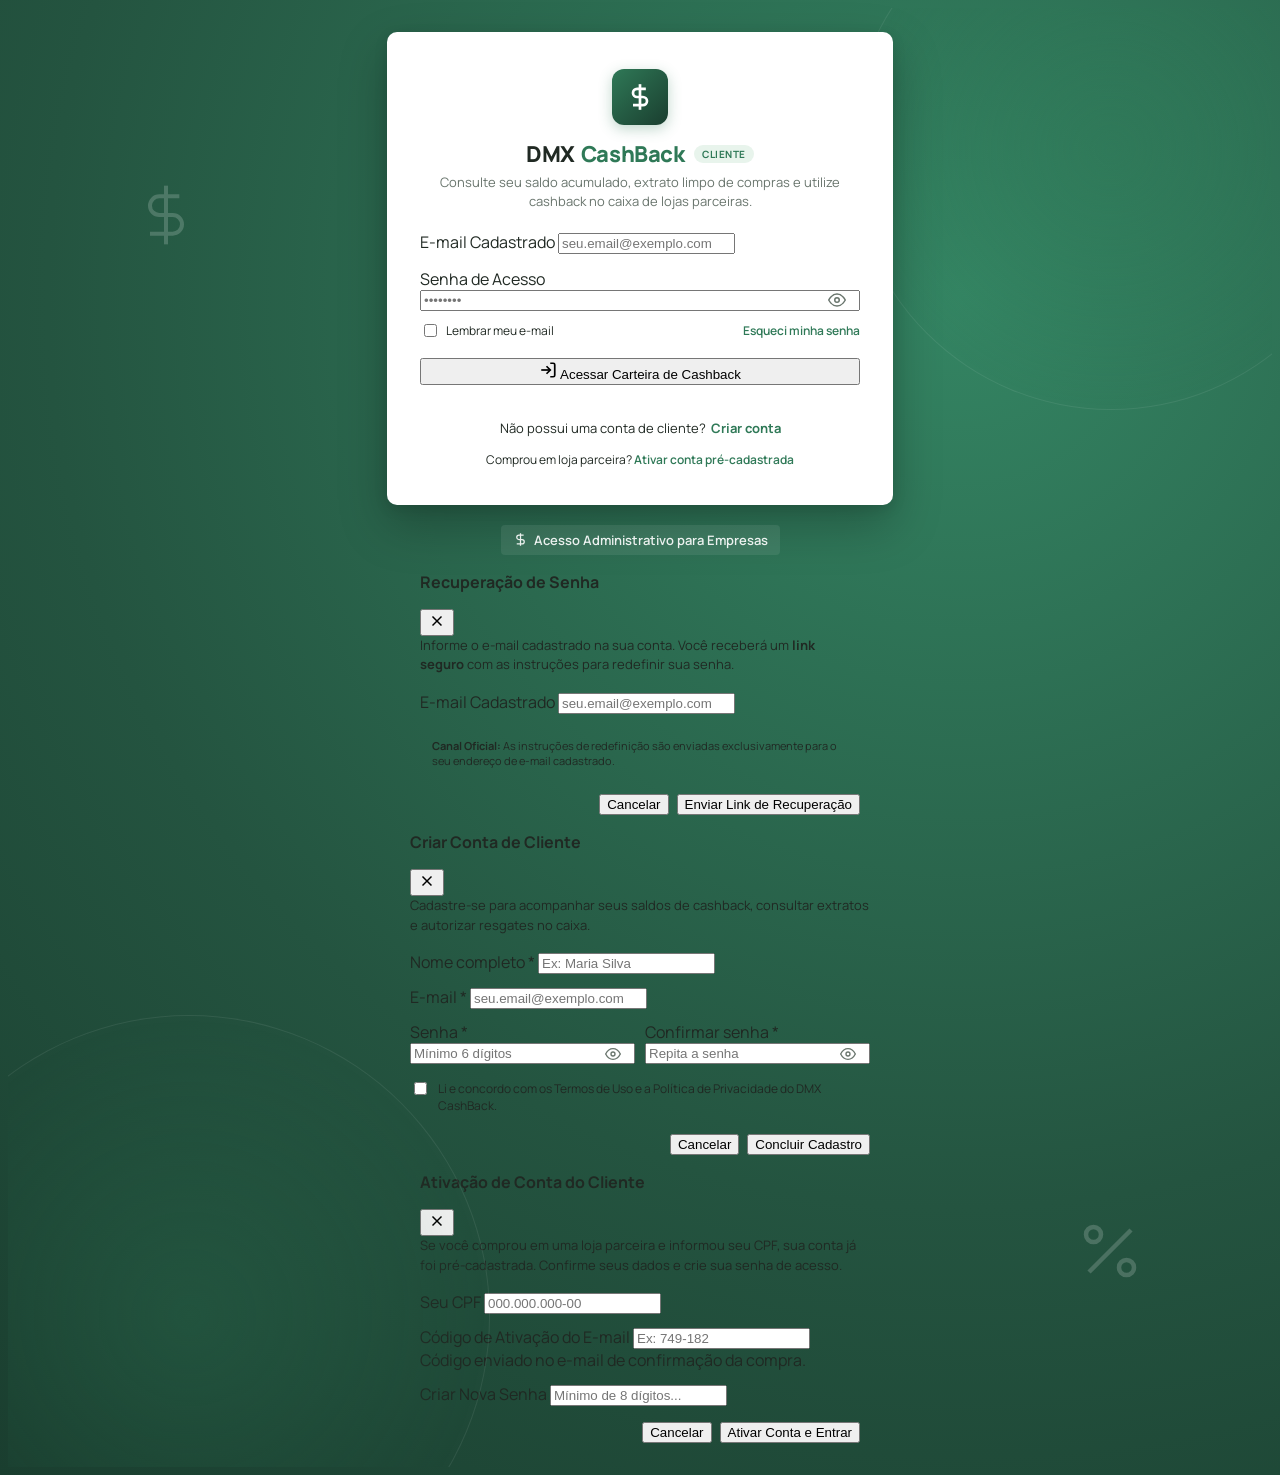
==== index.html @ c77e9d6a "Add files via upload" ====
<!DOCTYPE html>
<html lang="pt-BR">
<head>
  <meta charset="UTF-8" />
  <meta name="viewport" content="width=device-width, initial-scale=1.0" />
  <title>DMX CashBack — Área do Cliente</title>
  <meta name="description" content="Portal do consumidor DMX CashBack — consulte seu saldo de cashback, extrato limpo de movimentações, resgate no caixa com leitor de QR Code e lojas parceiras credenciadas." />

  <!-- Compatibilidade de URL: assegura barra no final caso necessário -->
  <script>
    (function() {
      var p = window.location.pathname;
      if (p && !p.endsWith('/') && !p.endsWith('.html')) {
        window.location.replace(p + '/' + window.location.search + window.location.hash);
      }
    })();
  </script>

  <!-- Proteção de Rota: Redireciona para o login do cliente caso não haja sessão -->
  <script>
    (function() {
      try {
        var sess = sessionStorage.getItem('dmx_client_session');
        if (!sess) {
          window.location.replace('login.html');
        }
      } catch (e) {
        window.location.replace('login.html');
      }
    })();

    window.addEventListener('pageshow', function(event) {
      if (event.persisted && !sessionStorage.getItem('dmx_client_session')) {
        window.location.replace('login.html');
      }
    });
  </script>

  <!-- Tipografia Manrope Oficial -->
  <link rel="preconnect" href="https://fonts.googleapis.com" />
  <link rel="preconnect" href="https://fonts.gstatic.com" crossorigin />
  <link href="https://fonts.googleapis.com/css2?family=Manrope:wght@400;500;600;700;800&display=swap" rel="stylesheet" />

  <!-- Folhas de Estilo Autônomas da Pasta do Cliente -->
  <link rel="stylesheet" href="./css/tokens.css" />
  <link rel="stylesheet" href="./css/base.css" />
  <link rel="stylesheet" href="./css/components.css" />
  <link rel="stylesheet" href="./css/responsive.css" />
  <link rel="stylesheet" href="./css/cliente.css" />
</head>
<body class="client-app">

  <!-- ════════════════════════════════════════════════════════
       1. TOPBAR DO CLIENTE
       ════════════════════════════════════════════════════════ -->
  <header class="client-topbar">
    <div class="client-topbar-inner">
      <!-- Marca DMX CashBack -->
      <a class="client-brand" href="javascript:void(0)" onclick="switchClientTab('home')" title="Página Inicial do Cliente">
        <div class="client-brand-icon">
          <svg width="22" height="22" viewBox="0 0 24 24" fill="none" stroke="currentColor" stroke-width="2.3">
            <line x1="12" y1="1" x2="12" y2="23"/>
            <path d="M17 5H9.5a3.5 3.5 0 000 7h5a3.5 3.5 0 010 7H6"/>
          </svg>
        </div>
        <div class="client-brand-text">
          DMX <span>CashBack</span>
          <span class="client-brand-badge">Cliente</span>
        </div>
      </a>

      <!-- Ações da Topbar -->
      <div class="client-topbar-actions">
        <!-- Notificações Internas -->
        <button type="button" class="btn btn--ghost btn--sm btn--icon" onclick="switchClientTab('notificacoes')" style="position: relative;" aria-label="Notificações Internas">
          <svg width="19" height="19" viewBox="0 0 24 24" fill="none" stroke="currentColor" stroke-width="2"><path d="M18 8A6 6 0 006 8c0 7-3 9-3 9h18s-3-2-3-9"/><path d="M13.73 21a2 2 0 01-3.46 0"/></svg>
          <span class="notification-badge" id="clientNotifBadge" style="display: none; width: 16px; height: 16px; font-size: 9px; top: -1px; right: -1px;">0</span>
        </button>

        <!-- Perfil do Usuário -->
        <button type="button" class="client-avatar-btn" onclick="switchClientTab('perfil')" title="Meus Dados Cadastrais">
          <div class="client-avatar-circle" id="clientUserAvatar">CL</div>
          <div class="client-user-info">
            <div class="client-user-name" id="clientUserName">Carregando...</div>
            <div class="client-user-sub">Meu Perfil</div>
          </div>
        </button>

        <!-- Botão Sair da Conta (Logout) -->
        <button type="button" class="btn btn--ghost btn--sm" onclick="handleClientLogout()" title="Sair da Conta" style="font-size: 12px; gap: 6px; color: var(--color-text-secondary);">
          <svg width="15" height="15" viewBox="0 0 24 24" fill="none" stroke="currentColor" stroke-width="2"><path d="M9 21H5a2 2 0 01-2-2V5a2 2 0 012-2h4"/><polyline points="16 17 21 12 16 7"/><line x1="21" y1="12" x2="9" y2="12"/></svg>
          <span>Sair</span>
        </button>
      </div>
    </div>

    <!-- Navegação Desktop Completa -->
    <nav class="client-nav-desktop">
      <div class="client-nav-desktop-inner">
        <button type="button" class="client-nav-tab active" data-client-tab="home">
          <svg width="16" height="16" viewBox="0 0 24 24" fill="none" stroke="currentColor" stroke-width="2"><path d="M3 9l9-7 9 7v11a2 2 0 01-2 2H5a2 2 0 01-2-2z"/><polyline points="9 22 9 12 15 12 15 22"/></svg>
          Início
        </button>
        <button type="button" class="client-nav-tab" data-client-tab="cashback">
          <svg width="16" height="16" viewBox="0 0 24 24" fill="none" stroke="currentColor" stroke-width="2"><rect x="2" y="4" width="20" height="16" rx="2"/><line x1="2" y1="10" x2="22" y2="10"/></svg>
          Meu Cashback
        </button>
        <button type="button" class="client-nav-tab" data-client-tab="extrato">
          <svg width="16" height="16" viewBox="0 0 24 24" fill="none" stroke="currentColor" stroke-width="2"><line x1="8" y1="6" x2="21" y2="6"/><line x1="8" y1="12" x2="21" y2="12"/><line x1="8" y1="18" x2="21" y2="18"/><line x1="3" y1="6" x2="3.01" y2="6"/><line x1="3" y1="12" x2="3.01" y2="12"/><line x1="3" y1="18" x2="3.01" y2="18"/></svg>
          Meu Extrato
        </button>
        <button type="button" class="client-nav-tab" data-client-tab="lojas">
          <svg width="16" height="16" viewBox="0 0 24 24" fill="none" stroke="currentColor" stroke-width="2"><path d="M3 9l9-7 9 7v11a2 2 0 01-2 2H5a2 2 0 01-2-2z"/><polyline points="9 22 9 12 15 12 15 22"/></svg>
          Lojas Parceiras
        </button>
        <button type="button" class="client-nav-tab" data-client-tab="notificacoes">
          <svg width="16" height="16" viewBox="0 0 24 24" fill="none" stroke="currentColor" stroke-width="2"><path d="M18 8A6 6 0 006 8c0 7-3 9-3 9h18s-3-2-3-9"/><path d="M13.73 21a2 2 0 01-3.46 0"/></svg>
          Notificações
        </button>
        <button type="button" class="client-nav-tab" data-client-tab="perfil">
          <svg width="16" height="16" viewBox="0 0 24 24" fill="none" stroke="currentColor" stroke-width="2"><path d="M20 21v-2a4 4 0 00-4-4H8a4 4 0 00-4 4v2"/><circle cx="12" cy="7" r="4"/></svg>
          Meus Dados
        </button>
        <button type="button" class="client-nav-tab" data-client-tab="ajuda">
          <svg width="16" height="16" viewBox="0 0 24 24" fill="none" stroke="currentColor" stroke-width="2"><circle cx="12" cy="12" r="10"/><path d="M9.09 9a3 3 0 015.83 1c0 2-3 3-3 3"/><line x1="12" y1="17" x2="12.01" y2="17"/></svg>
          Ajuda & Suporte
        </button>
      </div>
    </nav>
  </header>

  <!-- ════════════════════════════════════════════════════════
       2. CONTEÚDO PRINCIPAL (TELAS INDEPENDENTES)
       ════════════════════════════════════════════════════════ -->
  <div class="client-shell">
    <main class="client-main">

      <!-- ── 2.1. TELA: INÍCIO (DASHBOARD DO CLIENTE) ── -->
      <section class="client-screen active" id="clientScreen-home">
        <!-- Saudação do Cliente -->
        <div style="margin-bottom: 18px; display: flex; align-items: center; justify-content: space-between; flex-wrap: wrap; gap: 8px;">
          <div>
            <h1 style="font-size: 22px; font-weight: 800; color: var(--color-text-primary); margin: 0 0 2px;" id="clientGreeting">Olá!</h1>
            <p style="font-size: 13px; color: var(--color-text-secondary); margin: 0;">Aqui está o resumo dos seus créditos e movimentações de cashback</p>
          </div>
          <button type="button" class="btn btn--ghost btn--sm" onclick="toggleBalanceVisibility()" style="font-size: 12px;">
            <span id="homeEyeIcon">
              <svg width="18" height="18" viewBox="0 0 24 24" fill="none" stroke="currentColor" stroke-width="2"><path d="M1 12s4-8 11-8 11 8 11 8-4 8-11 8-11-8-11-8z"/><circle cx="12" cy="12" r="3"/></svg>
            </span>
            <span style="margin-left: 6px;">Ocultar saldo</span>
          </button>
        </div>

        <!-- Cartão da Carteira Digital (Wallet Card) -->
        <div class="client-wallet-card">
          <div class="client-wallet-bg-deco"></div>
          
          <div class="client-wallet-top">
            <span class="client-wallet-label">
              <svg width="16" height="16" viewBox="0 0 24 24" fill="none" stroke="currentColor" stroke-width="2.2"><rect x="2" y="4" width="20" height="16" rx="2"/><line x1="2" y1="10" x2="22" y2="10"/></svg>
              Saldo de Cashback Disponível
            </span>
            <button type="button" class="client-toggle-visibility-btn" onclick="toggleBalanceVisibility()" title="Ocultar ou exibir saldo">
              <svg width="16" height="16" viewBox="0 0 24 24" fill="none" stroke="currentColor" stroke-width="2"><path d="M1 12s4-8 11-8 11 8 11 8-4 8-11 8-11-8-11-8z"/><circle cx="12" cy="12" r="3"/></svg>
            </button>
          </div>

          <div class="client-wallet-amount-row">
            <span class="client-wallet-currency">R$</span>
            <span class="client-wallet-amount" id="homeBalanceAmount">0,00</span>
          </div>

          <!-- Barra de aviso de vencimento -->
          <div class="client-wallet-info-bar">
            <div class="client-wallet-expiring">
              <svg width="15" height="15" viewBox="0 0 24 24" fill="none" stroke="#F59E0B" stroke-width="2.5"><circle cx="12" cy="12" r="10"/><polyline points="12 6 12 12 16 14"/></svg>
              <span>Aviso: <strong id="homeExpiringAmount">R$ 0,00</strong> a expirar</span>
            </div>
            <button type="button" class="btn btn--sm btn--wallet-secondary" style="height: 26px; padding: 0 10px; font-size: 11px;" onclick="switchClientTab('extrato')">
              Ver Extrato
            </button>
          </div>

          <!-- Ações principais do cartão: Leitor de QR Code em destaque -->
          <div class="client-wallet-actions" style="display: grid; grid-template-columns: 1fr 1fr; gap: 10px;">
            <button type="button" class="btn btn--wallet-primary btn--lg" onclick="openQrScannerModal()" style="display: flex; align-items: center; justify-content: center; gap: 8px;">
              <svg width="18" height="18" viewBox="0 0 24 24" fill="none" stroke="currentColor" stroke-width="2.3">
                <rect x="3" y="3" width="7" height="7"></rect>
                <rect x="14" y="3" width="7" height="7"></rect>
                <rect x="14" y="14" width="7" height="7"></rect>
                <rect x="3" y="14" width="7" height="7"></rect>
              </svg>
              Ler QR Code no Caixa
            </button>
            <button type="button" class="btn btn--wallet-secondary btn--lg" onclick="switchClientTab('extrato')" style="display: flex; align-items: center; justify-content: center; gap: 8px;">
              <svg width="18" height="18" viewBox="0 0 24 24" fill="none" stroke="currentColor" stroke-width="2"><line x1="8" y1="6" x2="21" y2="6"/><line x1="8" y1="12" x2="21" y2="12"/><line x1="8" y1="18" x2="21" y2="18"/><line x1="3" y1="6" x2="3.01" y2="6"/><line x1="3" y1="12" x2="3.01" y2="12"/><line x1="3" y1="18" x2="3.01" y2="18"/></svg>
              Consultar Extrato
            </button>
          </div>
        </div>

        <!-- Banner de Aviso Importante: Comunicação Oficial por E-mail -->
        <div style="background: white; border: 1px solid var(--color-border); border-left: 4px solid var(--brand-main); border-radius: var(--radius-lg); padding: 14px 18px; margin-bottom: 24px; display: flex; align-items: center; gap: 14px;">
          <div style="width: 38px; height: 38px; border-radius: 50%; background: var(--brand-light); color: var(--brand-main); display: flex; align-items: center; justify-content: center; flex-shrink: 0;">
            <svg width="20" height="20" viewBox="0 0 24 24" fill="none" stroke="currentColor" stroke-width="2.2"><path d="M4 4h16c1.1 0 2 .9 2 2v12c0 1.1-.9 2-2 2H4c-1.1 0-2-.9-2-2V6c0-1.1.9-2 2-2z"/><polyline points="22,6 12,13 2,6"/></svg>
          </div>
          <div style="font-size: 13px; line-height: 1.4; color: var(--color-text-secondary);">
            <strong style="color: var(--color-text-primary);">Comunicação oficial por E-mail:</strong> Seus comprovantes de cashback, avisos de crédito e lembretes de vencimento são encaminhados diretamente para a sua caixa de entrada cadastrada.
          </div>
        </div>

        <!-- Seção: Últimas Movimentações -->
        <div class="client-section">
          <div class="client-section-header">
            <h2 class="client-section-title">
              <svg width="18" height="18" viewBox="0 0 24 24" fill="none" stroke="currentColor" stroke-width="2.2"><polyline points="22 12 18 12 15 21 9 3 6 12 2 12"/></svg>
              Últimas Movimentações
            </h2>
            <a class="client-section-link" href="javascript:void(0)" onclick="switchClientTab('extrato')">Ver extrato completo →</a>
          </div>

          <div class="client-transactions-list" id="homeRecentTxList">
            <!-- Populado via JS com estados vazios limpos -->
          </div>
        </div>
      </section>

      <!-- ── 2.2. TELA: MEU CASHBACK / UTILIZAR NO CAIXA ── -->
      <section class="client-screen" id="clientScreen-cashback">
        <div class="page-header" style="margin-bottom: 20px;">
          <div>
            <h1 class="page-title">Meu Cashback</h1>
            <p class="page-subtitle">Consulte o detalhamento do seu saldo, valores acumulados e regras gerais de utilização</p>
          </div>
        </div>

        <!-- Cards de Métricas de Cashback -->
        <div class="cashback-metric-cards">
          <div class="cashback-metric-item">
            <span class="cashback-metric-label">Saldo Disponível</span>
            <div class="cashback-metric-val" id="cashbackAvailableMetric">R$ 0,00</div>
            <span style="font-size: 11px; color: var(--brand-main); font-weight: 600; margin-top: 4px;">Liberado para resgate</span>
          </div>

          <div class="cashback-metric-item">
            <span class="cashback-metric-label">Total Acumulado</span>
            <div class="cashback-metric-val" id="cashbackEarnedMetric">R$ 0,00</div>
            <span style="font-size: 11px; color: var(--color-text-secondary); margin-top: 4px;">Histórico total de créditos</span>
          </div>

          <div class="cashback-metric-item">
            <span class="cashback-metric-label">Total Utilizado</span>
            <div class="cashback-metric-val" id="cashbackUsedMetric">R$ 0,00</div>
            <span style="font-size: 11px; color: var(--color-text-secondary); margin-top: 4px;">Descontos aplicados no caixa</span>
          </div>

          <div class="cashback-metric-item" style="border-left: 3px solid #F59E0B;">
            <span class="cashback-metric-label">Próximo do Vencimento</span>
            <div class="cashback-metric-val" style="color: #D97706;" id="cashbackExpiringMetric">R$ 0,00</div>
            <span style="font-size: 11px; color: #D97706; font-weight: 600; margin-top: 4px;">Nenhum crédito a vencer</span>
          </div>
        </div>

        <!-- Card: Utilizar Cashback no Caixa com Leitor de QR Code -->
        <div style="background: white; border: 1px solid var(--color-border); border-radius: var(--radius-xl); padding: 22px; box-shadow: var(--shadow-sm); margin-bottom: 24px;">
          <div style="display: flex; align-items: flex-start; justify-content: space-between; flex-wrap: wrap; gap: 16px;">
            <div style="max-width: 520px;">
              <span class="badge badge--success" style="margin-bottom: 8px;">Resgate no Caixa</span>
              <h3 style="font-size: 16px; font-weight: 800; color: var(--color-text-primary); margin: 0 0 6px;">Como utilizar seu saldo em compras</h3>
              <p style="font-size: 13px; color: var(--color-text-secondary); line-height: 1.5; margin: 0;">
                No momento de pagar suas compras em qualquer loja participante credenciada, aponte a câmera para o QR Code gerado pelo terminal do caixa ou digite o código do terminal para solicitar o abatimento.
              </p>
            </div>
            <button type="button" class="btn btn--primary btn--lg" onclick="openQrScannerModal()" style="display: flex; align-items: center; gap: 8px;">
              <svg width="20" height="20" viewBox="0 0 24 24" fill="none" stroke="currentColor" stroke-width="2.2">
                <rect x="3" y="3" width="7" height="7"></rect>
                <rect x="14" y="3" width="7" height="7"></rect>
                <rect x="14" y="14" width="7" height="7"></rect>
                <rect x="3" y="14" width="7" height="7"></rect>
              </svg>
              Ler QR Code do Caixa
            </button>
          </div>
        </div>

        <!-- Regras Gerais de Utilização -->
        <div style="background: white; border: 1px solid var(--color-border); border-radius: var(--radius-xl); padding: 20px; box-shadow: var(--shadow-xs);">
          <h3 style="font-size: 15px; font-weight: 800; color: var(--color-text-primary); margin: 0 0 12px; display: flex; align-items: center; gap: 8px;">
            <svg width="18" height="18" viewBox="0 0 24 24" fill="none" stroke="currentColor" stroke-width="2.2"><circle cx="12" cy="12" r="10"/><line x1="12" y1="16" x2="12" y2="12"/><line x1="12" y1="8" x2="12.01" y2="8"/></svg>
            Regras de Utilização e Segurança Financeira
          </h3>

          <div style="display: flex; flex-direction: column; gap: 10px; font-size: 13px; color: var(--color-text-secondary); line-height: 1.6;">
            <div>
              <strong style="color: var(--color-text-primary);">• Identificação Segura:</strong> A leitura do QR Code apenas identifica o terminal do caixa para solicitar o resgate. A confirmação e o débito real dependem de validação segura do servidor.
            </div>
            <div>
              <strong style="color: var(--color-text-primary);">• Percentuais e Vantagens:</strong> Cada estabelecimento parceiro credenciado possui sua própria política de cashback, definida em suas respectivas campanhas.
            </div>
            <div>
              <strong style="color: var(--color-text-primary);">• Validade dos Créditos:</strong> O prazo regulamentar de expiração varia por loja (geralmente entre 30 e 90 dias a partir da compra). Acompanhe pelo extrato.
            </div>
            <div>
              <strong style="color: var(--color-text-primary);">• Identificação no Caixa:</strong> Informe sempre seu CPF antes do fechamento da compra para apuração correta dos créditos e abatimentos.
            </div>
          </div>
        </div>
      </section>

      <!-- ── 2.3. TELA: MEU EXTRATO (LIMPO E OBJETIVO — SEM LOJAS MISTURADAS) ── -->
      <section class="client-screen" id="clientScreen-extrato">
        <div class="page-header" style="margin-bottom: 20px;">
          <div>
            <h1 class="page-title">Meu Extrato de Cashback</h1>
            <p class="page-subtitle">Acompanhe todos os créditos recebidos, utilizações no caixa, ajustes e vencimentos da sua conta</p>
          </div>
        </div>

        <!-- Painel de Filtros Exclusivo do Extrato (Totalmente Desvinculado de Lojas Parceiras) -->
        <div style="background: white; border: 1px solid var(--color-border); border-radius: var(--radius-xl); padding: 18px; margin-bottom: 20px; display: flex; flex-direction: column; gap: 14px;">
          
          <!-- Filtro de Tipo por Botões com Nomenclatura Padronizada -->
          <div style="display: flex; gap: 8px; flex-wrap: wrap;" id="extratoTypeFilterButtons">
            <button type="button" class="btn btn--primary btn--sm" data-extrato-type="all">Todas as Operações</button>
            <button type="button" class="btn btn--ghost btn--sm" data-extrato-type="credit">Créditos (+)</button>
            <button type="button" class="btn btn--ghost btn--sm" data-extrato-type="debit">Compras e Resgates (-)</button>
          </div>

          <!-- Filtros de Período e Busca Textual por Documento / Comprovante -->
          <div style="display: grid; grid-template-columns: repeat(auto-fit, minmax(220px, 1fr)); gap: 12px;">
            <div>
              <label class="input-label" style="font-size: 11px;">Período da Movimentação</label>
              <select id="extratoPeriodSelect" class="input input--sm">
                <option value="all">Todo o histórico</option>
                <option value="30d">Últimos 30 dias</option>
                <option value="90d">Últimos 90 dias</option>
              </select>
            </div>

            <div>
              <label class="input-label" style="font-size: 11px;">Buscar por Documento ou Comprovante</label>
              <input type="text" id="extratoSearchInput" class="input input--sm" placeholder="Ex: Cupom #77841, NF, Resgate..." />
            </div>
          </div>

          <div style="display: flex; justify-content: space-between; align-items: center; border-top: 1px solid var(--neutral-100); padding-top: 10px;">
            <span style="font-size: 12px; color: var(--color-text-secondary);" id="extratoItemsCount">Exibindo movimentações</span>
            <button type="button" class="btn btn--ghost btn--sm" style="font-size: 11px;" onclick="resetExtratoFilters()">
              Limpar Filtros
            </button>
          </div>
        </div>

        <!-- Lista de Movimentações -->
        <div class="client-transactions-list" id="extratoFullTxList">
          <!-- Populado via JS -->
        </div>
      </section>

      <!-- ── 2.4. TELA DEDICADA: LOJAS PARCEIRAS CREDENCIADAS ── -->
      <section class="client-screen" id="clientScreen-lojas">
        <div class="page-header" style="margin-bottom: 20px;">
          <div>
            <h1 class="page-title">Lojas Parceiras Credenciadas</h1>
            <p class="page-subtitle">Encontre os estabelecimentos credenciados onde você pode acumular créditos e resgatar cashback no caixa</p>
          </div>
        </div>

        <!-- Barra de Busca e Filtros de Categoria de Lojas -->
        <div style="background: white; border: 1px solid var(--color-border); border-radius: var(--radius-xl); padding: 18px; margin-bottom: 20px; display: flex; flex-direction: column; gap: 14px;">
          <div style="display: flex; gap: 8px; flex-wrap: wrap;">
            <button type="button" class="btn btn--primary btn--sm" data-store-category="all">Todas as Categorias</button>
            <button type="button" class="btn btn--ghost btn--sm" data-store-category="alimentacao">Alimentação & Mercados</button>
            <button type="button" class="btn btn--ghost btn--sm" data-store-category="moda">Moda & Vestuário</button>
            <button type="button" class="btn btn--ghost btn--sm" data-store-category="farmacia">Farmácias & Saúde</button>
            <button type="button" class="btn btn--ghost btn--sm" data-store-category="servicos">Serviços</button>
          </div>

          <div>
            <input type="text" id="lojasSearchInput" class="input input--sm" placeholder="Buscar por nome da loja parceira, categoria ou endereço..." />
          </div>

          <div style="font-size: 12px; color: var(--color-text-secondary);" id="lojasCountDisplay">
            0 lojas disponíveis
          </div>
        </div>

        <!-- Grade de Lojas Parceiras -->
        <div class="stores-grid" id="lojasCredenciadasList">
          <!-- Populado via JS -->
        </div>
      </section>

      <!-- ── 2.5. TELA: NOTIFICAÇÕES INTERNAS ── -->
      <section class="client-screen" id="clientScreen-notificacoes">
        <div class="page-header" style="margin-bottom: 20px;">
          <div>
            <h1 class="page-title">Central de Notificações</h1>
            <p class="page-subtitle">Avisos internos sobre novos créditos, comprovantes de resgates e lembretes de validade</p>
          </div>
        </div>

        <div style="display: flex; align-items: center; justify-content: space-between; margin-bottom: 16px; flex-wrap: wrap; gap: 8px;">
          <div style="display: flex; gap: 6px;">
            <button type="button" class="btn btn--primary btn--sm" data-notif-filter="all">Todas</button>
            <button type="button" class="btn btn--ghost btn--sm" data-notif-filter="unread">Não Lidas</button>
            <button type="button" class="btn btn--ghost btn--sm" data-notif-filter="read">Lidas</button>
          </div>
        </div>

        <!-- Lista de Notificações -->
        <div style="display: flex; flex-direction: column; gap: 10px;" id="notificacoesFullList">
          <!-- Populado via JS -->
        </div>

        <!-- Alerta de Comunicação Oficial por E-mail -->
        <div style="margin-top: 20px; background: #F0FDF4; border: 1px solid #BBF7D0; border-radius: var(--radius-lg); padding: 14px 18px; font-size: 12px; color: #166534; line-height: 1.5;">
          <strong>Canal de Envio Oficial:</strong> Esta central serve para consulta interna na plataforma. Os avisos automáticos externos de confirmação de cashback e alertas preventivos de vencimento são disparados exclusivamente por <strong>E-MAIL</strong>.
        </div>
      </section>

      <!-- ── 2.6. TELA: MEUS DADOS (PERFIL DO CLIENTE) ── -->
      <section class="client-screen" id="clientScreen-perfil">
        <div class="page-header" style="margin-bottom: 20px;">
          <div>
            <h1 class="page-title">Meus Dados Cadastrais</h1>
            <p class="page-subtitle">Informações pessoais, identificação fiscal e preferências de segurança</p>
          </div>
        </div>

        <div style="background: white; border: 1px solid var(--color-border); border-radius: var(--radius-xl); padding: 24px; box-shadow: var(--shadow-xs); margin-bottom: 20px;">
          <form id="clientProfileForm">
            <div style="display: grid; grid-template-columns: repeat(auto-fit, minmax(220px, 1fr)); gap: 16px; margin-bottom: 18px;">
              <div class="input-group">
                <label class="input-label">Nome Completo</label>
                <input type="text" id="profileInputName" class="input" placeholder="Seu nome completo" value="" required />
              </div>

              <div class="input-group">
                <label class="input-label">CPF (Identificador único)</label>
                <input type="text" id="profileInputCpf" class="input" placeholder="000.000.000-00" value="" disabled style="background-color: var(--neutral-100); cursor: not-allowed;" />
                <span class="input-hint">O CPF é vinculado aos cupons e notas fiscais das compras nas lojas.</span>
              </div>

              <div class="input-group">
                <label class="input-label">Telefone de Contato</label>
                <input type="tel" id="profileInputPhone" class="input" placeholder="(00) 00000-0000" value="" required />
                <span class="input-hint">Utilizado para identificação e validação de segurança.</span>
              </div>

              <div class="input-group">
                <label class="input-label">E-mail Cadastrado Oficial</label>
                <input type="email" id="profileInputEmail" class="input" placeholder="seu.email@exemplo.com" value="" disabled style="background-color: var(--neutral-100); cursor: not-allowed;" />
                <span class="input-hint">Canal oficial para recibos de cashback e alertas de vencimento.</span>
              </div>
            </div>

            <div style="display: flex; justify-content: flex-end; gap: 10px;">
              <button type="submit" class="btn btn--primary btn--md">Salvar Dados Cadastrais</button>
            </div>
          </form>
        </div>

        <!-- Seção: Senha e Acesso -->
        <div style="background: white; border: 1px solid var(--color-border); border-radius: var(--radius-xl); padding: 20px; margin-bottom: 20px; display: flex; justify-content: space-between; align-items: center; flex-wrap: wrap; gap: 12px;">
          <div>
            <h4 style="font-size: 15px; font-weight: 700; color: var(--color-text-primary); margin: 0 0 2px;">Segurança e Senha de Acesso</h4>
            <p style="font-size: 12px; color: var(--color-text-secondary); margin: 0;">Sua senha é protegida por criptografia segura no servidor.</p>
          </div>
          <button type="button" class="btn btn--secondary btn--sm" onclick="openClientModal('modalChangePassword')">
            Alterar Minha Senha
          </button>
        </div>

        <!-- Bloco de Privacidade LGPD -->
        <div style="background: white; border: 1px solid var(--color-border); border-radius: var(--radius-lg); padding: 18px; margin-bottom: 20px;">
          <h4 style="font-size: 14px; font-weight: 700; color: var(--color-text-primary); margin: 0 0 6px;">Privacidade e Proteção de Dados (LGPD)</h4>
          <p style="font-size: 12px; color: var(--color-text-secondary); line-height: 1.5; margin: 0 0 12px;">
            Seus dados são protegidos conforme as diretrizes da Lei Geral de Proteção de Dados (LGPD) e utilizados exclusivamente para apuração de cashback decorrente de compras realizadas nas lojas parceiras.
          </p>
        </div>

        <!-- Sair da Conta -->
        <div style="text-align: center;">
          <button type="button" class="btn btn--danger btn--sm" onclick="handleClientLogout()">
            <svg width="15" height="15" viewBox="0 0 24 24" fill="none" stroke="currentColor" stroke-width="2"><path d="M9 21H5a2 2 0 01-2-2V5a2 2 0 012-2h4"/><polyline points="16 17 21 12 16 7"/><line x1="21" y1="12" x2="9" y2="12"/></svg>
            Sair da Conta
          </button>
        </div>
      </section>

      <!-- ── 2.7. TELA: AJUDA E SUPORTE (FAQ ACORDEÃO) ── -->
      <section class="client-screen" id="clientScreen-ajuda">
        <div class="page-header" style="margin-bottom: 20px;">
          <div>
            <h1 class="page-title">Ajuda & Dúvidas Frequentes</h1>
            <p class="page-subtitle">Esclareça dúvidas sobre como acumular, consultar e utilizar seu cashback nas lojas parceiras</p>
          </div>
        </div>

        <!-- Lista de FAQs em Acordeão -->
        <div class="faq-list" id="ajudaFaqList" style="margin-bottom: 24px;">
          <div class="faq-item" onclick="toggleFaqItem(this)">
            <div class="faq-question">
              <span>Como acumulo cashback nas lojas credenciadas?</span>
              <svg width="18" height="18" viewBox="0 0 24 24" fill="none" stroke="currentColor" stroke-width="2"><polyline points="6 9 12 15 18 9"/></svg>
            </div>
            <div class="faq-answer">
              Basta informar o seu CPF ao operador de caixa antes do fechamento da compra em qualquer uma das empresas participantes. O valor do cashback correspondente à porcentagem da loja será creditado diretamente na sua carteira digital DMX CashBack.
            </div>
          </div>

          <div class="faq-item" onclick="toggleFaqItem(this)">
            <div class="faq-question">
              <span>Como utilizo meu saldo de cashback no caixa?</span>
              <svg width="18" height="18" viewBox="0 0 24 24" fill="none" stroke="currentColor" stroke-width="2"><polyline points="6 9 12 15 18 9"/></svg>
            </div>
            <div class="faq-answer">
              Na hora de pagar no caixa, clique em "Ler QR Code no Caixa" no aplicativo para escanear o código gerado no terminal do estabelecimento ou informe o código numérico ao operador. Após a validação automática pelo sistema, o desconto será aplicado na sua compra.
            </div>
          </div>

          <div class="faq-item" onclick="toggleFaqItem(this)">
            <div class="faq-question">
              <span>Meu saldo de cashback expira?</span>
              <svg width="18" height="18" viewBox="0 0 24 24" fill="none" stroke="currentColor" stroke-width="2"><polyline points="6 9 12 15 18 9"/></svg>
            </div>
            <div class="faq-answer">
              Sim, os créditos possuem um prazo de validade determinado por cada loja parceira (geralmente entre 30 e 90 dias a contar da data da compra). O aplicativo sinaliza previamente os valores com vencimento próximo no seu Extrato e na página inicial.
            </div>
          </div>

          <div class="faq-item" onclick="toggleFaqItem(this)">
            <div class="faq-question">
              <span>Por que meu extrato não exibe movimentações ainda?</span>
              <svg width="18" height="18" viewBox="0 0 24 24" fill="none" stroke="currentColor" stroke-width="2"><polyline points="6 9 12 15 18 9"/></svg>
            </div>
            <div class="faq-answer">
              A plataforma inicia limpa para operar exclusivamente com registros reais. Assim que sua primeira compra for processada em um estabelecimento credenciado ou um resgate for solicitado, a movimentação completa aparecerá no seu extrato.
            </div>
          </div>
        </div>

        <!-- Caixa de Suporte Institucional -->
        <div style="background: white; border: 1px solid var(--color-border); border-radius: var(--radius-xl); padding: 24px; text-align: center;">
          <div style="width: 48px; height: 48px; border-radius: 50%; background: var(--brand-light); color: var(--brand-main); display: flex; align-items: center; justify-content: center; margin: 0 auto 12px;">
            <svg width="24" height="24" viewBox="0 0 24 24" fill="none" stroke="currentColor" stroke-width="2"><path d="M21 15a2 2 0 01-2 2H7l-4 4V5a2 2 0 012-2h14a2 2 0 012 2z"/></svg>
          </div>
          <h3 style="font-size: 16px; font-weight: 800; color: var(--color-text-primary); margin: 0 0 6px;">Ainda tem dúvidas sobre suas compras?</h3>
          <p style="font-size: 13px; color: var(--color-text-secondary); max-width: 520px; margin: 0 auto 16px; line-height: 1.5;">
            Para esclarecer dúvidas sobre os créditos concedidos, consulte o estabelecimento onde a compra foi efetuada. Para suporte técnico sobre o acesso, entre em contato através do nosso canal oficial.
          </p>
          <button type="button" class="btn btn--primary btn--md" onclick="showClientToast('Canal oficial de suporte ao cliente: suporte@dmxcashback.com.br', 'info')">
            Falar com o Suporte por E-mail
          </button>
        </div>
      </section>

    </main>
  </div>

  <!-- ════════════════════════════════════════════════════════
       3. BOTTOM NAVIGATION BAR (SMARTPHONES)
       ════════════════════════════════════════════════════════ -->
  <nav class="client-nav-mobile">
    <button type="button" class="client-mobile-tab active" data-client-tab="home">
      <svg viewBox="0 0 24 24" fill="none" stroke="currentColor"><path d="M3 9l9-7 9 7v11a2 2 0 01-2 2H5a2 2 0 01-2-2z"/><polyline points="9 22 9 12 15 12 15 22"/></svg>
      <span>Início</span>
    </button>
    <button type="button" class="client-mobile-tab" data-client-tab="cashback">
      <svg viewBox="0 0 24 24" fill="none" stroke="currentColor"><rect x="2" y="4" width="20" height="16" rx="2"/><line x1="2" y1="10" x2="22" y2="10"/></svg>
      <span>Cashback</span>
    </button>
    <button type="button" class="client-mobile-tab" data-client-tab="extrato">
      <svg viewBox="0 0 24 24" fill="none" stroke="currentColor"><line x1="8" y1="6" x2="21" y2="6"/><line x1="8" y1="12" x2="21" y2="12"/><line x1="8" y1="18" x2="21" y2="18"/><line x1="3" y1="6" x2="3.01" y2="6"/><line x1="3" y1="12" x2="3.01" y2="12"/><line x1="3" y1="18" x2="3.01" y2="18"/></svg>
      <span>Extrato</span>
    </button>
    <button type="button" class="client-mobile-tab" data-client-tab="lojas">
      <svg viewBox="0 0 24 24" fill="none" stroke="currentColor"><path d="M3 9l9-7 9 7v11a2 2 0 01-2 2H5a2 2 0 01-2-2z"/><polyline points="9 22 9 12 15 12 15 22"/></svg>
      <span>Lojas</span>
    </button>
    <button type="button" class="client-mobile-tab" data-client-tab="perfil">
      <svg viewBox="0 0 24 24" fill="none" stroke="currentColor"><path d="M20 21v-2a4 4 0 00-4-4H8a4 4 0 00-4 4v2"/><circle cx="12" cy="7" r="4"/></svg>
      <span>Perfil</span>
    </button>
  </nav>

  <!-- ════════════════════════════════════════════════════════
       4. MODAIS DO CLIENTE
       ════════════════════════════════════════════════════════ -->

  <!-- Modal 1: LEITOR DE QR CODE PARA UTILIZAÇÃO NO CAIXA -->
  <div class="modal-backdrop" id="modalQrScanner">
    <div class="qr-scanner-card" role="dialog" aria-modal="true" aria-labelledby="qrScannerTitle">
      <div class="qr-scanner-header">
        <div class="qr-scanner-title" id="qrScannerTitle">
          <svg width="18" height="18" viewBox="0 0 24 24" fill="none" stroke="currentColor" stroke-width="2.3">
            <rect x="3" y="3" width="7" height="7"></rect>
            <rect x="14" y="3" width="7" height="7"></rect>
            <rect x="14" y="14" width="7" height="7"></rect>
            <rect x="3" y="14" width="7" height="7"></rect>
          </svg>
          <span>Leitor de QR Code do Caixa</span>
        </div>
        <div class="camera-badge camera-badge--standby" id="cameraStatusBadge">
          <span>Iniciando...</span>
        </div>
      </div>

      <!-- Visor com mira central e laser de leitura animado -->
      <div class="qr-viewfinder-wrap">
        <video id="qrVideoFeed" class="qr-video-feed" autoplay playsinline muted></video>
        <div class="qr-reticle">
          <div class="qr-corner qr-corner--tl"></div>
          <div class="qr-corner qr-corner--tr"></div>
          <div class="qr-corner qr-corner--bl"></div>
          <div class="qr-corner qr-corner--br"></div>
          <div class="qr-laser-line"></div>
        </div>
        <div class="qr-instruction">Posicione o QR Code exibido no terminal do caixa</div>
      </div>

      <div class="qr-body-content">
        <!-- Alerta de Permissão ou Câmera Indisponível -->
        <div class="qr-permission-alert" id="qrPermissionAlert" style="display: none;"></div>

        <!-- Alternativa Manual: Digitar Código do Caixa -->
        <form id="qrManualForm" style="display: flex; flex-direction: column; gap: 8px;">
          <label class="input-label" for="qrManualCodeInput" style="font-size: 12px; margin: 0;">
            Ou digite o código do caixa exibido no terminal:
          </label>
          <div style="display: flex; gap: 8px;">
            <input type="text" id="qrManualCodeInput" class="input input--sm" placeholder="Ex: DMX-CAIXA-9842" style="font-family: monospace; font-size: 13px; text-transform: uppercase;" />
            <button type="submit" class="btn btn--secondary btn--sm" style="flex-shrink: 0;">
              Identificar
            </button>
          </div>
        </form>

        <div style="display: flex; justify-content: flex-end; border-top: 1px solid var(--color-border); padding-top: 10px; margin-top: 4px;">
          <button type="button" class="btn btn--ghost btn--sm" onclick="closeQrScannerModal()" id="btnCancelScanner">
            Cancelar Leitura
          </button>
        </div>
      </div>
    </div>
  </div>

  <!-- Modal 2: CONFIRMAÇÃO DE SOLICITAÇÃO DE RESGATE (COM AVISO DE SEGURANÇA BACKEND) -->
  <div class="modal-backdrop" id="modalQrConfirmation">
    <div class="modal-dialog" style="max-width: 440px;" role="dialog" aria-modal="true" aria-labelledby="modalQrConfirmTitle">
      <div class="modal-header">
        <h3 class="modal-title" id="modalQrConfirmTitle" style="font-size: 16px; font-weight: 700;">Conferência de Resgate no Caixa</h3>
        <button type="button" class="btn btn--ghost btn--sm btn--icon" onclick="closeClientModal('modalQrConfirmation')" aria-label="Fechar">
          <svg width="18" height="18" viewBox="0 0 24 24" fill="none" stroke="currentColor" stroke-width="2"><line x1="18" y1="6" x2="6" y2="18"/><line x1="6" y1="6" x2="18" y2="18"/></svg>
        </button>
      </div>
      <div class="modal-body">
        <div style="background: var(--neutral-50); border: 1px solid var(--color-border); border-radius: var(--radius-md); padding: 14px; margin-bottom: 14px; display: flex; flex-direction: column; gap: 8px; font-size: 13px;">
          <div style="display: flex; justify-content: space-between; border-bottom: 1px solid var(--neutral-200); padding-bottom: 6px;">
            <span style="color: var(--color-text-secondary);">Terminal / Loja:</span>
            <strong style="color: var(--color-text-primary);" id="qrScannedStoreDisplay">Terminal do Caixa</strong>
          </div>
          <div style="display: flex; justify-content: space-between; border-bottom: 1px solid var(--neutral-200); padding-bottom: 6px;">
            <span style="color: var(--color-text-secondary);">Código Identificado:</span>
            <strong style="font-family: monospace; color: var(--brand-main);" id="qrScannedCodeDisplay">--</strong>
          </div>
          <div style="display: flex; justify-content: space-between;">
            <span style="color: var(--color-text-secondary);">Saldo Disponível Atual:</span>
            <strong style="color: var(--brand-dark);" id="qrScannedBalanceDisplay">R$ 0,00</strong>
          </div>
        </div>

        <!-- Aviso Rigoroso de Regra de Negócio e Segurança -->
        <div style="background: #EFF6FF; border: 1px solid #BFDBFE; border-left: 4px solid #2563EB; border-radius: var(--radius-md); padding: 12px 14px; font-size: 12px; color: #1E40AF; line-height: 1.5; margin-bottom: 16px;">
          <strong>Segurança da Operação:</strong> A leitura do QR Code apenas identifica o terminal do caixa para solicitar o resgate. A efetivação e o débito real do saldo dependem da validação e confirmação segura no backend Java da administração.
        </div>

        <div style="display: flex; justify-content: flex-end; gap: 8px;">
          <button type="button" class="btn btn--ghost btn--sm" onclick="closeClientModal('modalQrConfirmation')">Cancelar</button>
          <button type="button" class="btn btn--primary btn--sm" onclick="confirmQrRedemptionRequest()">Confirmar Solicitação no Caixa</button>
        </div>
      </div>
    </div>
  </div>

  <!-- Modal 3: Comprovante de Movimentação / Cupom Fiscal -->
  <div class="modal-backdrop" id="modalTxReceipt">
    <div class="modal-dialog" style="max-width: 440px;" role="dialog" aria-modal="true" aria-labelledby="modalReceiptTitle">
      <div class="modal-header">
        <h3 class="modal-title" id="modalReceiptTitle" style="font-size: 16px; font-weight: 700;">Comprovante de Cashback</h3>
        <button type="button" class="btn btn--ghost btn--sm btn--icon" onclick="closeClientModal('modalTxReceipt')" aria-label="Fechar">
          <svg width="18" height="18" viewBox="0 0 24 24" fill="none" stroke="currentColor" stroke-width="2"><line x1="18" y1="6" x2="6" y2="18"/><line x1="6" y1="6" x2="18" y2="18"/></svg>
        </button>
      </div>
      <div class="modal-body" id="txDetailsModalBody">
        <!-- Preenchido dinamicamente via JS -->
      </div>
      <div class="modal-footer">
        <button type="button" class="btn btn--ghost btn--md" onclick="closeClientModal('modalTxReceipt')">Fechar</button>
      </div>
    </div>
  </div>

  <!-- Modal 4: Alteração de Senha -->
  <div class="modal-backdrop" id="modalChangePassword">
    <div class="modal-dialog" style="max-width: 440px;" role="dialog" aria-modal="true" aria-labelledby="modalChangePwTitle">
      <div class="modal-header">
        <h3 class="modal-title" id="modalChangePwTitle" style="font-size: 16px; font-weight: 700;">Alterar Senha de Acesso</h3>
        <button type="button" class="btn btn--ghost btn--sm btn--icon" onclick="closeClientModal('modalChangePassword')" aria-label="Fechar">
          <svg width="18" height="18" viewBox="0 0 24 24" fill="none" stroke="currentColor" stroke-width="2"><line x1="18" y1="6" x2="6" y2="18"/><line x1="6" y1="6" x2="18" y2="18"/></svg>
        </button>
      </div>
      <div class="modal-body">
        <form id="clientPasswordChangeForm" onsubmit="event.preventDefault(); showClientToast('Senha alterada com sucesso no ambiente do cliente.', 'success'); closeClientModal('modalChangePassword');">
          <div class="input-group" style="margin-bottom: 12px;">
            <label class="input-label" for="clientCurrentPw">Senha Atual</label>
            <input type="password" id="clientCurrentPw" class="input" placeholder="Digite sua senha atual..." required />
          </div>
          <div class="input-group" style="margin-bottom: 12px;">
            <label class="input-label" for="clientNewPw">Nova Senha</label>
            <input type="password" id="clientNewPw" class="input" placeholder="Mínimo de 8 caracteres..." required minlength="8" />
          </div>
          <div class="input-group" style="margin-bottom: 16px;">
            <label class="input-label" for="clientNewPwConfirm">Confirmar Nova Senha</label>
            <input type="password" id="clientNewPwConfirm" class="input" placeholder="Repita a nova senha..." required minlength="8" />
          </div>

          <div style="display: flex; justify-content: flex-end; gap: 8px;">
            <button type="button" class="btn btn--ghost btn--sm" onclick="closeClientModal('modalChangePassword')">Cancelar</button>
            <button type="submit" class="btn btn--primary btn--sm">Salvar Nova Senha</button>
          </div>
        </form>
      </div>
    </div>
  </div>

  <!-- Container de Toasts de Notificação -->
  <div class="toast-container" id="clientToastContainer"></div>

  <!-- Scripts Organizados da Aplicação do Cliente -->
  <script src="./js/cliente-data.js"></script>
  <script src="./js/cliente-api.js"></script>
  <script src="./js/cliente.js"></script>
</body>
</html>
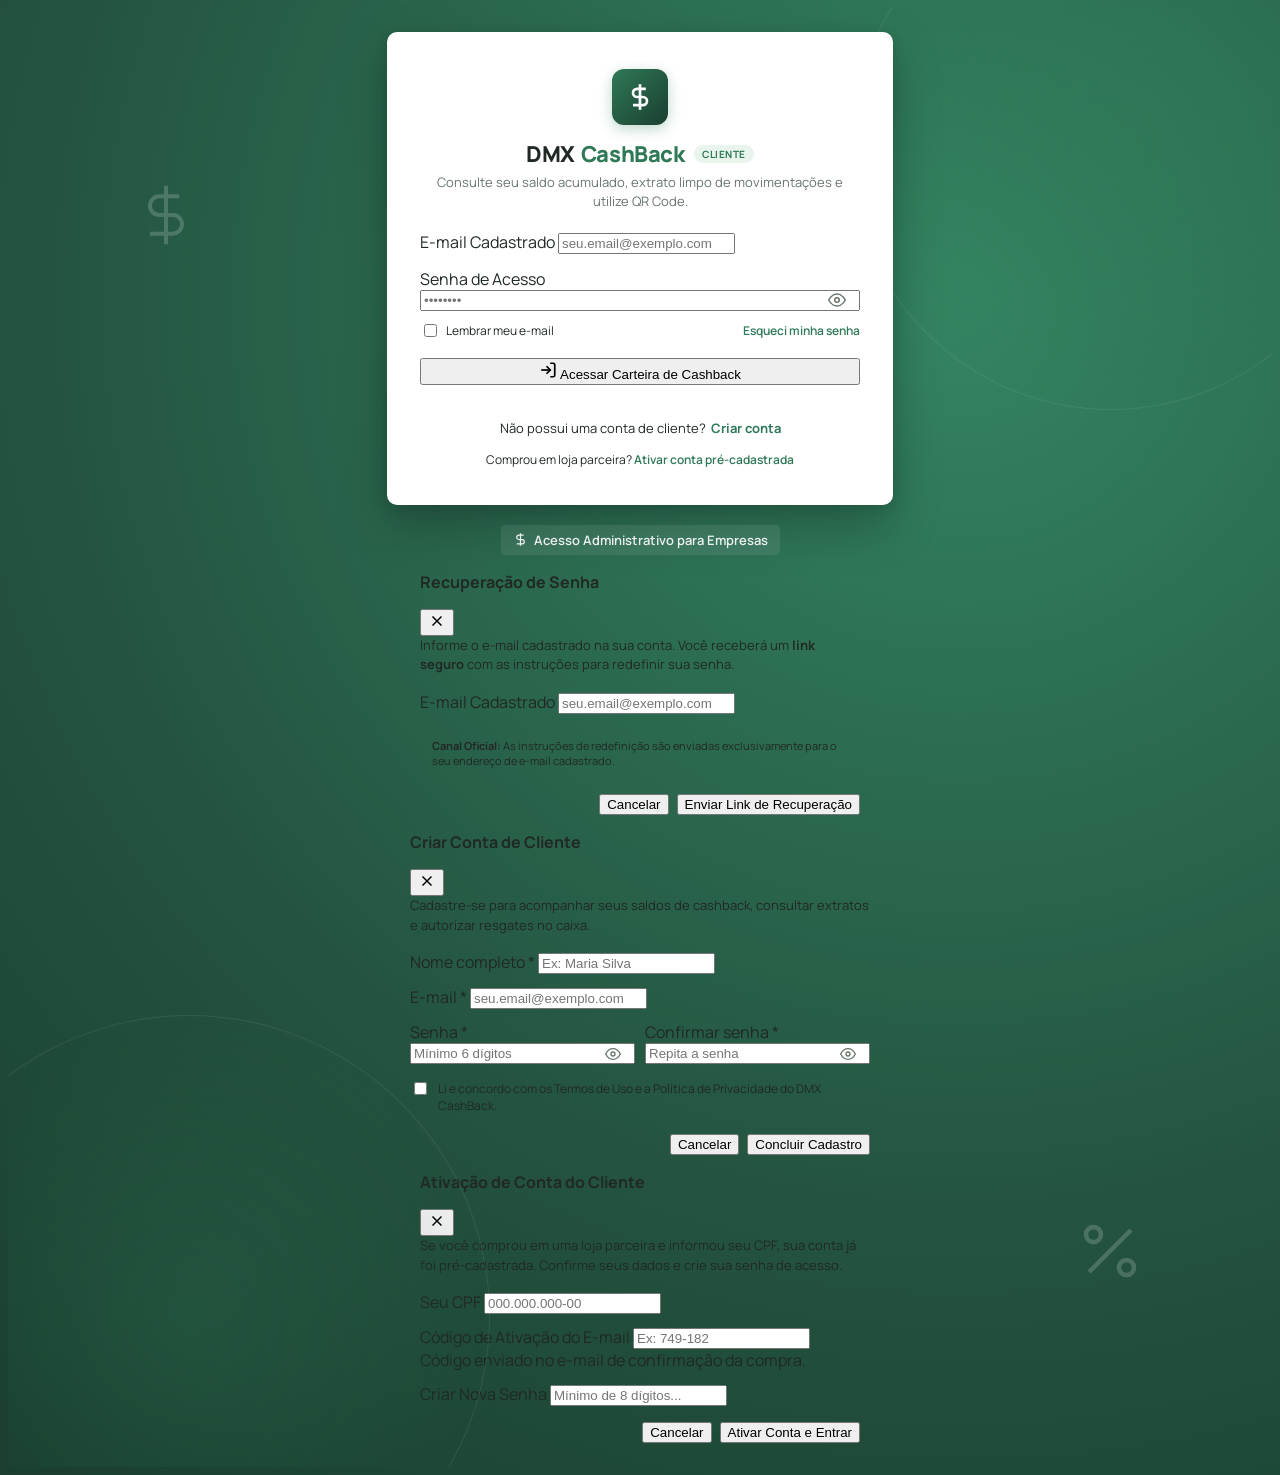
==== commit 0dd72ddc: "Add files via upload" ====
--- a/index.html
+++ b/index.html
@@ -4,7 +4,7 @@
   <meta charset="UTF-8" />
   <meta name="viewport" content="width=device-width, initial-scale=1.0" />
   <title>DMX CashBack — Área do Cliente</title>
-  <meta name="description" content="Portal do consumidor DMX CashBack — consulte seu saldo de cashback, extrato limpo de movimentações, resgate no caixa com leitor de QR Code e lojas parceiras credenciadas." />
+  <meta name="description" content="Portal do consumidor DMX CashBack — consulte seu saldo de cashback, extrato limpo de movimentações e utilize QR Code." />
 
   <!-- Compatibilidade de URL: assegura barra no final caso necessário -->
   <script>
@@ -94,7 +94,7 @@
       </div>
     </div>
 
-    <!-- Navegação Desktop Completa -->
+    <!-- Navegação Desktop Completa (Aba Lojas removida, Aba QR Code dedicada) -->
     <nav class="client-nav-desktop">
       <div class="client-nav-desktop-inner">
         <button type="button" class="client-nav-tab active" data-client-tab="home">
@@ -109,9 +109,9 @@
           <svg width="16" height="16" viewBox="0 0 24 24" fill="none" stroke="currentColor" stroke-width="2"><line x1="8" y1="6" x2="21" y2="6"/><line x1="8" y1="12" x2="21" y2="12"/><line x1="8" y1="18" x2="21" y2="18"/><line x1="3" y1="6" x2="3.01" y2="6"/><line x1="3" y1="12" x2="3.01" y2="12"/><line x1="3" y1="18" x2="3.01" y2="18"/></svg>
           Meu Extrato
         </button>
-        <button type="button" class="client-nav-tab" data-client-tab="lojas">
-          <svg width="16" height="16" viewBox="0 0 24 24" fill="none" stroke="currentColor" stroke-width="2"><path d="M3 9l9-7 9 7v11a2 2 0 01-2 2H5a2 2 0 01-2-2z"/><polyline points="9 22 9 12 15 12 15 22"/></svg>
-          Lojas Parceiras
+        <button type="button" class="client-nav-tab" data-client-tab="qrcode">
+          <svg width="16" height="16" viewBox="0 0 24 24" fill="none" stroke="currentColor" stroke-width="2"><rect x="3" y="3" width="7" height="7"></rect><rect x="14" y="3" width="7" height="7"></rect><rect x="14" y="14" width="7" height="7"></rect><rect x="3" y="14" width="7" height="7"></rect></svg>
+          QR Code
         </button>
         <button type="button" class="client-nav-tab" data-client-tab="notificacoes">
           <svg width="16" height="16" viewBox="0 0 24 24" fill="none" stroke="currentColor" stroke-width="2"><path d="M18 8A6 6 0 006 8c0 7-3 9-3 9h18s-3-2-3-9"/><path d="M13.73 21a2 2 0 01-3.46 0"/></svg>
@@ -181,16 +181,16 @@
             </button>
           </div>
 
-          <!-- Ações principais do cartão: Leitor de QR Code em destaque -->
+          <!-- Ações principais do cartão -->
           <div class="client-wallet-actions" style="display: grid; grid-template-columns: 1fr 1fr; gap: 10px;">
-            <button type="button" class="btn btn--wallet-primary btn--lg" onclick="openQrScannerModal()" style="display: flex; align-items: center; justify-content: center; gap: 8px;">
+            <button type="button" class="btn btn--wallet-primary btn--lg" onclick="switchClientTab('qrcode')" style="display: flex; align-items: center; justify-content: center; gap: 8px;">
               <svg width="18" height="18" viewBox="0 0 24 24" fill="none" stroke="currentColor" stroke-width="2.3">
                 <rect x="3" y="3" width="7" height="7"></rect>
                 <rect x="14" y="3" width="7" height="7"></rect>
                 <rect x="14" y="14" width="7" height="7"></rect>
                 <rect x="3" y="14" width="7" height="7"></rect>
               </svg>
-              Ler QR Code no Caixa
+              QR Code
             </button>
             <button type="button" class="btn btn--wallet-secondary btn--lg" onclick="switchClientTab('extrato')" style="display: flex; align-items: center; justify-content: center; gap: 8px;">
               <svg width="18" height="18" viewBox="0 0 24 24" fill="none" stroke="currentColor" stroke-width="2"><line x1="8" y1="6" x2="21" y2="6"/><line x1="8" y1="12" x2="21" y2="12"/><line x1="8" y1="18" x2="21" y2="18"/><line x1="3" y1="6" x2="3.01" y2="6"/><line x1="3" y1="12" x2="3.01" y2="12"/><line x1="3" y1="18" x2="3.01" y2="18"/></svg>
@@ -225,7 +225,7 @@
         </div>
       </section>
 
-      <!-- ── 2.2. TELA: MEU CASHBACK / UTILIZAR NO CAIXA ── -->
+      <!-- ── 2.2. TELA: MEU CASHBACK (SEM BLOCO DE RESGATE NO CAIXA) ── -->
       <section class="client-screen" id="clientScreen-cashback">
         <div class="page-header" style="margin-bottom: 20px;">
           <div>
@@ -235,7 +235,7 @@
         </div>
 
         <!-- Cards de Métricas de Cashback -->
-        <div class="cashback-metric-cards">
+        <div class="cashback-metric-cards" style="margin-bottom: 24px;">
           <div class="cashback-metric-item">
             <span class="cashback-metric-label">Saldo Disponível</span>
             <div class="cashback-metric-val" id="cashbackAvailableMetric">R$ 0,00</div>
@@ -251,7 +251,7 @@
           <div class="cashback-metric-item">
             <span class="cashback-metric-label">Total Utilizado</span>
             <div class="cashback-metric-val" id="cashbackUsedMetric">R$ 0,00</div>
-            <span style="font-size: 11px; color: var(--color-text-secondary); margin-top: 4px;">Descontos aplicados no caixa</span>
+            <span style="font-size: 11px; color: var(--color-text-secondary); margin-top: 4px;">Descontos aplicados</span>
           </div>
 
           <div class="cashback-metric-item" style="border-left: 3px solid #F59E0B;">
@@ -261,65 +261,40 @@
           </div>
         </div>
 
-        <!-- Card: Utilizar Cashback no Caixa com Leitor de QR Code -->
-        <div style="background: white; border: 1px solid var(--color-border); border-radius: var(--radius-xl); padding: 22px; box-shadow: var(--shadow-sm); margin-bottom: 24px;">
-          <div style="display: flex; align-items: flex-start; justify-content: space-between; flex-wrap: wrap; gap: 16px;">
-            <div style="max-width: 520px;">
-              <span class="badge badge--success" style="margin-bottom: 8px;">Resgate no Caixa</span>
-              <h3 style="font-size: 16px; font-weight: 800; color: var(--color-text-primary); margin: 0 0 6px;">Como utilizar seu saldo em compras</h3>
-              <p style="font-size: 13px; color: var(--color-text-secondary); line-height: 1.5; margin: 0;">
-                No momento de pagar suas compras em qualquer loja participante credenciada, aponte a câmera para o QR Code gerado pelo terminal do caixa ou digite o código do terminal para solicitar o abatimento.
-              </p>
-            </div>
-            <button type="button" class="btn btn--primary btn--lg" onclick="openQrScannerModal()" style="display: flex; align-items: center; gap: 8px;">
-              <svg width="20" height="20" viewBox="0 0 24 24" fill="none" stroke="currentColor" stroke-width="2.2">
-                <rect x="3" y="3" width="7" height="7"></rect>
-                <rect x="14" y="3" width="7" height="7"></rect>
-                <rect x="14" y="14" width="7" height="7"></rect>
-                <rect x="3" y="14" width="7" height="7"></rect>
-              </svg>
-              Ler QR Code do Caixa
-            </button>
-          </div>
-        </div>
-
-        <!-- Regras Gerais de Utilização -->
-        <div style="background: white; border: 1px solid var(--color-border); border-radius: var(--radius-xl); padding: 20px; box-shadow: var(--shadow-xs);">
-          <h3 style="font-size: 15px; font-weight: 800; color: var(--color-text-primary); margin: 0 0 12px; display: flex; align-items: center; gap: 8px;">
+        <!-- Regras Gerais de Utilização e Segurança -->
+        <div style="background: white; border: 1px solid var(--color-border); border-radius: var(--radius-xl); padding: 22px; box-shadow: var(--shadow-xs);">
+          <h3 style="font-size: 15px; font-weight: 800; color: var(--color-text-primary); margin: 0 0 14px; display: flex; align-items: center; gap: 8px;">
             <svg width="18" height="18" viewBox="0 0 24 24" fill="none" stroke="currentColor" stroke-width="2.2"><circle cx="12" cy="12" r="10"/><line x1="12" y1="16" x2="12" y2="12"/><line x1="12" y1="8" x2="12.01" y2="8"/></svg>
-            Regras de Utilização e Segurança Financeira
+            Regras de Utilização e Segurança
           </h3>
 
-          <div style="display: flex; flex-direction: column; gap: 10px; font-size: 13px; color: var(--color-text-secondary); line-height: 1.6;">
+          <div style="display: flex; flex-direction: column; gap: 12px; font-size: 13px; color: var(--color-text-secondary); line-height: 1.6;">
             <div>
-              <strong style="color: var(--color-text-primary);">• Identificação Segura:</strong> A leitura do QR Code apenas identifica o terminal do caixa para solicitar o resgate. A confirmação e o débito real dependem de validação segura do servidor.
+              <strong style="color: var(--color-text-primary);">• Validação via QR Code:</strong> Acesse a aba <strong>QR Code</strong> para escanear a câmera ou digitar o código e validar com rapidez suas transações de cashback.
             </div>
             <div>
-              <strong style="color: var(--color-text-primary);">• Percentuais e Vantagens:</strong> Cada estabelecimento parceiro credenciado possui sua própria política de cashback, definida em suas respectivas campanhas.
+              <strong style="color: var(--color-text-primary);">• Validade dos Créditos:</strong> Acompanhe as datas limites de expiração diretamente no extrato para garantir a utilização do seu saldo.
             </div>
             <div>
-              <strong style="color: var(--color-text-primary);">• Validade dos Créditos:</strong> O prazo regulamentar de expiração varia por loja (geralmente entre 30 e 90 dias a partir da compra). Acompanhe pelo extrato.
-            </div>
-            <div>
-              <strong style="color: var(--color-text-primary);">• Identificação no Caixa:</strong> Informe sempre seu CPF antes do fechamento da compra para apuração correta dos créditos e abatimentos.
+              <strong style="color: var(--color-text-primary);">• Identificação Cadastral:</strong> Os valores acumulados são vinculados exclusivamente ao seu CPF cadastrado, conferindo total segurança a cada movimentação.
             </div>
           </div>
         </div>
       </section>
 
-      <!-- ── 2.3. TELA: MEU EXTRATO (LIMPO E OBJETIVO — SEM LOJAS MISTURADAS) ── -->
+      <!-- ── 2.3. TELA: MEU EXTRATO (LIMPO E OBJETIVO) ── -->
       <section class="client-screen" id="clientScreen-extrato">
         <div class="page-header" style="margin-bottom: 20px;">
           <div>
             <h1 class="page-title">Meu Extrato de Cashback</h1>
-            <p class="page-subtitle">Acompanhe todos os créditos recebidos, utilizações no caixa, ajustes e vencimentos da sua conta</p>
-          </div>
-        </div>
-
-        <!-- Painel de Filtros Exclusivo do Extrato (Totalmente Desvinculado de Lojas Parceiras) -->
+            <p class="page-subtitle">Acompanhe todos os créditos recebidos, utilizações, ajustes e vencimentos da sua conta</p>
+          </div>
+        </div>
+
+        <!-- Painel de Filtros Exclusivo do Extrato -->
         <div style="background: white; border: 1px solid var(--color-border); border-radius: var(--radius-xl); padding: 18px; margin-bottom: 20px; display: flex; flex-direction: column; gap: 14px;">
           
-          <!-- Filtro de Tipo por Botões com Nomenclatura Padronizada -->
+          <!-- Filtro de Tipo por Botões -->
           <div style="display: flex; gap: 8px; flex-wrap: wrap;" id="extratoTypeFilterButtons">
             <button type="button" class="btn btn--primary btn--sm" data-extrato-type="all">Todas as Operações</button>
             <button type="button" class="btn btn--ghost btn--sm" data-extrato-type="credit">Créditos (+)</button>
@@ -357,37 +332,78 @@
         </div>
       </section>
 
-      <!-- ── 2.4. TELA DEDICADA: LOJAS PARCEIRAS CREDENCIADAS ── -->
-      <section class="client-screen" id="clientScreen-lojas">
+      <!-- ── 2.4. TELA DEDICADA: QR CODE ── -->
+      <section class="client-screen" id="clientScreen-qrcode">
         <div class="page-header" style="margin-bottom: 20px;">
           <div>
-            <h1 class="page-title">Lojas Parceiras Credenciadas</h1>
-            <p class="page-subtitle">Encontre os estabelecimentos credenciados onde você pode acumular créditos e resgatar cashback no caixa</p>
-          </div>
-        </div>
-
-        <!-- Barra de Busca e Filtros de Categoria de Lojas -->
-        <div style="background: white; border: 1px solid var(--color-border); border-radius: var(--radius-xl); padding: 18px; margin-bottom: 20px; display: flex; flex-direction: column; gap: 14px;">
-          <div style="display: flex; gap: 8px; flex-wrap: wrap;">
-            <button type="button" class="btn btn--primary btn--sm" data-store-category="all">Todas as Categorias</button>
-            <button type="button" class="btn btn--ghost btn--sm" data-store-category="alimentacao">Alimentação & Mercados</button>
-            <button type="button" class="btn btn--ghost btn--sm" data-store-category="moda">Moda & Vestuário</button>
-            <button type="button" class="btn btn--ghost btn--sm" data-store-category="farmacia">Farmácias & Saúde</button>
-            <button type="button" class="btn btn--ghost btn--sm" data-store-category="servicos">Serviços</button>
-          </div>
-
-          <div>
-            <input type="text" id="lojasSearchInput" class="input input--sm" placeholder="Buscar por nome da loja parceira, categoria ou endereço..." />
-          </div>
-
-          <div style="font-size: 12px; color: var(--color-text-secondary);" id="lojasCountDisplay">
-            0 lojas disponíveis
-          </div>
-        </div>
-
-        <!-- Grade de Lojas Parceiras -->
-        <div class="stores-grid" id="lojasCredenciadasList">
-          <!-- Populado via JS -->
+            <h1 class="page-title">QR Code</h1>
+            <p class="page-subtitle">Aponte a câmera para ler o QR Code ou informe o código manualmente</p>
+          </div>
+        </div>
+
+        <div style="max-width: 480px; margin: 0 auto; width: 100%;">
+          <div class="qr-scanner-card" style="margin: 0 auto; box-shadow: var(--shadow-sm); border: 1px solid var(--color-border);">
+            <div class="qr-scanner-header">
+              <div class="qr-scanner-title">
+                <svg width="18" height="18" viewBox="0 0 24 24" fill="none" stroke="currentColor" stroke-width="2.3">
+                  <rect x="3" y="3" width="7" height="7"></rect>
+                  <rect x="14" y="3" width="7" height="7"></rect>
+                  <rect x="14" y="14" width="7" height="7"></rect>
+                  <rect x="3" y="14" width="7" height="7"></rect>
+                </svg>
+                <span>Leitor de QR Code</span>
+              </div>
+              <div class="camera-badge camera-badge--standby" id="tabCameraStatusBadge">
+                <span>Câmera em Espera</span>
+              </div>
+            </div>
+
+            <!-- Visor de Leitura com mira e laser animado -->
+            <div class="qr-viewfinder-wrap">
+              <video id="tabQrVideoFeed" class="qr-video-feed" autoplay playsinline muted></video>
+              <div class="qr-reticle">
+                <div class="qr-corner qr-corner--tl"></div>
+                <div class="qr-corner qr-corner--tr"></div>
+                <div class="qr-corner qr-corner--bl"></div>
+                <div class="qr-corner qr-corner--br"></div>
+                <div class="qr-laser-line"></div>
+              </div>
+              <div class="qr-instruction">Posicione o QR Code no centro da mira</div>
+            </div>
+
+            <div class="qr-body-content">
+              <!-- Alerta de Permissão ou Câmera Indisponível -->
+              <div class="qr-permission-alert" id="tabQrPermissionAlert" style="display: none;"></div>
+
+              <!-- Controles de Câmera -->
+              <div style="display: flex; gap: 8px;">
+                <button type="button" class="btn btn--primary btn--sm" id="btnStartTabCamera" onclick="startTabCamera()" style="flex: 1; display: flex; align-items: center; justify-content: center; gap: 6px;">
+                  <svg width="15" height="15" viewBox="0 0 24 24" fill="none" stroke="currentColor" stroke-width="2"><path d="M23 19a2 2 0 0 1-2 2H3a2 2 0 0 1-2-2V8a2 2 0 0 1 2-2h4l2-3h6l2 3h4a2 2 0 0 1 2 2z"/><circle cx="12" cy="13" r="4"/></svg>
+                  Ativar Câmera
+                </button>
+                <button type="button" class="btn btn--ghost btn--sm" id="btnStopTabCamera" onclick="stopQrCamera()" style="flex: 1;">
+                  Parar Câmera
+                </button>
+              </div>
+
+              <!-- Alternativa Manual: Digitar Código -->
+              <form id="tabQrManualForm" onsubmit="event.preventDefault(); handleTabManualCodeSubmit();" style="display: flex; flex-direction: column; gap: 8px; margin-top: 6px; border-top: 1px solid var(--color-border); padding-top: 12px;">
+                <label class="input-label" for="tabQrManualCodeInput" style="font-size: 12px; margin: 0;">
+                  Ou digite o código do QR Code:
+                </label>
+                <div style="display: flex; gap: 8px;">
+                  <input type="text" id="tabQrManualCodeInput" class="input input--sm" placeholder="Ex: DMX-9842" style="font-family: monospace; font-size: 13px; text-transform: uppercase;" />
+                  <button type="submit" class="btn btn--secondary btn--sm" style="flex-shrink: 0;">
+                    Validar
+                  </button>
+                </div>
+              </form>
+
+              <div style="background: var(--neutral-50); border: 1px dashed var(--neutral-300); border-radius: var(--radius-sm); padding: 10px 12px; font-size: 11px; color: var(--color-text-secondary); line-height: 1.4; margin-top: 4px;">
+                <strong>Segurança:</strong> A leitura do QR Code apenas identifica o código para validação segura pelo sistema.
+              </div>
+            </div>
+          </div>
         </div>
       </section>
 
@@ -439,7 +455,7 @@
               <div class="input-group">
                 <label class="input-label">CPF (Identificador único)</label>
                 <input type="text" id="profileInputCpf" class="input" placeholder="000.000.000-00" value="" disabled style="background-color: var(--neutral-100); cursor: not-allowed;" />
-                <span class="input-hint">O CPF é vinculado aos cupons e notas fiscais das compras nas lojas.</span>
+                <span class="input-hint">O CPF é vinculado aos cupons e notas fiscais de cashback.</span>
               </div>
 
               <div class="input-group">
@@ -476,7 +492,7 @@
         <div style="background: white; border: 1px solid var(--color-border); border-radius: var(--radius-lg); padding: 18px; margin-bottom: 20px;">
           <h4 style="font-size: 14px; font-weight: 700; color: var(--color-text-primary); margin: 0 0 6px;">Privacidade e Proteção de Dados (LGPD)</h4>
           <p style="font-size: 12px; color: var(--color-text-secondary); line-height: 1.5; margin: 0 0 12px;">
-            Seus dados são protegidos conforme as diretrizes da Lei Geral de Proteção de Dados (LGPD) e utilizados exclusivamente para apuração de cashback decorrente de compras realizadas nas lojas parceiras.
+            Seus dados são protegidos conforme as diretrizes da Lei Geral de Proteção de Dados (LGPD) e utilizados exclusivamente para apuração e conciliação de cashback.
           </p>
         </div>
 
@@ -494,7 +510,7 @@
         <div class="page-header" style="margin-bottom: 20px;">
           <div>
             <h1 class="page-title">Ajuda & Dúvidas Frequentes</h1>
-            <p class="page-subtitle">Esclareça dúvidas sobre como acumular, consultar e utilizar seu cashback nas lojas parceiras</p>
+            <p class="page-subtitle">Esclareça dúvidas sobre como acumular, consultar e utilizar seu cashback</p>
           </div>
         </div>
 
@@ -502,21 +518,21 @@
         <div class="faq-list" id="ajudaFaqList" style="margin-bottom: 24px;">
           <div class="faq-item" onclick="toggleFaqItem(this)">
             <div class="faq-question">
-              <span>Como acumulo cashback nas lojas credenciadas?</span>
+              <span>Como acumulo cashback?</span>
               <svg width="18" height="18" viewBox="0 0 24 24" fill="none" stroke="currentColor" stroke-width="2"><polyline points="6 9 12 15 18 9"/></svg>
             </div>
             <div class="faq-answer">
-              Basta informar o seu CPF ao operador de caixa antes do fechamento da compra em qualquer uma das empresas participantes. O valor do cashback correspondente à porcentagem da loja será creditado diretamente na sua carteira digital DMX CashBack.
+              Basta informar o seu CPF ao operador antes do fechamento da compra. O valor do cashback correspondente à campanha será creditado diretamente na sua carteira digital DMX CashBack.
             </div>
           </div>
 
           <div class="faq-item" onclick="toggleFaqItem(this)">
             <div class="faq-question">
-              <span>Como utilizo meu saldo de cashback no caixa?</span>
+              <span>Como utilizo o QR Code?</span>
               <svg width="18" height="18" viewBox="0 0 24 24" fill="none" stroke="currentColor" stroke-width="2"><polyline points="6 9 12 15 18 9"/></svg>
             </div>
             <div class="faq-answer">
-              Na hora de pagar no caixa, clique em "Ler QR Code no Caixa" no aplicativo para escanear o código gerado no terminal do estabelecimento ou informe o código numérico ao operador. Após a validação automática pelo sistema, o desconto será aplicado na sua compra.
+              Acesse a aba <strong>QR Code</strong> no aplicativo para escanear com a câmera o código gerado no terminal ou digite o código alfanumérico diretamente na tela. O sistema validará a operação com segurança.
             </div>
           </div>
 
@@ -526,7 +542,7 @@
               <svg width="18" height="18" viewBox="0 0 24 24" fill="none" stroke="currentColor" stroke-width="2"><polyline points="6 9 12 15 18 9"/></svg>
             </div>
             <div class="faq-answer">
-              Sim, os créditos possuem um prazo de validade determinado por cada loja parceira (geralmente entre 30 e 90 dias a contar da data da compra). O aplicativo sinaliza previamente os valores com vencimento próximo no seu Extrato e na página inicial.
+              Sim, os créditos possuem um prazo regulamentar de validade. O aplicativo sinaliza previamente os valores com vencimento próximo no seu Extrato e na página inicial.
             </div>
           </div>
 
@@ -536,7 +552,7 @@
               <svg width="18" height="18" viewBox="0 0 24 24" fill="none" stroke="currentColor" stroke-width="2"><polyline points="6 9 12 15 18 9"/></svg>
             </div>
             <div class="faq-answer">
-              A plataforma inicia limpa para operar exclusivamente com registros reais. Assim que sua primeira compra for processada em um estabelecimento credenciado ou um resgate for solicitado, a movimentação completa aparecerá no seu extrato.
+              A plataforma inicia limpa para operar exclusivamente com registros reais. Assim que sua primeira compra for processada ou um resgate for solicitado, a movimentação completa aparecerá no seu extrato.
             </div>
           </div>
         </div>
@@ -546,9 +562,9 @@
           <div style="width: 48px; height: 48px; border-radius: 50%; background: var(--brand-light); color: var(--brand-main); display: flex; align-items: center; justify-content: center; margin: 0 auto 12px;">
             <svg width="24" height="24" viewBox="0 0 24 24" fill="none" stroke="currentColor" stroke-width="2"><path d="M21 15a2 2 0 01-2 2H7l-4 4V5a2 2 0 012-2h14a2 2 0 012 2z"/></svg>
           </div>
-          <h3 style="font-size: 16px; font-weight: 800; color: var(--color-text-primary); margin: 0 0 6px;">Ainda tem dúvidas sobre suas compras?</h3>
+          <h3 style="font-size: 16px; font-weight: 800; color: var(--color-text-primary); margin: 0 0 6px;">Ainda tem dúvidas?</h3>
           <p style="font-size: 13px; color: var(--color-text-secondary); max-width: 520px; margin: 0 auto 16px; line-height: 1.5;">
-            Para esclarecer dúvidas sobre os créditos concedidos, consulte o estabelecimento onde a compra foi efetuada. Para suporte técnico sobre o acesso, entre em contato através do nosso canal oficial.
+            Para suporte técnico ou dúvidas sobre sua conta, entre em contato através do canal oficial de atendimento.
           </p>
           <button type="button" class="btn btn--primary btn--md" onclick="showClientToast('Canal oficial de suporte ao cliente: suporte@dmxcashback.com.br', 'info')">
             Falar com o Suporte por E-mail
@@ -560,7 +576,7 @@
   </div>
 
   <!-- ════════════════════════════════════════════════════════
-       3. BOTTOM NAVIGATION BAR (SMARTPHONES)
+       3. BOTTOM NAVIGATION BAR (SMARTPHONES — COM ABA QR CODE)
        ════════════════════════════════════════════════════════ -->
   <nav class="client-nav-mobile">
     <button type="button" class="client-mobile-tab active" data-client-tab="home">
@@ -571,13 +587,13 @@
       <svg viewBox="0 0 24 24" fill="none" stroke="currentColor"><rect x="2" y="4" width="20" height="16" rx="2"/><line x1="2" y1="10" x2="22" y2="10"/></svg>
       <span>Cashback</span>
     </button>
+    <button type="button" class="client-mobile-tab" data-client-tab="qrcode">
+      <svg viewBox="0 0 24 24" fill="none" stroke="currentColor"><rect x="3" y="3" width="7" height="7"></rect><rect x="14" y="3" width="7" height="7"></rect><rect x="14" y="14" width="7" height="7"></rect><rect x="3" y="14" width="7" height="7"></rect></svg>
+      <span>QR Code</span>
+    </button>
     <button type="button" class="client-mobile-tab" data-client-tab="extrato">
       <svg viewBox="0 0 24 24" fill="none" stroke="currentColor"><line x1="8" y1="6" x2="21" y2="6"/><line x1="8" y1="12" x2="21" y2="12"/><line x1="8" y1="18" x2="21" y2="18"/><line x1="3" y1="6" x2="3.01" y2="6"/><line x1="3" y1="12" x2="3.01" y2="12"/><line x1="3" y1="18" x2="3.01" y2="18"/></svg>
       <span>Extrato</span>
-    </button>
-    <button type="button" class="client-mobile-tab" data-client-tab="lojas">
-      <svg viewBox="0 0 24 24" fill="none" stroke="currentColor"><path d="M3 9l9-7 9 7v11a2 2 0 01-2 2H5a2 2 0 01-2-2z"/><polyline points="9 22 9 12 15 12 15 22"/></svg>
-      <span>Lojas</span>
     </button>
     <button type="button" class="client-mobile-tab" data-client-tab="perfil">
       <svg viewBox="0 0 24 24" fill="none" stroke="currentColor"><path d="M20 21v-2a4 4 0 00-4-4H8a4 4 0 00-4 4v2"/><circle cx="12" cy="7" r="4"/></svg>
@@ -589,68 +605,11 @@
        4. MODAIS DO CLIENTE
        ════════════════════════════════════════════════════════ -->
 
-  <!-- Modal 1: LEITOR DE QR CODE PARA UTILIZAÇÃO NO CAIXA -->
-  <div class="modal-backdrop" id="modalQrScanner">
-    <div class="qr-scanner-card" role="dialog" aria-modal="true" aria-labelledby="qrScannerTitle">
-      <div class="qr-scanner-header">
-        <div class="qr-scanner-title" id="qrScannerTitle">
-          <svg width="18" height="18" viewBox="0 0 24 24" fill="none" stroke="currentColor" stroke-width="2.3">
-            <rect x="3" y="3" width="7" height="7"></rect>
-            <rect x="14" y="3" width="7" height="7"></rect>
-            <rect x="14" y="14" width="7" height="7"></rect>
-            <rect x="3" y="14" width="7" height="7"></rect>
-          </svg>
-          <span>Leitor de QR Code do Caixa</span>
-        </div>
-        <div class="camera-badge camera-badge--standby" id="cameraStatusBadge">
-          <span>Iniciando...</span>
-        </div>
-      </div>
-
-      <!-- Visor com mira central e laser de leitura animado -->
-      <div class="qr-viewfinder-wrap">
-        <video id="qrVideoFeed" class="qr-video-feed" autoplay playsinline muted></video>
-        <div class="qr-reticle">
-          <div class="qr-corner qr-corner--tl"></div>
-          <div class="qr-corner qr-corner--tr"></div>
-          <div class="qr-corner qr-corner--bl"></div>
-          <div class="qr-corner qr-corner--br"></div>
-          <div class="qr-laser-line"></div>
-        </div>
-        <div class="qr-instruction">Posicione o QR Code exibido no terminal do caixa</div>
-      </div>
-
-      <div class="qr-body-content">
-        <!-- Alerta de Permissão ou Câmera Indisponível -->
-        <div class="qr-permission-alert" id="qrPermissionAlert" style="display: none;"></div>
-
-        <!-- Alternativa Manual: Digitar Código do Caixa -->
-        <form id="qrManualForm" style="display: flex; flex-direction: column; gap: 8px;">
-          <label class="input-label" for="qrManualCodeInput" style="font-size: 12px; margin: 0;">
-            Ou digite o código do caixa exibido no terminal:
-          </label>
-          <div style="display: flex; gap: 8px;">
-            <input type="text" id="qrManualCodeInput" class="input input--sm" placeholder="Ex: DMX-CAIXA-9842" style="font-family: monospace; font-size: 13px; text-transform: uppercase;" />
-            <button type="submit" class="btn btn--secondary btn--sm" style="flex-shrink: 0;">
-              Identificar
-            </button>
-          </div>
-        </form>
-
-        <div style="display: flex; justify-content: flex-end; border-top: 1px solid var(--color-border); padding-top: 10px; margin-top: 4px;">
-          <button type="button" class="btn btn--ghost btn--sm" onclick="closeQrScannerModal()" id="btnCancelScanner">
-            Cancelar Leitura
-          </button>
-        </div>
-      </div>
-    </div>
-  </div>
-
-  <!-- Modal 2: CONFIRMAÇÃO DE SOLICITAÇÃO DE RESGATE (COM AVISO DE SEGURANÇA BACKEND) -->
+  <!-- Modal 1: CONFIRMAÇÃO VIA QR CODE -->
   <div class="modal-backdrop" id="modalQrConfirmation">
     <div class="modal-dialog" style="max-width: 440px;" role="dialog" aria-modal="true" aria-labelledby="modalQrConfirmTitle">
       <div class="modal-header">
-        <h3 class="modal-title" id="modalQrConfirmTitle" style="font-size: 16px; font-weight: 700;">Conferência de Resgate no Caixa</h3>
+        <h3 class="modal-title" id="modalQrConfirmTitle" style="font-size: 16px; font-weight: 700;">Confirmação via QR Code</h3>
         <button type="button" class="btn btn--ghost btn--sm btn--icon" onclick="closeClientModal('modalQrConfirmation')" aria-label="Fechar">
           <svg width="18" height="18" viewBox="0 0 24 24" fill="none" stroke="currentColor" stroke-width="2"><line x1="18" y1="6" x2="6" y2="18"/><line x1="6" y1="6" x2="18" y2="18"/></svg>
         </button>
@@ -658,12 +617,8 @@
       <div class="modal-body">
         <div style="background: var(--neutral-50); border: 1px solid var(--color-border); border-radius: var(--radius-md); padding: 14px; margin-bottom: 14px; display: flex; flex-direction: column; gap: 8px; font-size: 13px;">
           <div style="display: flex; justify-content: space-between; border-bottom: 1px solid var(--neutral-200); padding-bottom: 6px;">
-            <span style="color: var(--color-text-secondary);">Terminal / Loja:</span>
-            <strong style="color: var(--color-text-primary);" id="qrScannedStoreDisplay">Terminal do Caixa</strong>
-          </div>
-          <div style="display: flex; justify-content: space-between; border-bottom: 1px solid var(--neutral-200); padding-bottom: 6px;">
             <span style="color: var(--color-text-secondary);">Código Identificado:</span>
-            <strong style="font-family: monospace; color: var(--brand-main);" id="qrScannedCodeDisplay">--</strong>
+            <strong style="font-family: monospace; color: var(--brand-main); font-size: 15px;" id="qrScannedCodeDisplay">--</strong>
           </div>
           <div style="display: flex; justify-content: space-between;">
             <span style="color: var(--color-text-secondary);">Saldo Disponível Atual:</span>
@@ -673,18 +628,18 @@
 
         <!-- Aviso Rigoroso de Regra de Negócio e Segurança -->
         <div style="background: #EFF6FF; border: 1px solid #BFDBFE; border-left: 4px solid #2563EB; border-radius: var(--radius-md); padding: 12px 14px; font-size: 12px; color: #1E40AF; line-height: 1.5; margin-bottom: 16px;">
-          <strong>Segurança da Operação:</strong> A leitura do QR Code apenas identifica o terminal do caixa para solicitar o resgate. A efetivação e o débito real do saldo dependem da validação e confirmação segura no backend Java da administração.
+          <strong>Segurança da Operação:</strong> A leitura do QR Code apenas identifica o código para validação. A efetivação e o débito real do saldo dependem da validação e confirmação segura no servidor.
         </div>
 
         <div style="display: flex; justify-content: flex-end; gap: 8px;">
           <button type="button" class="btn btn--ghost btn--sm" onclick="closeClientModal('modalQrConfirmation')">Cancelar</button>
-          <button type="button" class="btn btn--primary btn--sm" onclick="confirmQrRedemptionRequest()">Confirmar Solicitação no Caixa</button>
+          <button type="button" class="btn btn--primary btn--sm" onclick="confirmQrRedemptionRequest()">Confirmar via QR Code</button>
         </div>
       </div>
     </div>
   </div>
 
-  <!-- Modal 3: Comprovante de Movimentação / Cupom Fiscal -->
+  <!-- Modal 2: Comprovante de Movimentação / Cupom Fiscal -->
   <div class="modal-backdrop" id="modalTxReceipt">
     <div class="modal-dialog" style="max-width: 440px;" role="dialog" aria-modal="true" aria-labelledby="modalReceiptTitle">
       <div class="modal-header">
@@ -702,7 +657,7 @@
     </div>
   </div>
 
-  <!-- Modal 4: Alteração de Senha -->
+  <!-- Modal 3: Alteração de Senha -->
   <div class="modal-backdrop" id="modalChangePassword">
     <div class="modal-dialog" style="max-width: 440px;" role="dialog" aria-modal="true" aria-labelledby="modalChangePwTitle">
       <div class="modal-header">
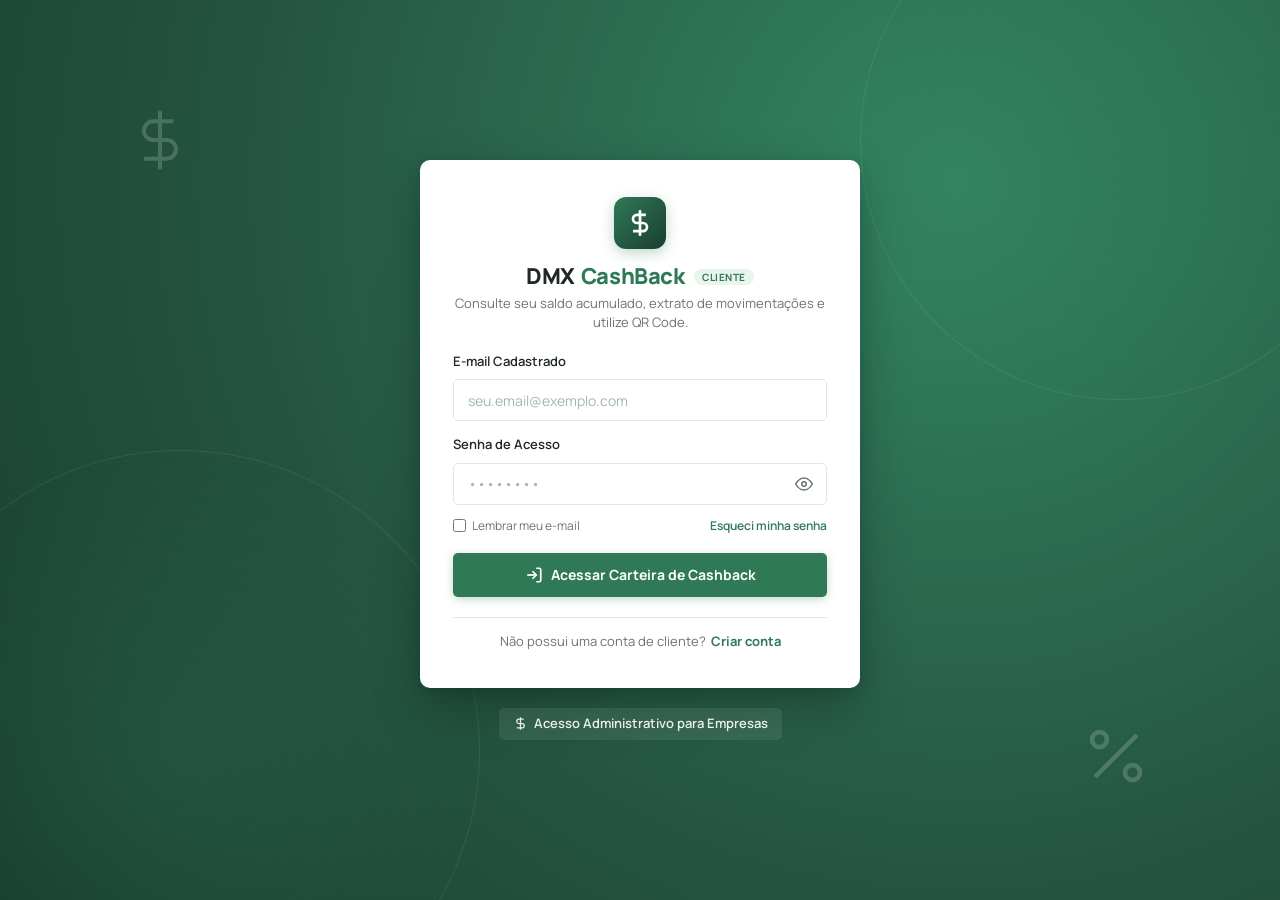
==== commit a6508113: "Add files via upload" ====
--- a/index.html
+++ b/index.html
@@ -41,12 +41,901 @@
   <link rel="preconnect" href="https://fonts.gstatic.com" crossorigin />
   <link href="https://fonts.googleapis.com/css2?family=Manrope:wght@400;500;600;700;800&display=swap" rel="stylesheet" />
 
-  <!-- Folhas de Estilo Autônomas da Pasta do Cliente -->
-  <link rel="stylesheet" href="./css/tokens.css" />
-  <link rel="stylesheet" href="./css/base.css" />
-  <link rel="stylesheet" href="./css/components.css" />
-  <link rel="stylesheet" href="./css/responsive.css" />
-  <link rel="stylesheet" href="./css/cliente.css" />
+  <!-- Folhas de Estilo Autônomas da Pasta do Cliente com Fallback -->
+  <link rel="stylesheet" href="./css/tokens.css" onerror="this.onerror=null;this.href='./tokens.css';" />
+  <link rel="stylesheet" href="./css/base.css" onerror="this.onerror=null;this.href='./base.css';" />
+  <link rel="stylesheet" href="./css/components.css" onerror="this.onerror=null;this.href='./components.css';" />
+  <link rel="stylesheet" href="./css/responsive.css" onerror="this.onerror=null;this.href='./responsive.css';" />
+  <link rel="stylesheet" href="./css/cliente.css" onerror="this.onerror=null;this.href='./cliente.css';" />
+
+  <style>
+    /* ═════════════════════════════════════════════════════════════
+       DMX CashBack — Estilos Críticos Resilientes da Área do Cliente
+       ═════════════════════════════════════════════════════════════ */
+    :root {
+      --brand-dark: #1A3E2F;
+      --brand-main: #2F7957;
+      --brand-light: #E8F4EC;
+      --brand-soft: #D1E7D9;
+      --brand-lightest: #F2FAF5;
+      --color-bg: #F6F8F6;
+      --color-surface: #FFFFFF;
+      --color-text-primary: #202923;
+      --color-text-secondary: #69756D;
+      --color-border: #E1E8E2;
+      --neutral-50: #F9FBF9;
+      --neutral-100: #F1F4F2;
+      --neutral-200: #E2E8E4;
+      --neutral-300: #CBD5CD;
+      --radius-xs: 4px;
+      --radius-sm: 6px;
+      --radius-md: 8px;
+      --radius-lg: 12px;
+      --radius-xl: 16px;
+      --radius-card: 10px;
+      --radius-full: 9999px;
+      --shadow-xs: 0 1px 2px rgba(0, 0, 0, 0.04);
+      --shadow-sm: 0 1px 3px rgba(0, 0, 0, 0.06), 0 1px 2px rgba(0, 0, 0, 0.04);
+      --shadow-md: 0 4px 6px -1px rgba(0, 0, 0, 0.08), 0 2px 4px -1px rgba(0, 0, 0, 0.04);
+      --shadow-lg: 0 10px 15px -3px rgba(0, 0, 0, 0.1), 0 4px 6px -2px rgba(0, 0, 0, 0.04);
+      --shadow-xl: 0 20px 25px -5px rgba(0, 0, 0, 0.1), 0 10px 10px -5px rgba(0, 0, 0, 0.04);
+      --transition-fast: 150ms cubic-bezier(0.4, 0, 0.2, 1);
+      --font-sans: 'Manrope', -apple-system, BlinkMacSystemFont, 'Segoe UI', Roboto, sans-serif;
+    }
+
+    * {
+      box-sizing: border-box;
+      margin: 0;
+      padding: 0;
+    }
+
+    body.client-app {
+      min-height: 100vh;
+      background-color: var(--color-bg);
+      color: var(--color-text-primary);
+      font-family: var(--font-sans);
+      -webkit-font-smoothing: antialiased;
+      display: flex;
+      flex-direction: column;
+      position: relative;
+    }
+
+    /* ── ISOLAMENTO DE TELAS: GARANTE QUE APENAS A TELA ATIVA SEJA VISÍVEL ── */
+    .client-screen {
+      display: none !important;
+    }
+    .client-screen.active {
+      display: block !important;
+      animation: fadeInScreen 0.2s ease-out;
+    }
+    @keyframes fadeInScreen {
+      from { opacity: 0; transform: translateY(4px); }
+      to { opacity: 1; transform: translateY(0); }
+    }
+
+    /* ── MODAIS SOBREPOSTOS: NUNCA VAZAM PARA O FLUXO DA PÁGINA ── */
+    .modal-backdrop {
+      display: none !important;
+      position: fixed !important;
+      inset: 0 !important;
+      background: rgba(0, 0, 0, 0.5) !important;
+      z-index: 1000 !important;
+      align-items: center !important;
+      justify-content: center !important;
+      padding: 16px !important;
+      backdrop-filter: blur(2px) !important;
+    }
+    .modal-backdrop.modal-backdrop--open {
+      display: flex !important;
+    }
+    .modal-dialog {
+      background: #FFFFFF !important;
+      border-radius: var(--radius-xl) !important;
+      width: 100% !important;
+      max-width: 440px !important;
+      box-shadow: 0 20px 48px rgba(0, 0, 0, 0.25) !important;
+      border: 1px solid var(--color-border) !important;
+      overflow: hidden !important;
+      animation: modalPop 0.2s ease-out !important;
+    }
+    @keyframes modalPop {
+      from { opacity: 0; transform: scale(0.96); }
+      to { opacity: 1; transform: scale(1); }
+    }
+    .modal-header {
+      padding: 16px 20px !important;
+      display: flex !important;
+      align-items: center !important;
+      justify-content: space-between !important;
+      border-bottom: 1px solid var(--color-border) !important;
+    }
+    .modal-title {
+      font-size: 16px !important;
+      font-weight: 700 !important;
+      color: var(--color-text-primary) !important;
+      margin: 0 !important;
+    }
+    .modal-body {
+      padding: 20px !important;
+    }
+    .modal-footer {
+      padding: 14px 20px !important;
+      border-top: 1px solid var(--color-border) !important;
+      display: flex !important;
+      justify-content: flex-end !important;
+      gap: 8px !important;
+    }
+
+    /* ── 1. TOPBAR DO CLIENTE ── */
+    .client-topbar {
+      background: #FFFFFF;
+      border-bottom: 1px solid var(--color-border);
+      position: sticky;
+      top: 0;
+      z-index: 100;
+      box-shadow: 0 1px 3px rgba(0, 0, 0, 0.03);
+    }
+    .client-topbar-inner {
+      max-width: 900px;
+      margin: 0 auto;
+      height: 64px;
+      padding: 0 16px;
+      display: flex;
+      align-items: center;
+      justify-content: space-between;
+    }
+    .client-brand {
+      display: flex;
+      align-items: center;
+      gap: 10px;
+      text-decoration: none;
+      cursor: pointer;
+      color: inherit;
+    }
+    .client-brand-icon {
+      width: 38px;
+      height: 38px;
+      border-radius: var(--radius-md);
+      background: linear-gradient(135deg, var(--brand-main) 0%, var(--brand-dark) 100%);
+      display: flex;
+      align-items: center;
+      justify-content: center;
+      color: #FFFFFF;
+      flex-shrink: 0;
+      box-shadow: 0 2px 8px rgba(47, 121, 87, 0.25);
+    }
+    .client-brand-text {
+      font-size: 16px;
+      font-weight: 800;
+      color: var(--color-text-primary);
+      letter-spacing: -0.01em;
+      display: flex;
+      align-items: center;
+      gap: 4px;
+    }
+    .client-brand-text span {
+      color: var(--brand-main);
+    }
+    .client-brand-badge {
+      font-size: 10px;
+      font-weight: 700;
+      text-transform: uppercase;
+      letter-spacing: 0.05em;
+      padding: 2px 8px;
+      background-color: var(--brand-light);
+      color: var(--brand-dark);
+      border-radius: var(--radius-full);
+      margin-left: 4px;
+    }
+    .client-topbar-actions {
+      display: flex;
+      align-items: center;
+      gap: 10px;
+    }
+    .client-avatar-btn {
+      display: flex;
+      align-items: center;
+      gap: 10px;
+      background: none;
+      border: none;
+      cursor: pointer;
+      padding: 4px 8px;
+      border-radius: var(--radius-full);
+      transition: background-color var(--transition-fast);
+      font-family: inherit;
+    }
+    .client-avatar-btn:hover {
+      background-color: var(--neutral-100);
+    }
+    .client-avatar-circle {
+      width: 38px;
+      height: 38px;
+      border-radius: 50%;
+      background: var(--brand-light);
+      color: var(--brand-dark);
+      font-weight: 800;
+      font-size: 14px;
+      display: flex;
+      align-items: center;
+      justify-content: center;
+      border: 1.5px solid var(--brand-main);
+      flex-shrink: 0;
+    }
+    .client-user-info {
+      text-align: left;
+      display: none;
+    }
+    @media (min-width: 640px) {
+      .client-user-info {
+        display: block;
+      }
+    }
+    .client-user-name {
+      font-size: 13px;
+      font-weight: 700;
+      color: var(--color-text-primary);
+      line-height: 1.2;
+    }
+    .client-user-sub {
+      font-size: 11px;
+      color: var(--color-text-secondary);
+    }
+
+    /* ── 2. NAVEGAÇÃO DESKTOP E MOBILE ── */
+    .client-nav-desktop {
+      display: none;
+      background: #FFFFFF;
+      border-bottom: 1px solid var(--color-border);
+      overflow-x: auto;
+    }
+    @media (min-width: 768px) {
+      .client-nav-desktop {
+        display: block;
+      }
+    }
+    .client-nav-desktop-inner {
+      max-width: 900px;
+      margin: 0 auto;
+      display: flex;
+      gap: 4px;
+      padding: 0 16px;
+      white-space: nowrap;
+    }
+    .client-nav-tab {
+      display: inline-flex;
+      align-items: center;
+      gap: 6px;
+      padding: 12px 14px;
+      font-size: 13px;
+      font-weight: 600;
+      color: var(--color-text-secondary);
+      border-bottom: 2px solid transparent;
+      cursor: pointer;
+      background: none;
+      border-top: none;
+      border-left: none;
+      border-right: none;
+      transition: all var(--transition-fast);
+      font-family: inherit;
+    }
+    .client-nav-tab:hover {
+      color: var(--brand-main);
+    }
+    .client-nav-tab.active {
+      color: var(--brand-main);
+      border-bottom-color: var(--brand-main);
+      font-weight: 700;
+    }
+
+    .client-nav-mobile {
+      position: fixed;
+      bottom: 0;
+      left: 0;
+      right: 0;
+      height: 62px;
+      background: #FFFFFF;
+      border-top: 1px solid var(--color-border);
+      display: flex;
+      align-items: center;
+      justify-content: space-around;
+      z-index: 100;
+      box-shadow: 0 -2px 10px rgba(0, 0, 0, 0.05);
+    }
+    @media (min-width: 768px) {
+      .client-nav-mobile {
+        display: none;
+      }
+    }
+    .client-mobile-tab {
+      display: flex;
+      flex-direction: column;
+      align-items: center;
+      justify-content: center;
+      gap: 3px;
+      background: none;
+      border: none;
+      padding: 6px 8px;
+      color: var(--color-text-secondary);
+      cursor: pointer;
+      font-size: 10px;
+      font-weight: 600;
+      transition: color var(--transition-fast);
+      flex: 1;
+      font-family: inherit;
+    }
+    .client-mobile-tab svg {
+      width: 20px;
+      height: 20px;
+      stroke-width: 2;
+      transition: transform var(--transition-fast);
+    }
+    .client-mobile-tab.active {
+      color: var(--brand-main);
+    }
+    .client-mobile-tab.active svg {
+      transform: translateY(-2px);
+    }
+
+    /* ── 3. ESTRUTURA PRINCIPAL ── */
+    .client-shell {
+      width: 100%;
+      max-width: 900px;
+      margin: 0 auto;
+      padding: 0 16px;
+      flex: 1;
+      display: flex;
+      flex-direction: column;
+    }
+    .client-main {
+      flex: 1;
+      padding: 24px 0 84px;
+    }
+    @media (min-width: 768px) {
+      .client-main {
+        padding-bottom: 40px;
+      }
+    }
+
+    /* ── 4. CARTEIRA DIGITAL (WALLET CARD) ── */
+    .client-wallet-card {
+      background: linear-gradient(135deg, #1C4635 0%, #29684C 50%, #348563 100%);
+      border-radius: var(--radius-xl);
+      padding: 24px;
+      color: #FFFFFF;
+      box-shadow: 0 10px 25px -5px rgba(36, 84, 64, 0.35);
+      position: relative;
+      overflow: hidden;
+      margin-bottom: 24px;
+    }
+    .client-wallet-bg-deco {
+      position: absolute;
+      right: -20px;
+      bottom: -30px;
+      width: 180px;
+      height: 180px;
+      border-radius: 50%;
+      background: radial-gradient(circle, rgba(255, 255, 255, 0.12) 0%, transparent 70%);
+      pointer-events: none;
+    }
+    .client-wallet-top {
+      display: flex;
+      align-items: center;
+      justify-content: space-between;
+      margin-bottom: 14px;
+      position: relative;
+      z-index: 1;
+    }
+    .client-wallet-label {
+      font-size: 13px;
+      font-weight: 600;
+      color: rgba(255, 255, 255, 0.85);
+      display: flex;
+      align-items: center;
+      gap: 8px;
+    }
+    .client-toggle-visibility-btn {
+      background: rgba(255, 255, 255, 0.15);
+      border: none;
+      width: 32px;
+      height: 32px;
+      border-radius: 50%;
+      color: #FFFFFF;
+      display: flex;
+      align-items: center;
+      justify-content: center;
+      cursor: pointer;
+      transition: background-color var(--transition-fast);
+    }
+    .client-toggle-visibility-btn:hover {
+      background: rgba(255, 255, 255, 0.25);
+    }
+    .client-wallet-amount-row {
+      display: flex;
+      align-items: baseline;
+      gap: 6px;
+      margin-bottom: 18px;
+      position: relative;
+      z-index: 1;
+    }
+    .client-wallet-currency {
+      font-size: 20px;
+      font-weight: 700;
+      color: rgba(255, 255, 255, 0.9);
+    }
+    .client-wallet-amount {
+      font-size: 38px;
+      font-weight: 800;
+      letter-spacing: -0.02em;
+      color: #FFFFFF;
+      line-height: 1;
+    }
+    .client-wallet-info-bar {
+      background: rgba(0, 0, 0, 0.15);
+      border-radius: var(--radius-md);
+      padding: 10px 14px;
+      display: flex;
+      align-items: center;
+      justify-content: space-between;
+      font-size: 12px;
+      color: rgba(255, 255, 255, 0.9);
+      margin-bottom: 20px;
+      backdrop-filter: blur(4px);
+      gap: 8px;
+      flex-wrap: wrap;
+      position: relative;
+      z-index: 1;
+    }
+    .client-wallet-expiring {
+      display: flex;
+      align-items: center;
+      gap: 6px;
+      font-weight: 600;
+    }
+    .client-wallet-actions {
+      display: grid;
+      grid-template-columns: 1fr 1fr;
+      gap: 10px;
+      position: relative;
+      z-index: 1;
+    }
+    @media (max-width: 480px) {
+      .client-wallet-actions {
+        grid-template-columns: 1fr;
+      }
+    }
+    .btn--wallet-primary {
+      background-color: #FFFFFF !important;
+      color: var(--brand-dark) !important;
+      font-weight: 800 !important;
+      box-shadow: 0 4px 12px rgba(0, 0, 0, 0.15) !important;
+      border: none !important;
+    }
+    .btn--wallet-primary:hover {
+      background-color: var(--brand-light) !important;
+      color: var(--brand-dark) !important;
+    }
+    .btn--wallet-secondary {
+      background: rgba(255, 255, 255, 0.15) !important;
+      color: #FFFFFF !important;
+      border: 1px solid rgba(255, 255, 255, 0.3) !important;
+      backdrop-filter: blur(4px) !important;
+      font-weight: 600 !important;
+    }
+    .btn--wallet-secondary:hover {
+      background: rgba(255, 255, 255, 0.25) !important;
+      color: #FFFFFF !important;
+    }
+
+    /* ── 5. MÉTRICAS DE CASHBACK ── */
+    .cashback-metric-cards {
+      display: grid;
+      grid-template-columns: repeat(auto-fit, minmax(190px, 1fr));
+      gap: 12px;
+      margin-bottom: 24px;
+    }
+    .cashback-metric-item {
+      background: #FFFFFF;
+      border: 1px solid var(--color-border);
+      border-radius: var(--radius-lg);
+      padding: 16px;
+      display: flex;
+      flex-direction: column;
+    }
+    .cashback-metric-label {
+      font-size: 11px;
+      font-weight: 700;
+      color: var(--color-text-secondary);
+      text-transform: uppercase;
+      letter-spacing: 0.04em;
+      margin-bottom: 6px;
+    }
+    .cashback-metric-val {
+      font-size: 24px;
+      font-weight: 800;
+      color: var(--brand-dark);
+      line-height: 1.2;
+    }
+
+    /* ── 6. BOTÕES, CAMPOS E ELEMENTOS ── */
+    .btn {
+      display: inline-flex;
+      align-items: center;
+      justify-content: center;
+      gap: 8px;
+      font-family: inherit;
+      font-size: 14px;
+      font-weight: 600;
+      line-height: 1;
+      border: 1.5px solid transparent;
+      border-radius: var(--radius-md);
+      cursor: pointer;
+      transition: all var(--transition-fast);
+      text-decoration: none;
+      white-space: nowrap;
+      user-select: none;
+    }
+    .btn--sm {
+      height: 32px;
+      padding: 0 12px;
+      font-size: 12.5px;
+      border-radius: var(--radius-sm);
+    }
+    .btn--md {
+      height: 38px;
+      padding: 0 16px;
+      font-size: 13.5px;
+    }
+    .btn--lg {
+      height: 44px;
+      padding: 0 20px;
+      font-size: 14.5px;
+    }
+    .btn--icon {
+      width: 34px;
+      height: 34px;
+      padding: 0;
+    }
+    .btn--primary {
+      background-color: var(--brand-main);
+      color: #FFFFFF;
+    }
+    .btn--primary:hover {
+      background-color: #266548;
+    }
+    .btn--secondary {
+      background-color: transparent;
+      border-color: var(--brand-main);
+      color: var(--brand-main);
+    }
+    .btn--secondary:hover {
+      background-color: var(--brand-light);
+    }
+    .btn--ghost {
+      background: transparent;
+      color: var(--color-text-secondary);
+    }
+    .btn--ghost:hover {
+      background-color: var(--neutral-100);
+      color: var(--color-text-primary);
+    }
+    .btn--danger {
+      background-color: #C0392B;
+      color: #FFFFFF;
+    }
+    .btn--danger:hover {
+      background-color: #A93226;
+    }
+
+    .input-group {
+      display: flex;
+      flex-direction: column;
+    }
+    .input-label {
+      font-size: 12.5px;
+      font-weight: 600;
+      color: var(--color-text-primary);
+      margin-bottom: 6px;
+    }
+    .input {
+      height: 38px;
+      border: 1px solid var(--color-border);
+      border-radius: var(--radius-md);
+      padding: 0 12px;
+      font-size: 13.5px;
+      font-family: inherit;
+      color: var(--color-text-primary);
+      background-color: #FFFFFF;
+      transition: border-color var(--transition-fast), box-shadow var(--transition-fast);
+      width: 100%;
+    }
+    .input:focus {
+      outline: none;
+      border-color: var(--brand-main);
+      box-shadow: 0 0 0 3px rgba(47, 121, 87, 0.12);
+    }
+    .input--sm {
+      height: 34px;
+      font-size: 13px;
+    }
+    .input-hint {
+      font-size: 11px;
+      color: var(--color-text-secondary);
+      margin-top: 4px;
+    }
+
+    .page-header {
+      display: flex;
+      justify-content: space-between;
+      align-items: flex-start;
+      margin-bottom: 20px;
+    }
+    .page-title {
+      font-size: 22px;
+      font-weight: 800;
+      color: var(--color-text-primary);
+      letter-spacing: -0.02em;
+      margin: 0 0 2px;
+    }
+    .page-subtitle {
+      font-size: 13px;
+      color: var(--color-text-secondary);
+      margin: 0;
+    }
+
+    .client-section {
+      margin-bottom: 24px;
+    }
+    .client-section-header {
+      display: flex;
+      align-items: center;
+      justify-content: space-between;
+      margin-bottom: 12px;
+    }
+    .client-section-title {
+      font-size: 16px;
+      font-weight: 800;
+      color: var(--color-text-primary);
+      display: flex;
+      align-items: center;
+      gap: 8px;
+      margin: 0;
+    }
+    .client-section-link {
+      font-size: 13px;
+      font-weight: 700;
+      color: var(--brand-main);
+      text-decoration: none;
+      cursor: pointer;
+    }
+    .client-section-link:hover {
+      text-decoration: underline;
+    }
+
+    /* ── 7. LEITOR DE QR CODE EXCLUSIVO ── */
+    .qr-scanner-card {
+      width: 100%;
+      max-width: 480px;
+      background: #FFFFFF;
+      border-radius: var(--radius-card);
+      border: 1px solid var(--color-border);
+      overflow: hidden;
+      display: flex;
+      flex-direction: column;
+    }
+    .qr-scanner-header {
+      padding: 14px 20px;
+      border-bottom: 1px solid var(--color-border);
+      display: flex;
+      align-items: center;
+      justify-content: space-between;
+      background: #FAFBF9;
+    }
+    .qr-scanner-title {
+      font-size: 15px;
+      font-weight: 800;
+      color: var(--color-text-primary);
+      display: flex;
+      align-items: center;
+      gap: 8px;
+    }
+    .camera-badge {
+      display: inline-flex;
+      align-items: center;
+      gap: 6px;
+      padding: 3px 10px;
+      border-radius: var(--radius-full);
+      font-size: 11px;
+      font-weight: 700;
+    }
+    .camera-badge--active {
+      background: #E8F4EC;
+      color: #1A3D2E;
+      border: 1px solid #C2E2CB;
+    }
+    .camera-badge--standby {
+      background: var(--neutral-100);
+      color: var(--color-text-secondary);
+      border: 1px solid var(--color-border);
+    }
+    .pulse-dot {
+      width: 7px;
+      height: 7px;
+      border-radius: 50%;
+      background: #22C55E;
+      box-shadow: 0 0 0 0 rgba(34, 197, 94, 0.7);
+      animation: pulseGreen 1.5s infinite;
+    }
+    @keyframes pulseGreen {
+      0% { transform: scale(0.95); box-shadow: 0 0 0 0 rgba(34, 197, 94, 0.7); }
+      70% { transform: scale(1); box-shadow: 0 0 0 6px rgba(34, 197, 94, 0); }
+      100% { transform: scale(0.95); box-shadow: 0 0 0 0 rgba(34, 197, 94, 0); }
+    }
+    .qr-viewfinder-wrap {
+      position: relative;
+      width: 100%;
+      height: 280px;
+      background: #0B1320;
+      overflow: hidden;
+      display: flex;
+      align-items: center;
+      justify-content: center;
+    }
+    .qr-video-feed {
+      width: 100%;
+      height: 100%;
+      object-fit: cover;
+      display: block;
+    }
+    .qr-reticle {
+      position: absolute;
+      width: 190px;
+      height: 190px;
+      pointer-events: none;
+      border: 2px dashed rgba(255, 255, 255, 0.35);
+      border-radius: 12px;
+      box-shadow: 0 0 0 9999px rgba(0, 0, 0, 0.52);
+      display: flex;
+      align-items: center;
+      justify-content: center;
+    }
+    .qr-corner {
+      position: absolute;
+      width: 24px;
+      height: 24px;
+      border-color: #22C55E;
+      border-style: solid;
+    }
+    .qr-corner--tl { top: -2px; left: -2px; border-width: 3px 0 0 3px; border-top-left-radius: 10px; }
+    .qr-corner--tr { top: -2px; right: -2px; border-width: 3px 3px 0 0; border-top-right-radius: 10px; }
+    .qr-corner--bl { bottom: -2px; left: -2px; border-width: 0 0 3px 3px; border-bottom-left-radius: 10px; }
+    .qr-corner--br { bottom: -2px; right: -2px; border-width: 0 3px 3px 0; border-bottom-right-radius: 10px; }
+    .qr-laser-line {
+      position: absolute;
+      width: 100%;
+      height: 2px;
+      background: linear-gradient(90deg, transparent 0%, #22C55E 50%, transparent 100%);
+      box-shadow: 0 0 8px #22C55E;
+      top: 0;
+      animation: qrScanBeam 2s ease-in-out infinite alternate;
+    }
+    @keyframes qrScanBeam {
+      0% { top: 4px; opacity: 0.8; }
+      100% { top: calc(100% - 6px); opacity: 0.8; }
+    }
+    .qr-instruction {
+      font-size: 11px;
+      color: #FFFFFF;
+      background: rgba(15, 23, 42, 0.8);
+      padding: 5px 12px;
+      border-radius: 20px;
+      position: absolute;
+      bottom: 12px;
+      pointer-events: none;
+      letter-spacing: 0.02em;
+    }
+    .qr-body-content {
+      padding: 16px 20px;
+      display: flex;
+      flex-direction: column;
+      gap: 12px;
+    }
+    .qr-permission-alert {
+      padding: 12px 14px;
+      border-radius: var(--radius-sm);
+      background: #FFFBEB;
+      border: 1px solid #FDE68A;
+      color: #92400E;
+      font-size: 12px;
+      line-height: 1.5;
+    }
+
+    /* ── 8. FAQS E ACORDEÃO ── */
+    .faq-list {
+      display: flex;
+      flex-direction: column;
+      gap: 10px;
+    }
+    .faq-item {
+      background: #FFFFFF;
+      border: 1px solid var(--color-border);
+      border-radius: var(--radius-lg);
+      overflow: hidden;
+      transition: border-color var(--transition-fast);
+    }
+    .faq-item.active {
+      border-color: var(--brand-main);
+    }
+    .faq-question {
+      width: 100%;
+      padding: 16px 20px;
+      background: none;
+      border: none;
+      display: flex;
+      align-items: center;
+      justify-content: space-between;
+      text-align: left;
+      font-size: 14px;
+      font-weight: 700;
+      color: var(--color-text-primary);
+      cursor: pointer;
+      gap: 12px;
+      font-family: inherit;
+    }
+    .faq-answer {
+      max-height: 0;
+      overflow: hidden;
+      transition: max-height 0.3s ease;
+      padding: 0 20px;
+      font-size: 13px;
+      color: var(--color-text-secondary);
+      line-height: 1.6;
+    }
+    .faq-item.active .faq-answer {
+      max-height: 300px;
+      padding-bottom: 18px;
+    }
+
+    /* ── 9. TOASTS ── */
+    .toast-container {
+      position: fixed;
+      bottom: 80px;
+      right: 20px;
+      z-index: 2000;
+      display: flex;
+      flex-direction: column;
+      gap: 8px;
+      max-width: 360px;
+      pointer-events: none;
+    }
+    @media (min-width: 768px) {
+      .toast-container {
+        bottom: 24px;
+        right: 24px;
+      }
+    }
+    .toast {
+      pointer-events: auto;
+      background: #FFFFFF;
+      border: 1px solid var(--color-border);
+      border-radius: var(--radius-md);
+      padding: 12px 16px;
+      box-shadow: var(--shadow-lg);
+      font-size: 13px;
+      display: flex;
+      align-items: center;
+      justify-content: space-between;
+      gap: 10px;
+      animation: toastSlide 0.25s ease-out;
+    }
+    .toast--success { border-left: 4px solid var(--brand-main); }
+    .toast--info { border-left: 4px solid #2563EB; }
+    .toast--warning { border-left: 4px solid #D97706; }
+    .toast--error { border-left: 4px solid #DC2626; }
+    @keyframes toastSlide {
+      from { transform: translateY(12px); opacity: 0; }
+      to { transform: translateY(0); opacity: 1; }
+    }
+  </style>
 </head>
 <body class="client-app">
 
@@ -693,9 +1582,342 @@
   <!-- Container de Toasts de Notificação -->
   <div class="toast-container" id="clientToastContainer"></div>
 
-  <!-- Scripts Organizados da Aplicação do Cliente -->
-  <script src="./js/cliente-data.js"></script>
-  <script src="./js/cliente-api.js"></script>
-  <script src="./js/cliente.js"></script>
+  <!-- ════════════════════════════════════════════════════════
+       5. CONTROLADOR RESILIENTE AUTÔNOMO DA ÁREA DO CLIENTE
+       ════════════════════════════════════════════════════════ -->
+  <script>
+    'use strict';
+
+    var clientState = {
+      currentScreen: 'home',
+      balanceVisible: true,
+      profile: null,
+      balances: {
+        available: 0.00,
+        expiring: 0.00,
+        lifetimeEarned: 0.00,
+        lifetimeUsed: 0.00
+      },
+      extratoFilters: { type: 'all', period: 'all', query: '' },
+      notifFilter: 'all',
+      qrScanner: { activeStream: null }
+    };
+
+    // 1. Validação imediata de sessão
+    (function initClientSessionSync() {
+      try {
+        var raw = sessionStorage.getItem('dmx_client_session');
+        if (!raw) {
+          window.location.replace('login.html');
+          return;
+        }
+        var sess = JSON.parse(raw);
+        if (!sess || !sess.authenticated) {
+          window.location.replace('login.html');
+          return;
+        }
+        clientState.profile = sess;
+      } catch (e) {
+        window.location.replace('login.html');
+      }
+    })();
+
+    // 2. Preenchimento síncrono e eventos da interface
+    document.addEventListener('DOMContentLoaded', function() {
+      var savedVis = localStorage.getItem('dmx_client_balance_visible');
+      if (savedVis !== null) {
+        clientState.balanceVisible = savedVis === 'true';
+      }
+
+      applyUserDataToUI();
+      setupNavigationListeners();
+      renderHomeScreenUI();
+      renderCashbackScreenUI();
+      renderExtratoScreenUI();
+      renderNotificacoesUI();
+    });
+
+    function applyUserDataToUI() {
+      var p = clientState.profile;
+      if (!p) return;
+
+      var name = p.name || 'Cliente';
+      var firstName = name.trim().split(' ')[0] || 'Cliente';
+      var initials = name.trim().split(' ').map(function(n) { return n[0]; }).slice(0, 2).join('').toUpperCase() || 'CL';
+
+      var nameEl = document.getElementById('clientUserName');
+      var greetEl = document.getElementById('clientGreeting');
+      var avatarEl = document.getElementById('clientUserAvatar');
+
+      if (nameEl) nameEl.textContent = name;
+      if (greetEl) greetEl.textContent = 'Olá, ' + firstName + '!';
+      if (avatarEl) avatarEl.textContent = initials;
+
+      var profName = document.getElementById('profileInputName');
+      var profEmail = document.getElementById('profileInputEmail');
+      var profCpf = document.getElementById('profileInputCpf');
+      var profPhone = document.getElementById('profileInputPhone');
+
+      if (profName) profName.value = name;
+      if (profEmail) profEmail.value = p.email || '';
+      if (profCpf) profCpf.value = p.cpf || '123.456.789-00';
+      if (profPhone) profPhone.value = p.phone || '(11) 98765-4321';
+    }
+
+    function switchClientTab(screenName) {
+      if (clientState.currentScreen === 'qrcode' && screenName !== 'qrcode') {
+        stopQrCamera();
+      }
+
+      clientState.currentScreen = screenName;
+
+      var screens = document.querySelectorAll('.client-screen');
+      for (var i = 0; i < screens.length; i++) {
+        screens[i].classList.remove('active');
+      }
+      var target = document.getElementById('clientScreen-' + screenName);
+      if (target) {
+        target.classList.add('active');
+      }
+
+      var tabs = document.querySelectorAll('[data-client-tab]');
+      for (var j = 0; j < tabs.length; j++) {
+        var t = tabs[j];
+        if (t.getAttribute('data-client-tab') === screenName) {
+          t.classList.add('active');
+        } else {
+          t.classList.remove('active');
+        }
+      }
+
+      if (screenName === 'extrato') {
+        renderExtratoScreenUI();
+      } else if (screenName === 'qrcode') {
+        var badge = document.getElementById('tabCameraStatusBadge');
+        if (badge) {
+          badge.className = 'camera-badge camera-badge--standby';
+          badge.innerHTML = '<span>Câmera em Espera</span>';
+        }
+      }
+
+      window.scrollTo({ top: 0, behavior: 'smooth' });
+    }
+
+    function setupNavigationListeners() {
+      var tabs = document.querySelectorAll('[data-client-tab]');
+      for (var i = 0; i < tabs.length; i++) {
+        (function(tab) {
+          tab.addEventListener('click', function() {
+            var tabName = tab.getAttribute('data-client-tab');
+            if (tabName) switchClientTab(tabName);
+          });
+        })(tabs[i]);
+      }
+    }
+
+    function toggleBalanceVisibility() {
+      clientState.balanceVisible = !clientState.balanceVisible;
+      localStorage.setItem('dmx_client_balance_visible', clientState.balanceVisible);
+      renderHomeScreenUI();
+      renderCashbackScreenUI();
+    }
+
+    function renderHomeScreenUI() {
+      var b = clientState.balances;
+      var balanceAmountEl = document.getElementById('homeBalanceAmount');
+      var expiringAmountEl = document.getElementById('homeExpiringAmount');
+      var eyeIconEl = document.getElementById('homeEyeIcon');
+
+      if (balanceAmountEl) {
+        balanceAmountEl.textContent = clientState.balanceVisible ? b.available.toFixed(2).replace('.', ',') : '••••••';
+      }
+      if (expiringAmountEl) {
+        expiringAmountEl.textContent = clientState.balanceVisible ? 'R$ ' + b.expiring.toFixed(2).replace('.', ',') : '••••••';
+      }
+      if (eyeIconEl) {
+        eyeIconEl.innerHTML = clientState.balanceVisible
+          ? '<svg width="18" height="18" viewBox="0 0 24 24" fill="none" stroke="currentColor" stroke-width="2"><path d="M1 12s4-8 11-8 11 8 11 8-4 8-11 8-11-8-11-8z"/><circle cx="12" cy="12" r="3"/></svg>'
+          : '<svg width="18" height="18" viewBox="0 0 24 24" fill="none" stroke="currentColor" stroke-width="2"><path d="M17.94 17.94A10.07 10.07 0 0 1 12 20c-7 0-11-8-11-8a18.45 18.45 0 0 1 5.06-5.94M9.9 4.24A9.12 9.12 0 0 1 12 4c7 0 11 8 11 8a18.5 18.5 0 0 1-2.16 3.19m-6.72-1.07a3 3 0 1 1-4.24-4.24"/><line x1="1" y1="1" x2="23" y2="23"/></svg>';
+      }
+
+      var recentList = document.getElementById('homeRecentTxList');
+      if (recentList) {
+        recentList.innerHTML = '\
+          <div style="text-align: center; padding: 32px 16px; background: white; border-radius: var(--radius-lg); border: 1px solid var(--color-border);">\
+            <div style="width: 44px; height: 44px; border-radius: 50%; background: var(--neutral-100); display: flex; align-items: center; justify-content: center; margin: 0 auto 10px; color: var(--color-text-secondary);">\
+              <svg width="22" height="22" viewBox="0 0 24 24" fill="none" stroke="currentColor" stroke-width="2"><line x1="12" y1="8" x2="12" y2="12"/><line x1="12" y1="16" x2="12.01" y2="16"/><circle cx="12" cy="10" r="10"/></svg>\
+            </div>\
+            <p style="font-size: 14px; font-weight: 700; color: var(--color-text-primary); margin: 0 0 4px;">Nenhuma movimentação recente</p>\
+            <p style="font-size: 12px; color: var(--color-text-secondary); margin: 0;">Suas compras e movimentações de cashback aparecerão aqui.</p>\
+          </div>';
+      }
+    }
+
+    function renderCashbackScreenUI() {
+      var b = clientState.balances;
+      var availEl = document.getElementById('cashbackAvailableMetric');
+      var earnedEl = document.getElementById('cashbackEarnedMetric');
+      var usedEl = document.getElementById('cashbackUsedMetric');
+      var expEl = document.getElementById('cashbackExpiringMetric');
+
+      if (availEl) availEl.textContent = clientState.balanceVisible ? 'R$ ' + b.available.toFixed(2).replace('.', ',') : '••••••';
+      if (earnedEl) earnedEl.textContent = clientState.balanceVisible ? 'R$ ' + b.lifetimeEarned.toFixed(2).replace('.', ',') : '••••••';
+      if (usedEl) usedEl.textContent = clientState.balanceVisible ? 'R$ ' + b.lifetimeUsed.toFixed(2).replace('.', ',') : '••••••';
+      if (expEl) expEl.textContent = clientState.balanceVisible ? 'R$ ' + b.expiring.toFixed(2).replace('.', ',') : '••••••';
+    }
+
+    function renderExtratoScreenUI() {
+      var listEl = document.getElementById('extratoFullTxList');
+      var countEl = document.getElementById('extratoItemsCount');
+      if (listEl) {
+        listEl.innerHTML = '\
+          <div style="text-align: center; padding: 48px 20px; background: white; border-radius: var(--radius-lg); border: 1px solid var(--color-border);">\
+            <div style="width: 48px; height: 48px; border-radius: 50%; background: var(--neutral-100); display: flex; align-items: center; justify-content: center; margin: 0 auto 12px; color: var(--color-text-secondary);">\
+              <svg width="24" height="24" viewBox="0 0 24 24" fill="none" stroke="currentColor" stroke-width="2"><circle cx="11" cy="11" r="8"/><line x1="21" y1="21" x2="16.65" y2="16.65"/></svg>\
+            </div>\
+            <h4 style="font-size: 15px; font-weight: 700; color: var(--color-text-primary); margin-bottom: 4px;">Você ainda não possui movimentações de cashback</h4>\
+            <p style="font-size: 13px; color: var(--color-text-secondary); margin: 0 0 16px;">Quando realizar uma compra ou resgatar cashback, suas movimentações serão exibidas aqui.</p>\
+            <button type="button" class="btn btn--secondary btn--sm" onclick="resetExtratoFilters()">Atualizar Extrato</button>\
+          </div>';
+      }
+      if (countEl) countEl.textContent = '0 movimentações';
+    }
+
+    function resetExtratoFilters() {
+      var input = document.getElementById('extratoSearchInput');
+      if (input) input.value = '';
+      var select = document.getElementById('extratoPeriodSelect');
+      if (select) select.value = 'all';
+      renderExtratoScreenUI();
+      showClientToast('Filtros do extrato limpos.', 'info');
+    }
+
+    function renderNotificacoesUI() {
+      var notifList = document.getElementById('notificacoesFullList');
+      if (notifList) {
+        notifList.innerHTML = '\
+          <div style="text-align: center; padding: 40px 16px; background: white; border-radius: var(--radius-lg); border: 1px solid var(--color-border);">\
+            <div style="width: 44px; height: 44px; border-radius: 50%; background: var(--neutral-100); display: flex; align-items: center; justify-content: center; margin: 0 auto 10px; color: var(--color-text-secondary);">\
+              <svg width="22" height="22" viewBox="0 0 24 24" fill="none" stroke="currentColor" stroke-width="2"><path d="M18 8A6 6 0 006 8c0 7-3 9-3 9h18s-3-2-3-9"/><path d="M13.73 21a2 2 0 01-3.46 0"/></svg>\
+            </div>\
+            <p style="font-size: 14px; font-weight: 700; color: var(--color-text-primary); margin: 0 0 4px;">Nenhuma notificação no momento</p>\
+            <p style="font-size: 12px; color: var(--color-text-secondary); margin: 0;">Você receberá avisos sobre novos créditos e recibos por e-mail e aqui.</p>\
+          </div>';
+      }
+    }
+
+    function toggleFaqItem(el) {
+      if (!el) return;
+      el.classList.toggle('active');
+    }
+
+    function openClientModal(id) {
+      var modal = document.getElementById(id);
+      if (modal) modal.classList.add('modal-backdrop--open');
+    }
+
+    function closeClientModal(id) {
+      var modal = document.getElementById(id);
+      if (modal) modal.classList.remove('modal-backdrop--open');
+    }
+
+    function showClientToast(msg, type) {
+      type = type || 'info';
+      var container = document.getElementById('clientToastContainer');
+      if (!container) return;
+      var toast = document.createElement('div');
+      toast.className = 'toast toast--' + type;
+      toast.innerHTML = '<span>' + msg + '</span><button onclick="this.parentElement.remove()" style="background:none; border:none; cursor:pointer; font-size:14px; color:var(--color-text-secondary); padding:0 4px;">✕</button>';
+      container.appendChild(toast);
+      setTimeout(function() { if (toast.parentNode) toast.remove(); }, 4000);
+    }
+
+    function handleClientLogout() {
+      sessionStorage.removeItem('dmx_client_session');
+      window.location.replace('login.html');
+    }
+
+    // QR Code Controller
+    function startTabCamera() {
+      var video = document.getElementById('tabQrVideoFeed');
+      var alertBox = document.getElementById('tabQrPermissionAlert');
+      var badge = document.getElementById('tabCameraStatusBadge');
+
+      if (!navigator.mediaDevices || !navigator.mediaDevices.getUserMedia) {
+        if (alertBox) {
+          alertBox.style.display = 'block';
+          alertBox.textContent = 'Seu dispositivo não suporta captura de vídeo pela câmera neste navegador. Utilize a validação por código manual.';
+        }
+        return;
+      }
+
+      navigator.mediaDevices.getUserMedia({ video: { facingMode: 'environment' } })
+        .then(function(stream) {
+          clientState.qrScanner.activeStream = stream;
+          if (video) {
+            video.srcObject = stream;
+            video.play();
+          }
+          if (alertBox) alertBox.style.display = 'none';
+          if (badge) {
+            badge.className = 'camera-badge camera-badge--active';
+            badge.innerHTML = '<span class="pulse-dot"></span><span>Câmera Ativa</span>';
+          }
+        })
+        .catch(function(err) {
+          if (alertBox) {
+            alertBox.style.display = 'block';
+            alertBox.textContent = 'Permissão de câmera não concedida ou dispositivo ocupado. Você pode digitar o código manualmente abaixo.';
+          }
+          if (badge) {
+            badge.className = 'camera-badge camera-badge--standby';
+            badge.innerHTML = '<span>Câmera Bloqueada</span>';
+          }
+        });
+    }
+
+    function stopQrCamera() {
+      var video = document.getElementById('tabQrVideoFeed');
+      var badge = document.getElementById('tabCameraStatusBadge');
+      if (clientState.qrScanner.activeStream) {
+        clientState.qrScanner.activeStream.getTracks().forEach(function(track) {
+          track.stop();
+        });
+        clientState.qrScanner.activeStream = null;
+      }
+      if (video) video.srcObject = null;
+      if (badge) {
+        badge.className = 'camera-badge camera-badge--standby';
+        badge.innerHTML = '<span>Câmera em Espera</span>';
+      }
+    }
+
+    function handleTabManualCodeSubmit() {
+      var codeInput = document.getElementById('tabQrManualCodeInput');
+      var code = (codeInput ? codeInput.value : '').trim().toUpperCase();
+      if (!code) {
+        showClientToast('Por favor, informe o código do QR Code.', 'warning');
+        return;
+      }
+
+      var codeDisplay = document.getElementById('qrScannedCodeDisplay');
+      var balDisplay = document.getElementById('qrScannedBalanceDisplay');
+      if (codeDisplay) codeDisplay.textContent = code;
+      if (balDisplay) balDisplay.textContent = 'R$ ' + clientState.balances.available.toFixed(2).replace('.', ',');
+
+      openClientModal('modalQrConfirmation');
+      if (codeInput) codeInput.value = '';
+    }
+
+    function confirmQrRedemptionRequest() {
+      closeClientModal('modalQrConfirmation');
+      showClientToast('Código validado com sucesso! A confirmação foi registrada no sistema.', 'success');
+    }
+  </script>
+
+  <!-- Scripts Organizados da Aplicação do Cliente com Fallback -->
+  <script src="./js/cliente-data.js" onerror="this.onerror=null;this.src='./cliente-data.js';"></script>
+  <script src="./js/cliente-api.js" onerror="this.onerror=null;this.src='./cliente-api.js';"></script>
+  <script src="./js/cliente.js" onerror="this.onerror=null;this.src='./cliente.js';"></script>
 </body>
 </html>
--- a/tokens.css
+++ b/tokens.css
@@ -0,0 +1,361 @@
+/* ============================================================
+   DMX CashBack — Design Tokens
+   tokens.css
+   All CSS custom properties for the entire design system.
+   ============================================================ */
+
+:root {
+
+  /* ----------------------------------------------------------
+     BRAND PALETTE (Refinamento Etapa 2)
+  ---------------------------------------------------------- */
+  --brand-dark:        #245440;   /* verde escuro (sidebar)  */
+  --brand-darker:      #1A3E2F;   /* verde bem escuro        */
+  --brand-main:        #348563;   /* verde principal ações   */
+  --brand-hover:       #2B7354;   /* hover primário          */
+  --brand-active:      #235F45;   /* active primário         */
+  --brand-light:       #E8F4EC;   /* verde claro destaque    */
+  --brand-lighter:     #F2F8F4;   /* verde muito suave       */
+  --brand-lightest:    #F5F9F6;   /* tint de fundo de cards  */
+  --brand-soft:        #D3E9DC;   /* chip/badge border       */
+
+  /* Tokens específicos para os Cards de Lote */
+  --lot-card-bg:       #EBF5EE;   /* fundo destacado do card */
+  --lot-card-border:   #D1E5D7;   /* borda refinada          */
+  --lot-card-header-bg:#E2EFE6;   /* cabeçalho do card       */
+
+  /* ----------------------------------------------------------
+     NEUTRAL SCALE (50 → 900)
+  ---------------------------------------------------------- */
+  --neutral-50:        #F8FAF8;
+  --neutral-100:       #F0F4F1;
+  --neutral-200:       #DFE8E0;
+  --neutral-300:       #C5D5C8;
+  --neutral-400:       #A2B8A6;
+  --neutral-500:       #7E9683;
+  --neutral-600:       #6B786F;
+  --neutral-700:       #46554B;
+  --neutral-800:       #323E36;
+  --neutral-900:       #26352C;
+
+  /* ----------------------------------------------------------
+     SEMANTIC COLORS
+  ---------------------------------------------------------- */
+  /* Success */
+  --color-success:         #348563;
+  --color-success-hover:   #2B7354;
+  --color-success-bg:      #E8F4EC;
+  --color-success-border:  #B5D9C4;
+  --color-success-text:    #1E503B;
+
+  /* Warning */
+  --color-warning:         #D4831A;
+  --color-warning-hover:   #BB7016;
+  --color-warning-bg:      #FEF3E2;
+  --color-warning-border:  #F5C07A;
+  --color-warning-text:    #92560A;
+
+  /* Error */
+  --color-error:           #C0392B;
+  --color-error-hover:     #A93226;
+  --color-error-bg:        #FDECEA;
+  --color-error-border:    #F0A89F;
+  --color-error-text:      #922B21;
+
+  /* Info */
+  --color-info:            #2563EB;
+  --color-info-hover:      #1D4ED8;
+  --color-info-bg:         #EFF6FF;
+  --color-info-border:     #BFDBFE;
+  --color-info-text:       #1E40AF;
+
+  /* Purple (for tags / FAB) */
+  --color-purple:          #7C3AED;
+  --color-purple-bg:       #F5F3FF;
+  --color-purple-border:   #DDD6FE;
+
+  /* Yellow */
+  --color-yellow:          #F59E0B;
+  --color-yellow-bg:       #FFFBEB;
+  --color-yellow-border:   #FDE68A;
+
+  /* Orange */
+  --color-orange:          #EA7C26;
+  --color-orange-bg:       #FEF3E2;
+
+  /* ----------------------------------------------------------
+     ALIAS — GLOBAL UI TOKENS
+  ---------------------------------------------------------- */
+  --color-bg:              #F5F8F5;   /* fundo geral             */
+  --color-surface:         #FFFFFF;   /* superfícies e cards     */
+  --color-surface-raised:  #FFFFFF;
+  --color-surface-overlay: #FFFFFF;
+
+  --color-border:          #DFE8E0;   /* bordas refinadas        */
+  --color-border-strong:   #C5D5C8;
+  --color-border-focus:    #348563;
+
+  --color-text-primary:    #26352C;   /* texto principal         */
+  --color-text-secondary:  #6B786F;   /* texto secundário        */
+  --color-text-disabled:   #A2B8A6;
+  --color-text-placeholder:#A2B8A6;
+  --color-text-inverse:    #FFFFFF;
+  --color-text-monetary:   #348563;   /* valores monetários      */
+  --color-text-link:       #2563EB;
+  --color-text-link-hover: #1D4ED8;
+
+  /* ----------------------------------------------------------
+     SIDEBAR-SPECIFIC TOKENS
+  ---------------------------------------------------------- */
+  --sidebar-bg:             #245440;   /* verde escuro refinado   */
+  --sidebar-border:         rgba(255,255,255,0.08);
+  --sidebar-text:           rgba(255,255,255,0.70);
+  --sidebar-text-active:    #FFFFFF;
+  --sidebar-text-muted:     rgba(255,255,255,0.40);
+  --sidebar-item-hover-bg:  rgba(255,255,255,0.08);
+  --sidebar-item-active-bg: rgba(255,255,255,0.15);
+  --sidebar-item-active-border: #348563;
+  --sidebar-icon-muted:     rgba(255,255,255,0.55);
+  --sidebar-section-label:  rgba(255,255,255,0.40);
+  --sidebar-scrollbar-thumb:rgba(255,255,255,0.20);
+  --sidebar-width:          248px;
+  --sidebar-width-collapsed: 64px;
+
+  /* ----------------------------------------------------------
+     TYPOGRAPHY
+  ---------------------------------------------------------- */
+  --font-sans:   'Manrope', 'Inter', system-ui, -apple-system, sans-serif;
+  --font-mono:   'JetBrains Mono', 'Fira Code', 'Cascadia Code', monospace;
+
+  /* Font sizes */
+  --text-2xs:   10px;
+  --text-xs:    11px;
+  --text-sm:    12px;
+  --text-base:  13px;
+  --text-md:    14px;
+  --text-lg:    15px;
+  --text-xl:    16px;
+  --text-2xl:   18px;
+  --text-3xl:   20px;
+  --text-4xl:   22px;
+  --text-5xl:   24px;
+  --text-6xl:   28px;
+  --text-7xl:   32px;
+
+  /* Font weights */
+  --weight-regular:   400;
+  --weight-medium:    500;
+  --weight-semibold:  600;
+  --weight-bold:      700;
+  --weight-extrabold: 800;
+
+  /* Line heights */
+  --leading-none:    1;
+  --leading-tight:   1.2;
+  --leading-snug:    1.35;
+  --leading-normal:  1.5;
+  --leading-relaxed: 1.625;
+  --leading-loose:   1.75;
+
+  /* Letter spacing */
+  --tracking-tight:   -0.02em;
+  --tracking-normal:   0em;
+  --tracking-wide:     0.02em;
+  --tracking-wider:    0.04em;
+  --tracking-widest:   0.06em;
+  --tracking-ultra:    0.1em;
+
+  /* Specific semantic type tokens */
+  --type-page-title-size:    var(--text-4xl);
+  --type-page-title-weight:  var(--weight-bold);
+  --type-section-title-size: var(--text-xl);
+  --type-section-title-weight: var(--weight-semibold);
+  --type-table-header-size:  var(--text-sm);
+  --type-table-header-weight:var(--weight-semibold);
+  --type-body-size:          var(--text-md);
+  --type-body-weight:        var(--weight-regular);
+  --type-small-size:         var(--text-sm);
+  --type-button-size:        var(--text-md);
+  --type-button-weight:      var(--weight-semibold);
+  --type-monetary-lg-size:   var(--text-5xl);
+  --type-monetary-sm-size:   var(--text-xl);
+  --type-nav-item-size:      var(--text-base);
+  --type-nav-item-weight:    var(--weight-medium);
+
+  /* ----------------------------------------------------------
+     SPACING  (4px base grid)
+  ---------------------------------------------------------- */
+  --space-0:    0px;
+  --space-px:   1px;
+  --space-0-5:  2px;
+  --space-1:    4px;
+  --space-1-5:  6px;
+  --space-2:    8px;
+  --space-2-5:  10px;
+  --space-3:    12px;
+  --space-3-5:  14px;
+  --space-4:    16px;
+  --space-5:    20px;
+  --space-6:    24px;
+  --space-7:    28px;
+  --space-8:    32px;
+  --space-9:    36px;
+  --space-10:   40px;
+  --space-11:   44px;
+  --space-12:   48px;
+  --space-14:   56px;
+  --space-16:   64px;
+  --space-18:   72px;
+  --space-20:   80px;
+  --space-24:   96px;
+
+  /* ----------------------------------------------------------
+     BORDER RADIUS (Refinamento Profissional — Cantos Mais Discretos)
+  ---------------------------------------------------------- */
+  --radius-none:  0px;
+  --radius-xs:    3px;
+  --radius-sm:    5px;
+  --radius-md:    8px;
+  --radius-lg:    10px;
+  --radius-xl:    12px;
+  --radius-2xl:   16px;
+  --radius-3xl:   24px;
+  --radius-full:  9999px;
+
+  /* Semantic component radius tokens */
+  --radius-card:   var(--radius-lg);   /* 10px - cantos elegantes para cards e painéis */
+  --radius-btn:    var(--radius-sm);   /* 5px - botões padronizados e corporativos */
+  --radius-input:  var(--radius-sm);   /* 5px - formulários consistentes */
+  --radius-modal:  var(--radius-xl);   /* 12px - modais suaves */
+  --radius-badge:  var(--radius-full);
+
+  /* ----------------------------------------------------------
+     SHADOWS (Suaves, Discretas e Elegantes)
+  ---------------------------------------------------------- */
+  --shadow-xs:    0 1px 2px rgba(0,0,0,0.03);
+  --shadow-sm:    0 1px 3px rgba(0,0,0,0.05), 0 1px 2px rgba(0,0,0,0.03);
+  --shadow-md:    0 3px 8px rgba(0,0,0,0.06), 0 1px 3px rgba(0,0,0,0.03);
+  --shadow-lg:    0 6px 18px rgba(0,0,0,0.08), 0 2px 5px rgba(0,0,0,0.04);
+  --shadow-xl:    0 12px 30px rgba(0,0,0,0.10), 0 4px 10px rgba(0,0,0,0.04);
+  --shadow-2xl:   0 20px 48px rgba(0,0,0,0.14), 0 6px 18px rgba(0,0,0,0.06);
+  --shadow-brand: 0 3px 12px rgba(47,121,87,0.22);
+  --shadow-brand-lg: 0 6px 24px rgba(47,121,87,0.30);
+  --shadow-sidebar: 3px 0 12px rgba(0,0,0,0.08);
+  --shadow-topbar:  0 1px 3px rgba(0,0,0,0.04), 0 1px 2px rgba(0,0,0,0.02);
+  --shadow-card:    0 1px 3px rgba(0,0,0,0.04), 0 1px 2px rgba(0,0,0,0.02);
+  --shadow-modal:   0 16px 40px rgba(0,0,0,0.18), 0 6px 16px rgba(0,0,0,0.08);
+  --shadow-dropdown:0 6px 18px rgba(0,0,0,0.10), 0 2px 5px rgba(0,0,0,0.04);
+  --shadow-inner:   inset 0 1px 3px rgba(0,0,0,0.06);
+
+  /* ----------------------------------------------------------
+     TRANSITIONS & EASING
+  ---------------------------------------------------------- */
+  --duration-instant: 0ms;
+  --duration-fast:    120ms;
+  --duration-normal:  200ms;
+  --duration-slow:    300ms;
+  --duration-slower:  450ms;
+  --duration-lazy:    600ms;
+
+  --ease-linear:      linear;
+  --ease-in:          cubic-bezier(0.4, 0, 1, 1);
+  --ease-out:         cubic-bezier(0, 0, 0.2, 1);
+  --ease-in-out:      cubic-bezier(0.4, 0, 0.2, 1);
+  --ease-spring:      cubic-bezier(0.34, 1.56, 0.64, 1);
+  --ease-bounce:      cubic-bezier(0.68, -0.55, 0.27, 1.55);
+
+  --transition-fast:   var(--duration-fast) var(--ease-in-out);
+  --transition-normal: var(--duration-normal) var(--ease-in-out);
+  --transition-slow:   var(--duration-slow) var(--ease-in-out);
+  --transition-sidebar:var(--duration-slow) var(--ease-in-out);
+
+  /* ----------------------------------------------------------
+     LAYOUT DIMENSIONS
+  ---------------------------------------------------------- */
+  --sidebar-width:              248px;
+  --sidebar-width-collapsed:    64px;
+  --topbar-height:              60px;
+  --breadcrumb-bar-height:      38px;
+  --vertical-toolbar-width:     48px;
+  --content-padding:            24px;
+  --content-padding-mobile:     16px;
+  --page-max-width:             1400px;
+
+  /* Component dimensions */
+  --input-height-sm:   32px;
+  --input-height-md:   38px;
+  --input-height-lg:   44px;
+  --btn-height-sm:     32px;
+  --btn-height-md:     38px;
+  --btn-height-lg:     44px;
+  --topbar-btn-size:   36px;
+  --v-btn-size:        36px;
+  --avatar-sm:         28px;
+  --avatar-md:         36px;
+  --avatar-lg:         44px;
+  --avatar-xl:         52px;
+  --fab-size:          52px;
+  --badge-size:        18px;
+  --checkbox-size:     16px;
+
+  /* ----------------------------------------------------------
+     Z-INDEX SCALE
+  ---------------------------------------------------------- */
+  --z-below:     -1;
+  --z-base:       0;
+  --z-raised:     10;
+  --z-dropdown:   50;
+  --z-sticky:     80;
+  --z-topbar:     90;
+  --z-sidebar:   100;
+  --z-overlay:   200;
+  --z-modal:     300;
+  --z-toast:     400;
+  --z-tooltip:   500;
+
+  /* ----------------------------------------------------------
+     GRID & BREAKPOINTS (as tokens for JS usage)
+  ---------------------------------------------------------- */
+  --breakpoint-sm:   480px;
+  --breakpoint-md:   768px;
+  --breakpoint-lg:  1024px;
+  --breakpoint-xl:  1280px;
+  --breakpoint-2xl: 1536px;
+
+  /* ----------------------------------------------------------
+     MISC TOKENS
+  ---------------------------------------------------------- */
+  --opacity-disabled:  0.45;
+  --opacity-muted:     0.60;
+  --blur-sm:           4px;
+  --blur-md:           8px;
+  --blur-lg:          16px;
+
+  /* Sidebar logo icon */
+  --sidebar-icon-size:      36px;
+  --sidebar-logo-font-size: 15px;
+
+  /* DMX Assist Tokens */
+  --dmx-assist-width:       380px;
+  --dmx-assist-height:      520px;
+  --dmx-assist-z:           260;
+  --dmx-assist-bg:          #FFFFFF;
+  --dmx-assist-header-bg:   #245440;
+  --dmx-assist-bubble-user: #348563;
+  --dmx-assist-bubble-bot:  #F2F7F4;
+}
+
+/* ============================================================
+   DARK MODE OVERRIDES (future-ready, commented stub)
+   Uncomment and populate when dark mode is needed.
+   ============================================================
+@media (prefers-color-scheme: dark) {
+  :root {
+    --color-bg:             #111714;
+    --color-surface:        #1A2120;
+    --color-border:         #2A3730;
+    --color-text-primary:   #EDF2ED;
+    --color-text-secondary: #8FA892;
+  }
+}
+*/
--- a/base.css
+++ b/base.css
@@ -0,0 +1,672 @@
+/* ============================================================
+   DMX CashBack — Base Styles
+   base.css
+   CSS reset, root setup, typography, scrollbar, utilities.
+   Import AFTER tokens.css
+   ============================================================ */
+
+/* ----------------------------------------------------------
+   CSS RESET
+---------------------------------------------------------- */
+*,
+*::before,
+*::after {
+  box-sizing: border-box;
+  margin: 0;
+  padding: 0;
+  border: 0;
+}
+
+html {
+  font-size: 16px;
+  scroll-behavior: smooth;
+  -webkit-text-size-adjust: 100%;
+  text-size-adjust: 100%;
+  -moz-osx-font-smoothing: grayscale;
+  -webkit-font-smoothing: antialiased;
+  tab-size: 4;
+}
+
+body {
+  font-family: var(--font-sans);
+  font-size: var(--text-md);
+  font-weight: var(--weight-regular);
+  line-height: var(--leading-normal);
+  color: var(--color-text-primary);
+  background-color: var(--color-bg);
+  min-height: 100vh;
+  overflow-x: hidden;
+}
+
+/* Remove list styles */
+ol, ul {
+  list-style: none;
+}
+
+/* Media defaults */
+img, picture, video, canvas, svg {
+  display: block;
+  max-width: 100%;
+}
+
+/* Form element inheritance */
+input, button, textarea, select {
+  font: inherit;
+  color: inherit;
+}
+
+/* Remove spinner from number inputs */
+input[type='number']::-webkit-inner-spin-button,
+input[type='number']::-webkit-outer-spin-button {
+  -webkit-appearance: none;
+  appearance: none;
+  margin: 0;
+}
+input[type='number'] {
+  -moz-appearance: textfield;
+  appearance: textfield;
+}
+
+/* Textarea resize */
+textarea {
+  resize: vertical;
+}
+
+/* Table defaults */
+table {
+  border-collapse: collapse;
+  border-spacing: 0;
+}
+
+/* HR */
+hr {
+  border: none;
+  border-top: 1px solid var(--color-border);
+  margin: var(--space-4) 0;
+}
+
+/* ----------------------------------------------------------
+   SELECTION COLOR
+---------------------------------------------------------- */
+::selection {
+  background-color: var(--brand-light);
+  color: var(--brand-active);
+}
+::-moz-selection {
+  background-color: var(--brand-light);
+  color: var(--brand-active);
+}
+
+/* ----------------------------------------------------------
+   SCROLLBAR STYLES
+   (WebKit / Blink — Chromium-based browsers)
+---------------------------------------------------------- */
+::-webkit-scrollbar {
+  width: 6px;
+  height: 6px;
+}
+::-webkit-scrollbar-track {
+  background: transparent;
+}
+::-webkit-scrollbar-thumb {
+  background-color: var(--neutral-300);
+  border-radius: var(--radius-full);
+  border: 1px solid transparent;
+  background-clip: content-box;
+}
+::-webkit-scrollbar-thumb:hover {
+  background-color: var(--brand-main);
+}
+::-webkit-scrollbar-corner {
+  background: transparent;
+}
+
+/* Sidebar-specific scrollbar */
+.sidebar::-webkit-scrollbar-thumb,
+.sidebar-nav::-webkit-scrollbar-thumb {
+  background-color: var(--sidebar-scrollbar-thumb);
+}
+.sidebar::-webkit-scrollbar-thumb:hover,
+.sidebar-nav::-webkit-scrollbar-thumb:hover {
+  background-color: rgba(255,255,255,0.30);
+}
+
+/* Hide scrollbar but keep scrolling */
+.scrollbar-hide {
+  -ms-overflow-style: none;
+  scrollbar-width: none;
+}
+.scrollbar-hide::-webkit-scrollbar {
+  display: none;
+}
+
+/* Firefox scrollbar */
+* {
+  scrollbar-width: thin;
+  scrollbar-color: var(--neutral-300) transparent;
+}
+
+/* ----------------------------------------------------------
+   HEADINGS
+---------------------------------------------------------- */
+h1 {
+  font-size: var(--text-4xl);
+  font-weight: var(--weight-bold);
+  line-height: var(--leading-tight);
+  letter-spacing: var(--tracking-tight);
+  color: var(--color-text-primary);
+}
+
+h2 {
+  font-size: var(--text-3xl);
+  font-weight: var(--weight-bold);
+  line-height: var(--leading-tight);
+  letter-spacing: var(--tracking-tight);
+  color: var(--color-text-primary);
+}
+
+h3 {
+  font-size: var(--text-2xl);
+  font-weight: var(--weight-semibold);
+  line-height: var(--leading-snug);
+  color: var(--color-text-primary);
+}
+
+h4 {
+  font-size: var(--text-xl);
+  font-weight: var(--weight-semibold);
+  line-height: var(--leading-snug);
+  color: var(--color-text-primary);
+}
+
+h5 {
+  font-size: var(--text-lg);
+  font-weight: var(--weight-semibold);
+  line-height: var(--leading-normal);
+  color: var(--color-text-primary);
+}
+
+h6 {
+  font-size: var(--text-md);
+  font-weight: var(--weight-semibold);
+  line-height: var(--leading-normal);
+  color: var(--color-text-primary);
+}
+
+/* ----------------------------------------------------------
+   LINKS
+---------------------------------------------------------- */
+a {
+  color: var(--color-text-link);
+  text-decoration: none;
+  transition: color var(--transition-fast);
+}
+a:hover {
+  color: var(--color-text-link-hover);
+  text-decoration: underline;
+}
+a:focus-visible {
+  outline: 2px solid var(--brand-main);
+  outline-offset: 2px;
+  border-radius: var(--radius-xs);
+}
+
+/* ----------------------------------------------------------
+   FOCUS VISIBLE (global accessible focus ring)
+---------------------------------------------------------- */
+:focus-visible {
+  outline: 2px solid var(--brand-main);
+  outline-offset: 2px;
+}
+:focus:not(:focus-visible) {
+  outline: none;
+}
+
+/* ----------------------------------------------------------
+   BUTTON RESET
+---------------------------------------------------------- */
+button {
+  background: none;
+  border: none;
+  cursor: pointer;
+  font-family: inherit;
+  font-size: inherit;
+  line-height: inherit;
+  color: inherit;
+  padding: 0;
+}
+
+/* ----------------------------------------------------------
+   ANIMATIONS (keyframes used across the system)
+---------------------------------------------------------- */
+@keyframes spin {
+  from { transform: rotate(0deg); }
+  to   { transform: rotate(360deg); }
+}
+
+@keyframes pulse {
+  0%, 100% { opacity: 1; }
+  50%       { opacity: 0.5; }
+}
+
+@keyframes fade-in {
+  from { opacity: 0; }
+  to   { opacity: 1; }
+}
+
+@keyframes fade-out {
+  from { opacity: 1; }
+  to   { opacity: 0; }
+}
+
+@keyframes slide-up {
+  from { opacity: 0; transform: translateY(12px); }
+  to   { opacity: 1; transform: translateY(0); }
+}
+
+@keyframes slide-down {
+  from { opacity: 0; transform: translateY(-8px); }
+  to   { opacity: 1; transform: translateY(0); }
+}
+
+@keyframes slide-in-right {
+  from { opacity: 0; transform: translateX(24px); }
+  to   { opacity: 1; transform: translateX(0); }
+}
+
+@keyframes slide-in-left {
+  from { opacity: 0; transform: translateX(-24px); }
+  to   { opacity: 1; transform: translateX(0); }
+}
+
+@keyframes scale-in {
+  from { opacity: 0; transform: scale(0.92); }
+  to   { opacity: 1; transform: scale(1); }
+}
+
+@keyframes dot-bounce {
+  0%, 80%, 100% { transform: translateY(0); }
+  40%            { transform: translateY(-8px); }
+}
+
+@keyframes toast-enter {
+  from { opacity: 0; transform: translateX(100%); }
+  to   { opacity: 1; transform: translateX(0); }
+}
+
+@keyframes toast-leave {
+  from { opacity: 1; transform: translateX(0); }
+  to   { opacity: 0; transform: translateX(110%); }
+}
+
+@keyframes progress-shimmer {
+  0%   { background-position: -200% 0; }
+  100% { background-position: 200% 0; }
+}
+
+/* ----------------------------------------------------------
+   UTILITY CLASSES — TEXT COLOR
+---------------------------------------------------------- */
+.text-primary       { color: var(--color-text-primary); }
+.text-secondary     { color: var(--color-text-secondary); }
+.text-disabled      { color: var(--color-text-disabled); }
+.text-inverse       { color: var(--color-text-inverse); }
+.text-monetary      { color: var(--color-text-monetary); }
+.text-link          { color: var(--color-text-link); }
+.text-success       { color: var(--color-success); }
+.text-warning       { color: var(--color-warning); }
+.text-error         { color: var(--color-error); }
+.text-info          { color: var(--color-info); }
+.text-brand         { color: var(--brand-main); }
+.text-white         { color: #FFFFFF; }
+.text-muted         { color: var(--color-text-secondary); opacity: var(--opacity-muted); }
+
+/* ----------------------------------------------------------
+   UTILITY CLASSES — FONT WEIGHT
+---------------------------------------------------------- */
+.font-regular   { font-weight: var(--weight-regular); }
+.font-medium    { font-weight: var(--weight-medium); }
+.font-semibold  { font-weight: var(--weight-semibold); }
+.font-bold      { font-weight: var(--weight-bold); }
+.font-extrabold { font-weight: var(--weight-extrabold); }
+
+/* ----------------------------------------------------------
+   UTILITY CLASSES — FONT SIZE
+---------------------------------------------------------- */
+.text-2xs  { font-size: var(--text-2xs); }
+.text-xs   { font-size: var(--text-xs); }
+.text-sm   { font-size: var(--text-sm); }
+.text-base { font-size: var(--text-base); }
+.text-md   { font-size: var(--text-md); }
+.text-lg   { font-size: var(--text-lg); }
+.text-xl   { font-size: var(--text-xl); }
+.text-2xl  { font-size: var(--text-2xl); }
+.text-3xl  { font-size: var(--text-3xl); }
+.text-4xl  { font-size: var(--text-4xl); }
+
+/* ----------------------------------------------------------
+   UTILITY CLASSES — TEXT OVERFLOW
+---------------------------------------------------------- */
+.truncate {
+  overflow: hidden;
+  text-overflow: ellipsis;
+  white-space: nowrap;
+}
+
+.line-clamp-1 {
+  display: -webkit-box;
+  -webkit-line-clamp: 1;
+  -webkit-box-orient: vertical;
+  overflow: hidden;
+}
+
+.line-clamp-2 {
+  display: -webkit-box;
+  -webkit-line-clamp: 2;
+  -webkit-box-orient: vertical;
+  overflow: hidden;
+}
+
+.line-clamp-3 {
+  display: -webkit-box;
+  -webkit-line-clamp: 3;
+  -webkit-box-orient: vertical;
+  overflow: hidden;
+}
+
+.nowrap   { white-space: nowrap; }
+.break-all{ word-break: break-all; }
+
+/* ----------------------------------------------------------
+   UTILITY CLASSES — DISPLAY
+---------------------------------------------------------- */
+.hidden          { display: none !important; }
+.block           { display: block; }
+.inline-block    { display: inline-block; }
+.inline          { display: inline; }
+.flex            { display: flex; }
+.inline-flex     { display: inline-flex; }
+.flex-col        { flex-direction: column; }
+.flex-row        { flex-direction: row; }
+.flex-wrap       { flex-wrap: wrap; }
+.flex-nowrap     { flex-wrap: nowrap; }
+.flex-1          { flex: 1; }
+.flex-none       { flex: none; }
+.flex-shrink-0   { flex-shrink: 0; }
+.flex-grow       { flex-grow: 1; }
+
+/* ----------------------------------------------------------
+   UTILITY CLASSES — ALIGNMENT
+---------------------------------------------------------- */
+.items-start     { align-items: flex-start; }
+.items-center    { align-items: center; }
+.items-end       { align-items: flex-end; }
+.items-stretch   { align-items: stretch; }
+.items-baseline  { align-items: baseline; }
+
+.justify-start   { justify-content: flex-start; }
+.justify-center  { justify-content: center; }
+.justify-end     { justify-content: flex-end; }
+.justify-between { justify-content: space-between; }
+.justify-around  { justify-content: space-around; }
+.justify-evenly  { justify-content: space-evenly; }
+
+.self-start      { align-self: flex-start; }
+.self-center     { align-self: center; }
+.self-end        { align-self: flex-end; }
+.self-stretch    { align-self: stretch; }
+
+/* ----------------------------------------------------------
+   UTILITY CLASSES — GAP
+---------------------------------------------------------- */
+.gap-0   { gap: var(--space-0); }
+.gap-1   { gap: var(--space-1); }
+.gap-2   { gap: var(--space-2); }
+.gap-3   { gap: var(--space-3); }
+.gap-4   { gap: var(--space-4); }
+.gap-5   { gap: var(--space-5); }
+.gap-6   { gap: var(--space-6); }
+.gap-8   { gap: var(--space-8); }
+
+.gap-x-1 { column-gap: var(--space-1); }
+.gap-x-2 { column-gap: var(--space-2); }
+.gap-x-3 { column-gap: var(--space-3); }
+.gap-x-4 { column-gap: var(--space-4); }
+
+.gap-y-1 { row-gap: var(--space-1); }
+.gap-y-2 { row-gap: var(--space-2); }
+.gap-y-3 { row-gap: var(--space-3); }
+.gap-y-4 { row-gap: var(--space-4); }
+
+/* ----------------------------------------------------------
+   UTILITY CLASSES — SIZING
+---------------------------------------------------------- */
+.w-full   { width: 100%; }
+.w-auto   { width: auto; }
+.h-full   { height: 100%; }
+.h-auto   { height: auto; }
+.min-w-0  { min-width: 0; }
+.min-h-0  { min-height: 0; }
+
+/* ----------------------------------------------------------
+   UTILITY CLASSES — BORDER RADIUS
+---------------------------------------------------------- */
+.rounded-none { border-radius: var(--radius-none); }
+.rounded-xs   { border-radius: var(--radius-xs); }
+.rounded-sm   { border-radius: var(--radius-sm); }
+.rounded-md   { border-radius: var(--radius-md); }
+.rounded-lg   { border-radius: var(--radius-lg); }
+.rounded-xl   { border-radius: var(--radius-xl); }
+.rounded-2xl  { border-radius: var(--radius-2xl); }
+.rounded-full { border-radius: var(--radius-full); }
+
+/* ----------------------------------------------------------
+   UTILITY CLASSES — OVERFLOW
+---------------------------------------------------------- */
+.overflow-hidden   { overflow: hidden; }
+.overflow-auto     { overflow: auto; }
+.overflow-x-auto   { overflow-x: auto; }
+.overflow-y-auto   { overflow-y: auto; }
+.overflow-visible  { overflow: visible; }
+
+/* ----------------------------------------------------------
+   UTILITY CLASSES — POSITION
+---------------------------------------------------------- */
+.relative { position: relative; }
+.absolute { position: absolute; }
+.fixed    { position: fixed; }
+.sticky   { position: sticky; }
+.inset-0  { top: 0; right: 0; bottom: 0; left: 0; }
+
+/* ----------------------------------------------------------
+   UTILITY CLASSES — OPACITY
+---------------------------------------------------------- */
+.opacity-0       { opacity: 0; }
+.opacity-50      { opacity: 0.5; }
+.opacity-75      { opacity: 0.75; }
+.opacity-100     { opacity: 1; }
+.opacity-disabled{ opacity: var(--opacity-disabled); }
+
+/* ----------------------------------------------------------
+   UTILITY CLASSES — CURSOR
+---------------------------------------------------------- */
+.cursor-pointer  { cursor: pointer; }
+.cursor-default  { cursor: default; }
+.cursor-not-allowed { cursor: not-allowed; }
+.cursor-grab     { cursor: grab; }
+
+/* ----------------------------------------------------------
+   UTILITY CLASSES — USER SELECT
+---------------------------------------------------------- */
+.select-none { user-select: none; }
+.select-text { user-select: text; }
+.select-all  { user-select: all; }
+
+/* ----------------------------------------------------------
+   UTILITY CLASSES — TRANSITION
+---------------------------------------------------------- */
+.transition-fast   { transition: all var(--transition-fast); }
+.transition-normal { transition: all var(--transition-normal); }
+.transition-slow   { transition: all var(--transition-slow); }
+.transition-colors {
+  transition: color var(--transition-fast),
+              background-color var(--transition-fast),
+              border-color var(--transition-fast);
+}
+.transition-transform { transition: transform var(--transition-normal); }
+.transition-opacity   { transition: opacity var(--transition-normal); }
+.transition-none      { transition: none !important; }
+
+/* ----------------------------------------------------------
+   UTILITY CLASSES — TEXT ALIGNMENT
+---------------------------------------------------------- */
+.text-left   { text-align: left; }
+.text-center { text-align: center; }
+.text-right  { text-align: right; }
+
+/* ----------------------------------------------------------
+   UTILITY CLASSES — TEXT TRANSFORM
+---------------------------------------------------------- */
+.uppercase   { text-transform: uppercase; }
+.lowercase   { text-transform: lowercase; }
+.capitalize  { text-transform: capitalize; }
+.normal-case { text-transform: none; }
+
+/* ----------------------------------------------------------
+   UTILITY CLASSES — LETTER SPACING
+---------------------------------------------------------- */
+.tracking-tight   { letter-spacing: var(--tracking-tight); }
+.tracking-normal  { letter-spacing: var(--tracking-normal); }
+.tracking-wide    { letter-spacing: var(--tracking-wide); }
+.tracking-wider   { letter-spacing: var(--tracking-wider); }
+.tracking-widest  { letter-spacing: var(--tracking-widest); }
+
+/* ----------------------------------------------------------
+   SCREEN READER ONLY
+---------------------------------------------------------- */
+.sr-only {
+  position: absolute;
+  width: 1px;
+  height: 1px;
+  padding: 0;
+  margin: -1px;
+  overflow: hidden;
+  clip: rect(0, 0, 0, 0);
+  white-space: nowrap;
+  border-width: 0;
+}
+
+.not-sr-only {
+  position: static;
+  width: auto;
+  height: auto;
+  padding: 0;
+  margin: 0;
+  overflow: visible;
+  clip: auto;
+  white-space: normal;
+}
+
+/* ----------------------------------------------------------
+   BACKGROUND UTILITIES
+---------------------------------------------------------- */
+.bg-surface       { background-color: var(--color-surface); }
+.bg-base          { background-color: var(--color-bg); }
+.bg-brand         { background-color: var(--brand-main); }
+.bg-brand-light   { background-color: var(--brand-light); }
+.bg-brand-lighter { background-color: var(--brand-lighter); }
+.bg-neutral-50    { background-color: var(--neutral-50); }
+.bg-neutral-100   { background-color: var(--neutral-100); }
+.bg-success       { background-color: var(--color-success-bg); }
+.bg-warning       { background-color: var(--color-warning-bg); }
+.bg-error         { background-color: var(--color-error-bg); }
+.bg-info          { background-color: var(--color-info-bg); }
+
+/* ----------------------------------------------------------
+   BORDER UTILITIES
+---------------------------------------------------------- */
+.border           { border: 1px solid var(--color-border); }
+.border-top       { border-top: 1px solid var(--color-border); }
+.border-bottom    { border-bottom: 1px solid var(--color-border); }
+.border-left      { border-left: 1px solid var(--color-border); }
+.border-right     { border-right: 1px solid var(--color-border); }
+.border-none      { border: none; }
+.border-brand     { border-color: var(--brand-main); }
+.border-strong    { border-color: var(--color-border-strong); }
+
+/* ----------------------------------------------------------
+   SHADOW UTILITIES
+---------------------------------------------------------- */
+.shadow-none { box-shadow: none; }
+.shadow-xs   { box-shadow: var(--shadow-xs); }
+.shadow-sm   { box-shadow: var(--shadow-sm); }
+.shadow-md   { box-shadow: var(--shadow-md); }
+.shadow-lg   { box-shadow: var(--shadow-lg); }
+.shadow-xl   { box-shadow: var(--shadow-xl); }
+.shadow-brand{ box-shadow: var(--shadow-brand); }
+
+/* ----------------------------------------------------------
+   POINTER EVENTS
+---------------------------------------------------------- */
+.pointer-events-none { pointer-events: none; }
+.pointer-events-auto { pointer-events: auto; }
+
+/* ----------------------------------------------------------
+   GRID UTILITIES
+---------------------------------------------------------- */
+.grid        { display: grid; }
+.grid-cols-1 { grid-template-columns: repeat(1, minmax(0, 1fr)); }
+.grid-cols-2 { grid-template-columns: repeat(2, minmax(0, 1fr)); }
+.grid-cols-3 { grid-template-columns: repeat(3, minmax(0, 1fr)); }
+.grid-cols-4 { grid-template-columns: repeat(4, minmax(0, 1fr)); }
+.col-span-2  { grid-column: span 2 / span 2; }
+
+/* ----------------------------------------------------------
+   MONETARY VALUE DISPLAY
+---------------------------------------------------------- */
+.monetary {
+  color: var(--color-text-monetary);
+  font-weight: var(--weight-semibold);
+  font-variant-numeric: tabular-nums;
+}
+.monetary--lg {
+  font-size: var(--text-5xl);
+  font-weight: var(--weight-bold);
+  letter-spacing: var(--tracking-tight);
+}
+.monetary--sm {
+  font-size: var(--text-xl);
+  font-weight: var(--weight-semibold);
+}
+
+/* ----------------------------------------------------------
+   ICON SIZE UTILITIES
+---------------------------------------------------------- */
+.icon-12 { width: 12px; height: 12px; flex-shrink: 0; }
+.icon-14 { width: 14px; height: 14px; flex-shrink: 0; }
+.icon-16 { width: 16px; height: 16px; flex-shrink: 0; }
+.icon-18 { width: 18px; height: 18px; flex-shrink: 0; }
+.icon-20 { width: 20px; height: 20px; flex-shrink: 0; }
+.icon-24 { width: 24px; height: 24px; flex-shrink: 0; }
+.icon-28 { width: 28px; height: 28px; flex-shrink: 0; }
+.icon-32 { width: 32px; height: 32px; flex-shrink: 0; }
+
+/* ----------------------------------------------------------
+   AVATAR CIRCLE
+---------------------------------------------------------- */
+.avatar {
+  border-radius: var(--radius-full);
+  background-color: var(--brand-main);
+  color: #FFFFFF;
+  display: flex;
+  align-items: center;
+  justify-content: center;
+  font-weight: var(--weight-semibold);
+  flex-shrink: 0;
+  overflow: hidden;
+  user-select: none;
+}
+.avatar--sm { width: var(--avatar-sm); height: var(--avatar-sm); font-size: var(--text-2xs); }
+.avatar--md { width: var(--avatar-md); height: var(--avatar-md); font-size: var(--text-sm); }
+.avatar--lg { width: var(--avatar-lg); height: var(--avatar-lg); font-size: var(--text-md); }
+.avatar--xl { width: var(--avatar-xl); height: var(--avatar-xl); font-size: var(--text-lg); }
--- a/components.css
+++ b/components.css
@@ -0,0 +1,3325 @@
+/* ============================================================
+   DMX CashBack — UI Components
+   components.css
+   Reusable component styling for the DMX CashBack design system.
+   ============================================================ */
+
+/* ----------------------------------------------------------
+   0. SCREEN VISIBILITY & TRANSITION
+---------------------------------------------------------- */
+.screen {
+  display: none;
+  width: 100%;
+  animation: screenFadeIn 0.22s cubic-bezier(0.16, 1, 0.3, 1);
+}
+
+.screen--active {
+  display: block;
+}
+
+@keyframes screenFadeIn {
+  from {
+    opacity: 0;
+    transform: translateY(6px);
+  }
+  to {
+    opacity: 1;
+    transform: translateY(0);
+  }
+}
+
+/* ----------------------------------------------------------
+   1. BUTTONS
+---------------------------------------------------------- */
+.btn {
+  display: inline-flex;
+  align-items: center;
+  justify-content: center;
+  gap: var(--space-2);
+  font-family: var(--font-sans);
+  font-weight: var(--weight-semibold);
+  line-height: 1;
+  border: 1.5px solid transparent;
+  border-radius: var(--radius-md);
+  cursor: pointer;
+  transition:
+    background-color var(--transition-fast),
+    border-color var(--transition-fast),
+    box-shadow var(--transition-fast),
+    color var(--transition-fast),
+    transform var(--duration-fast) var(--ease-out);
+  white-space: nowrap;
+  user-select: none;
+  text-decoration: none;
+  position: relative;
+  outline: none;
+}
+
+.btn:active:not(:disabled) {
+  transform: translateY(1px);
+}
+
+.btn:focus-visible {
+  box-shadow: var(--shadow-focus-ring);
+}
+
+.btn:disabled,
+.btn[disabled] {
+  opacity: var(--opacity-disabled);
+  cursor: not-allowed;
+  pointer-events: none;
+}
+
+/* Sizes */
+.btn--sm {
+  height: 32px;
+  padding: 0 var(--space-3);
+  font-size: var(--text-sm);
+  border-radius: var(--radius-sm);
+}
+
+.btn--sm svg {
+  width: 14px;
+  height: 14px;
+}
+
+.btn--md {
+  height: 40px;
+  padding: 0 var(--space-4);
+  font-size: var(--text-base);
+  border-radius: var(--radius-md);
+}
+
+.btn--md svg {
+  width: 16px;
+  height: 16px;
+}
+
+.btn--lg {
+  height: 46px;
+  padding: 0 var(--space-6);
+  font-size: var(--text-md);
+  border-radius: var(--radius-lg);
+}
+
+.btn--lg svg {
+  width: 18px;
+  height: 18px;
+}
+
+/* Button Variants */
+.btn--primary {
+  background-color: var(--brand-main);
+  color: #FFFFFF;
+  border-color: var(--brand-main);
+  box-shadow: 0 1px 3px rgba(47, 121, 87, 0.25);
+}
+
+.btn--primary:hover:not(:disabled) {
+  background-color: var(--brand-hover);
+  border-color: var(--brand-hover);
+  box-shadow: 0 3px 8px rgba(47, 121, 87, 0.35);
+}
+
+.btn--primary:active:not(:disabled) {
+  background-color: var(--brand-active);
+  border-color: var(--brand-active);
+}
+
+.btn--secondary {
+  background-color: #FFFFFF;
+  color: var(--brand-main);
+  border-color: var(--brand-main);
+}
+
+.btn--secondary:hover:not(:disabled) {
+  background-color: var(--brand-light);
+  color: var(--brand-hover);
+}
+
+.btn--ghost {
+  background-color: transparent;
+  color: var(--color-text-secondary);
+  border-color: transparent;
+}
+
+.btn--ghost:hover:not(:disabled) {
+  background-color: var(--neutral-100);
+  color: var(--color-text-primary);
+}
+
+.btn--danger {
+  background-color: var(--color-error);
+  color: #FFFFFF;
+  border-color: var(--color-error);
+}
+
+.btn--danger:hover:not(:disabled) {
+  background-color: var(--color-error-hover);
+  border-color: var(--color-error-hover);
+}
+
+.btn--icon {
+  width: 40px;
+  height: 40px;
+  padding: 0;
+  border-radius: var(--radius-md);
+}
+
+.btn--icon.btn--sm {
+  width: 32px;
+  height: 32px;
+}
+
+/* Button group */
+.btn-group {
+  display: inline-flex;
+  border-radius: var(--radius-md);
+  overflow: hidden;
+  box-shadow: var(--shadow-xs);
+}
+
+.btn-group .btn {
+  border-radius: 0;
+  margin-left: -1px;
+}
+
+.btn-group .btn:first-child {
+  border-top-left-radius: var(--radius-md);
+  border-bottom-left-radius: var(--radius-md);
+  margin-left: 0;
+}
+
+.btn-group .btn:last-child {
+  border-top-right-radius: var(--radius-md);
+  border-bottom-right-radius: var(--radius-md);
+}
+
+/* ----------------------------------------------------------
+   2. INPUTS & FORM CONTROLS
+---------------------------------------------------------- */
+.input-group {
+  display: flex;
+  flex-direction: column;
+  gap: var(--space-1);
+}
+
+.input-label {
+  font-size: var(--text-sm);
+  font-weight: var(--weight-medium);
+  color: var(--color-text-primary);
+  margin-bottom: 2px;
+}
+
+.input {
+  width: 100%;
+  height: 40px;
+  padding: 0 var(--space-3);
+  font-family: var(--font-sans);
+  font-size: var(--text-base);
+  color: var(--color-text-primary);
+  background-color: #FFFFFF;
+  border: 1px solid var(--color-border);
+  border-radius: var(--radius-md);
+  transition:
+    border-color var(--transition-fast),
+    box-shadow var(--transition-fast),
+    background-color var(--transition-fast);
+  outline: none;
+  -webkit-appearance: none;
+  appearance: none;
+}
+
+.input::placeholder {
+  color: var(--color-text-placeholder);
+}
+
+.input:hover:not(:disabled):not(:focus) {
+  border-color: var(--color-border-strong);
+}
+
+.input:focus {
+  border-color: var(--color-border-focus);
+  box-shadow: var(--shadow-focus-ring);
+  background-color: #FFFFFF;
+}
+
+.input:disabled {
+  background-color: var(--neutral-100);
+  color: var(--color-text-disabled);
+  cursor: not-allowed;
+}
+
+.input--error {
+  border-color: var(--color-error);
+}
+
+.input--error:focus {
+  border-color: var(--color-error);
+  box-shadow: 0 0 0 3px rgba(192, 57, 43, 0.15);
+}
+
+.input-hint {
+  font-size: var(--text-xs);
+  color: var(--color-text-secondary);
+  margin-top: 2px;
+}
+
+.input-error-msg {
+  font-size: var(--text-xs);
+  color: var(--color-error-text);
+  margin-top: 2px;
+}
+
+/* Search input with icon inside */
+.input-search-wrap {
+  position: relative;
+  display: flex;
+  align-items: center;
+  width: 100%;
+}
+
+.input-search-icon {
+  position: absolute;
+  left: 12px;
+  display: flex;
+  align-items: center;
+  justify-content: center;
+  color: var(--color-text-secondary);
+  pointer-events: none;
+  z-index: 1;
+}
+
+.input-search {
+  padding-left: 36px;
+  border-radius: var(--radius-md);
+}
+
+.input-search-wrap--sm .input-search {
+  height: 34px;
+  font-size: var(--text-sm);
+  padding-left: 32px;
+  width: 220px;
+}
+
+.input-search-wrap--sm .input-search-icon {
+  left: 10px;
+}
+
+/* File Picker */
+.file-picker-wrap {
+  display: flex;
+  align-items: center;
+  gap: var(--space-3);
+  margin-top: var(--space-1);
+}
+
+.file-name-display {
+  font-size: var(--text-sm);
+  color: var(--color-text-secondary);
+  font-style: italic;
+  white-space: nowrap;
+  overflow: hidden;
+  text-overflow: ellipsis;
+  max-width: 320px;
+}
+
+/* ----------------------------------------------------------
+   3. BADGES & STATUS PILLS
+---------------------------------------------------------- */
+.badge {
+  display: inline-flex;
+  align-items: center;
+  gap: 5px;
+  padding: 3px 8px;
+  border-radius: var(--radius-full);
+  font-size: var(--text-xs);
+  font-weight: var(--weight-bold);
+  line-height: 1.2;
+  white-space: nowrap;
+  letter-spacing: 0.02em;
+}
+
+.badge--success {
+  background-color: var(--color-success-bg);
+  color: var(--color-success-text);
+  border: 1px solid var(--color-success-border);
+}
+
+.badge--warning {
+  background-color: var(--color-warning-bg);
+  color: var(--color-warning-text);
+  border: 1px solid var(--color-warning-border);
+}
+
+.badge--error {
+  background-color: var(--color-error-bg);
+  color: var(--color-error-text);
+  border: 1px solid var(--color-error-border);
+}
+
+.badge--info {
+  background-color: var(--color-info-bg);
+  color: var(--color-info-text);
+  border: 1px solid var(--color-info-border);
+}
+
+.badge--neutral {
+  background-color: var(--neutral-100);
+  color: var(--neutral-700);
+  border: 1px solid var(--neutral-200);
+}
+
+.badge--new-clients {
+  background-color: var(--brand-light);
+  color: var(--brand-main);
+  border: 1px solid var(--color-success-border);
+  font-weight: var(--weight-semibold);
+  padding: 2px 8px;
+  border-radius: var(--radius-full);
+}
+
+/* Cashback specific statuses */
+.badge--status-disponivel {
+  background-color: #E7F3EB;
+  color: #1F5A3E;
+  border: 1px solid #B2D9C1;
+}
+
+.badge--status-utilizado {
+  background-color: #EFF6FF;
+  color: #1E40AF;
+  border: 1px solid #BFDBFE;
+}
+
+.badge--status-pendente {
+  background-color: #FEF3E2;
+  color: #92560A;
+  border: 1px solid #F5C07A;
+}
+
+.badge--status-expirado {
+  background-color: #FDECEA;
+  color: #922B21;
+  border: 1px solid #F0A89F;
+}
+
+/* ----------------------------------------------------------
+   4. DATA TABLE COMPONENT
+---------------------------------------------------------- */
+.table-wrapper {
+  flex: 1;
+  overflow-x: auto;
+  overflow-y: auto;
+  background-color: var(--color-surface);
+  position: relative;
+  scrollbar-width: thin;
+  scrollbar-color: var(--neutral-300) transparent;
+}
+
+.data-table {
+  width: 100%;
+  border-collapse: separate;
+  border-spacing: 0;
+  text-align: left;
+  font-family: var(--font-sans);
+}
+
+.data-table thead {
+  position: sticky;
+  top: 0;
+  z-index: 2;
+}
+
+.data-table thead th {
+  background-color: #FAFCFA;
+  color: var(--color-text-secondary);
+  font-size: var(--text-xs);
+  font-weight: var(--weight-semibold);
+  text-transform: uppercase;
+  letter-spacing: var(--tracking-wider);
+  padding: var(--space-3) var(--space-4);
+  border-bottom: 2px solid var(--color-border);
+  white-space: nowrap;
+  user-select: none;
+}
+
+.data-table thead th.th-right {
+  text-align: right;
+}
+
+.data-table tbody tr {
+  background-color: #FFFFFF;
+  transition: background-color var(--transition-fast);
+  cursor: pointer;
+}
+
+.data-table tbody tr:hover {
+  background-color: #F6FBF7;
+}
+
+.data-table tbody tr.row--selected,
+.data-table tbody tr.selected {
+  background-color: var(--brand-lighter) !important;
+  outline: 1.5px solid var(--brand-main);
+  outline-offset: -1.5px;
+}
+
+.data-table tbody td {
+  padding: 13px var(--space-4);
+  font-size: var(--text-base);
+  color: var(--color-text-primary);
+  border-bottom: 1px solid var(--color-border);
+  vertical-align: middle;
+  white-space: nowrap;
+}
+
+.data-table tbody tr:last-child td {
+  border-bottom: none;
+}
+
+/* Table cell utility modifiers */
+.td-monetary {
+  text-align: right;
+  font-weight: var(--weight-bold);
+  color: var(--color-text-monetary);
+  font-variant-numeric: tabular-nums;
+}
+
+.td-code {
+  color: var(--color-text-secondary);
+  font-size: var(--text-sm);
+  font-weight: var(--weight-medium);
+  font-variant-numeric: tabular-nums;
+}
+
+.td-center {
+  text-align: center;
+}
+
+.td-right {
+  text-align: right;
+}
+
+.td-empty {
+  padding: var(--space-8) !important;
+  text-align: center;
+  background-color: #FFFFFF;
+}
+
+/* Vertical toolbar additions */
+.v-btn--danger {
+  color: var(--color-error);
+}
+
+.v-btn--danger:hover {
+  background-color: var(--color-error-bg);
+  color: var(--color-error-hover);
+}
+
+.v-btn--success {
+  color: var(--brand-main);
+}
+
+.v-btn--success:hover {
+  background-color: var(--brand-light);
+  color: var(--brand-hover);
+}
+
+.v-toolbar-divider {
+  width: 24px;
+  height: 1px;
+  background-color: var(--color-border);
+  margin: var(--space-1) 0;
+  flex-shrink: 0;
+}
+
+/* ----------------------------------------------------------
+   5. PAGINATION COMPONENT
+---------------------------------------------------------- */
+.pagination {
+  display: flex;
+  align-items: center;
+  gap: var(--space-1);
+  padding: var(--space-3) var(--space-4);
+  background-color: var(--color-surface);
+  border-top: 1px solid var(--color-border);
+  flex-wrap: wrap;
+}
+
+.page-btn {
+  width: 32px;
+  height: 32px;
+  min-width: 32px;
+  border-radius: var(--radius-sm);
+  border: 1px solid var(--color-border);
+  background-color: #FFFFFF;
+  color: var(--color-text-secondary);
+  display: flex;
+  align-items: center;
+  justify-content: center;
+  cursor: pointer;
+  transition: all var(--transition-fast);
+}
+
+.page-btn:hover:not(:disabled) {
+  border-color: var(--brand-main);
+  color: var(--brand-main);
+  background-color: var(--brand-light);
+}
+
+.page-btn--active {
+  background-color: var(--brand-main);
+  color: #FFFFFF;
+  border-color: var(--brand-main);
+}
+
+.page-btn:disabled {
+  opacity: var(--opacity-disabled);
+  cursor: not-allowed;
+}
+
+.page-btn--refresh {
+  margin-left: auto;
+  border-color: transparent;
+  color: var(--color-text-secondary);
+}
+
+.page-btn--refresh:hover {
+  background-color: var(--neutral-100);
+  border-color: transparent;
+  color: var(--color-text-primary);
+}
+
+.page-info {
+  font-size: var(--text-sm);
+  color: var(--color-text-secondary);
+  padding: 0 var(--space-1);
+  user-select: none;
+}
+
+.page-input {
+  width: 44px;
+  height: 32px;
+  text-align: center;
+  border: 1px solid var(--color-border);
+  border-radius: var(--radius-sm);
+  font-size: var(--text-sm);
+  font-weight: var(--weight-semibold);
+  font-family: var(--font-sans);
+  outline: none;
+  -moz-appearance: textfield;
+}
+
+.page-input::-webkit-outer-spin-button,
+.page-input::-webkit-inner-spin-button {
+  -webkit-appearance: none;
+  margin: 0;
+}
+
+.page-input:focus {
+  border-color: var(--brand-main);
+  box-shadow: var(--shadow-focus-ring);
+}
+
+/* ----------------------------------------------------------
+   6. LOT CARDS (Tela de Lotes) — Destaque e Hierarquia Clara
+---------------------------------------------------------- */
+.lot-cards-grid {
+  display: grid;
+  grid-template-columns: repeat(auto-fill, minmax(310px, 1fr));
+  gap: var(--space-4);
+  align-items: stretch;
+}
+
+.lot-card {
+  background-color: var(--lot-card-bg);
+  border: 1.5px solid var(--lot-card-border);
+  border-radius: var(--radius-xl);
+  box-shadow: 0 2px 8px rgba(36, 84, 64, 0.05);
+  display: flex;
+  flex-direction: column;
+  overflow: hidden;
+  transition: all var(--transition-fast);
+  cursor: pointer;
+  position: relative;
+}
+
+.lot-card:hover {
+  transform: translateY(-3px);
+  box-shadow: 0 8px 24px rgba(36, 84, 64, 0.12);
+  border-color: var(--brand-main);
+  background-color: #E5F1E9;
+}
+
+.lot-card--highlight {
+  border-left: 4px solid var(--brand-main);
+}
+
+.lot-card-header {
+  display: flex;
+  justify-content: space-between;
+  align-items: flex-start;
+  padding: 14px 18px;
+  border-bottom: 1px solid var(--lot-card-border);
+  background-color: var(--lot-card-header-bg);
+}
+
+.lot-card-number {
+  font-size: var(--text-base);
+  font-weight: var(--weight-bold);
+  color: var(--brand-dark);
+  line-height: 1.2;
+}
+
+.lot-card-file {
+  font-size: var(--text-xs);
+  color: var(--color-text-secondary);
+  margin-top: 3px;
+  white-space: nowrap;
+  overflow: hidden;
+  text-overflow: ellipsis;
+  max-width: 190px;
+}
+
+.lot-card-date {
+  font-size: var(--text-xs);
+  color: var(--color-text-secondary);
+  font-variant-numeric: tabular-nums;
+  flex-shrink: 0;
+  background-color: rgba(255, 255, 255, 0.65);
+  padding: 2px 8px;
+  border-radius: var(--radius-full);
+  border: 1px solid rgba(0, 0, 0, 0.04);
+}
+
+.lot-card-body {
+  padding: 18px;
+  display: flex;
+  flex-direction: column;
+  flex: 1;
+}
+
+.lot-card-value {
+  font-size: 26px;
+  font-weight: 800;
+  color: var(--brand-main);
+  line-height: 1.1;
+  letter-spacing: -0.02em;
+  font-variant-numeric: tabular-nums;
+  margin-bottom: 6px;
+}
+
+.lot-card-meta {
+  display: flex;
+  align-items: center;
+  gap: var(--space-2);
+  font-size: var(--text-xs);
+  color: var(--color-text-secondary);
+  margin-bottom: 14px;
+  flex-wrap: wrap;
+}
+
+.lot-card-progress-wrap {
+  margin-top: auto;
+  padding-top: var(--space-2);
+}
+
+.progress-bar {
+  width: 100%;
+  height: 8px;
+  background-color: rgba(0, 0, 0, 0.07);
+  border-radius: var(--radius-full);
+  overflow: hidden;
+  margin-bottom: 8px;
+}
+
+.progress-fill {
+  height: 100%;
+  background: linear-gradient(90deg, var(--brand-main), #47A97E);
+  border-radius: var(--radius-full);
+  transition: width var(--transition-slow);
+}
+
+.lot-card-progress-labels {
+  display: flex;
+  justify-content: space-between;
+  align-items: center;
+  font-size: 11px;
+  font-weight: 600;
+  color: var(--color-text-secondary);
+  font-variant-numeric: tabular-nums;
+}
+
+/* ----------------------------------------------------------
+   7. IMPORT SCREEN COMPONENTS
+---------------------------------------------------------- */
+.import-form-body {
+  padding: var(--space-6);
+  display: flex;
+  flex-direction: column;
+  gap: var(--space-6);
+}
+
+.import-instruction-box {
+  display: flex;
+  gap: var(--space-4);
+  padding: var(--space-4) var(--space-5);
+  background-color: var(--brand-lightest);
+  border: 1px solid var(--color-success-border);
+  border-radius: var(--radius-lg);
+  align-items: flex-start;
+}
+
+.import-instruction-icon {
+  color: var(--brand-main);
+  flex-shrink: 0;
+  margin-top: 2px;
+}
+
+.import-instruction-text {
+  font-size: var(--text-base);
+  color: var(--color-text-primary);
+  line-height: var(--leading-relaxed);
+}
+
+.import-col-list {
+  display: block;
+  font-weight: var(--weight-semibold);
+  color: var(--brand-main);
+  margin-top: 4px;
+}
+
+.import-file-row {
+  display: flex;
+  flex-direction: column;
+  gap: var(--space-2);
+}
+
+.import-actions {
+  display: flex;
+  gap: var(--space-3);
+  padding-bottom: var(--space-4);
+  border-bottom: 1px solid var(--color-border);
+  flex-wrap: wrap;
+}
+
+.import-preview {
+  display: flex;
+  flex-direction: column;
+  gap: var(--space-3);
+}
+
+.import-preview-title {
+  font-size: var(--text-md);
+  font-weight: var(--weight-semibold);
+  color: var(--color-text-primary);
+}
+
+/* ----------------------------------------------------------
+   8. EMPTY STATES
+---------------------------------------------------------- */
+.empty-state {
+  display: flex;
+  flex-direction: column;
+  align-items: center;
+  justify-content: center;
+  padding: var(--space-8) var(--space-4);
+  text-align: center;
+}
+
+.empty-state--sm {
+  padding: var(--space-6) var(--space-3);
+}
+
+.empty-state-icon {
+  width: 56px;
+  height: 56px;
+  border-radius: var(--radius-full);
+  background-color: var(--neutral-100);
+  color: var(--neutral-500);
+  display: flex;
+  align-items: center;
+  justify-content: center;
+  margin-bottom: var(--space-3);
+}
+
+.empty-state-title {
+  font-size: var(--text-md);
+  font-weight: var(--weight-semibold);
+  color: var(--color-text-primary);
+  margin-bottom: var(--space-1);
+}
+
+.empty-state-desc {
+  font-size: var(--text-sm);
+  color: var(--color-text-secondary);
+  max-width: 360px;
+  line-height: var(--leading-relaxed);
+}
+
+/* ----------------------------------------------------------
+   8.1 ACCESS DENIED / RESTRICTED SECTION BOX
+---------------------------------------------------------- */
+.access-denied-box {
+  background: var(--color-surface);
+  border: 1px solid var(--color-border);
+  border-radius: var(--radius-card);
+  padding: 48px 24px;
+  text-align: center;
+  max-width: 560px;
+  margin: 40px auto;
+  box-shadow: var(--shadow-sm);
+}
+.access-denied-icon {
+  width: 56px;
+  height: 56px;
+  border-radius: var(--radius-full);
+  background: #FDECEA;
+  color: var(--color-error);
+  display: flex;
+  align-items: center;
+  justify-content: center;
+  margin: 0 auto 16px;
+}
+.access-denied-title {
+  font-size: 18px;
+  font-weight: 700;
+  color: var(--color-text-primary);
+  margin-bottom: 8px;
+}
+.access-denied-desc {
+  font-size: 13px;
+  color: var(--color-text-secondary);
+  line-height: 1.55;
+  margin-bottom: 24px;
+}
+
+/* ----------------------------------------------------------
+   9. FLOATING ACTION BUTTON (FAB) & MENU
+---------------------------------------------------------- */
+.fab-container {
+  position: fixed;
+  bottom: 28px;
+  right: 28px;
+  z-index: var(--z-fab);
+  display: flex;
+  flex-direction: column;
+  align-items: flex-end;
+}
+
+.fab-btn {
+  width: 54px;
+  height: 54px;
+  border-radius: var(--radius-full);
+  background-color: var(--brand-main);
+  border: none;
+  cursor: pointer;
+  display: flex;
+  align-items: center;
+  justify-content: center;
+  box-shadow: 0 4px 14px rgba(47, 121, 87, 0.45);
+  transition:
+    transform var(--transition-fast),
+    background-color var(--transition-fast),
+    box-shadow var(--transition-fast);
+  outline: none;
+}
+
+.fab-btn:hover {
+  transform: scale(1.06);
+  background-color: var(--brand-hover);
+  box-shadow: 0 6px 20px rgba(47, 121, 87, 0.55);
+}
+
+.fab-btn:active {
+  transform: scale(0.96);
+}
+
+.fab-icon-close {
+  display: none;
+}
+
+.fab-btn--active .fab-icon-open {
+  display: none;
+}
+
+.fab-btn--active .fab-icon-close {
+  display: block;
+}
+
+.fab-menu {
+  position: absolute;
+  bottom: 66px;
+  right: 0;
+  background-color: #FFFFFF;
+  border-radius: var(--radius-xl);
+  box-shadow: var(--shadow-xl);
+  border: 1px solid var(--color-border);
+  padding: var(--space-2);
+  min-width: 190px;
+  display: flex;
+  flex-direction: column;
+  gap: 2px;
+  opacity: 0;
+  pointer-events: none;
+  transform: translateY(12px) scale(0.95);
+  transform-origin: bottom right;
+  transition:
+    opacity var(--duration-fast) var(--ease-out),
+    transform var(--duration-fast) var(--ease-out);
+}
+
+.fab-menu--open {
+  opacity: 1;
+  pointer-events: auto;
+  transform: translateY(0) scale(1);
+}
+
+.fab-menu-item {
+  display: flex;
+  align-items: center;
+  gap: var(--space-3);
+  padding: var(--space-2) var(--space-3);
+  border-radius: var(--radius-md);
+  cursor: pointer;
+  transition: background-color var(--transition-fast);
+  text-decoration: none;
+  user-select: none;
+}
+
+.fab-menu-item:hover {
+  background-color: var(--neutral-100);
+}
+
+.fab-menu-icon {
+  width: 34px;
+  height: 34px;
+  border-radius: var(--radius-md);
+  display: flex;
+  align-items: center;
+  justify-content: center;
+  flex-shrink: 0;
+  box-shadow: var(--shadow-xs);
+}
+
+.fab-menu-label {
+  font-size: var(--text-sm);
+  font-weight: var(--weight-medium);
+  color: var(--color-text-primary);
+}
+
+/* ----------------------------------------------------------
+   10. COMPANY SELECTOR (Splash Overlay)
+---------------------------------------------------------- */
+.company-selector-overlay {
+  position: fixed;
+  inset: 0;
+  z-index: var(--z-modal);
+  background: radial-gradient(circle at 80% 20%, #2F7957 0%, #1A3D2E 60%, #122D21 100%);
+  display: flex;
+  align-items: center;
+  justify-content: center;
+  padding: var(--space-4);
+  overflow: hidden;
+  transition: opacity var(--duration-normal) var(--ease-out);
+}
+
+.company-selector-overlay.fade-out {
+  opacity: 0;
+  pointer-events: none;
+}
+
+/* Decorative background shapes */
+.company-selector-bg-deco {
+  position: absolute;
+  inset: 0;
+  overflow: hidden;
+  pointer-events: none;
+}
+
+.deco-circle {
+  position: absolute;
+  border-radius: var(--radius-full);
+  border: 1px solid rgba(255, 255, 255, 0.06);
+}
+
+.deco-circle--1 {
+  width: 480px;
+  height: 480px;
+  top: -120px;
+  left: -100px;
+  background: radial-gradient(circle, rgba(47, 121, 87, 0.25) 0%, transparent 70%);
+}
+
+.deco-circle--2 {
+  width: 600px;
+  height: 600px;
+  bottom: -200px;
+  right: -100px;
+  background: radial-gradient(circle, rgba(47, 121, 87, 0.2) 0%, transparent 70%);
+}
+
+.deco-circle--3 {
+  width: 300px;
+  height: 300px;
+  top: 50%;
+  left: 50%;
+  transform: translate(-50%, -50%);
+  border-color: rgba(255, 255, 255, 0.04);
+}
+
+.deco-dollar {
+  position: absolute;
+  top: 15%;
+  right: 12%;
+  opacity: 0.6;
+}
+
+.deco-percent {
+  position: absolute;
+  bottom: 18%;
+  left: 10%;
+  opacity: 0.5;
+}
+
+/* Card inside modal */
+.company-selector-card {
+  width: 100%;
+  max-width: 460px;
+  background-color: #FFFFFF;
+  border-radius: var(--radius-card, 10px);
+  box-shadow: 0 24px 60px rgba(0, 0, 0, 0.35);
+  padding: var(--space-6);
+  position: relative;
+  z-index: 1;
+  display: flex;
+  flex-direction: column;
+  gap: var(--space-5);
+  animation: cardPopIn 0.3s cubic-bezier(0.16, 1, 0.3, 1);
+}
+
+@keyframes cardPopIn {
+  from {
+    opacity: 0;
+    transform: scale(0.93) translateY(12px);
+  }
+  to {
+    opacity: 1;
+    transform: scale(1) translateY(0);
+  }
+}
+
+.company-selector-header {
+  display: flex;
+  align-items: center;
+  gap: var(--space-4);
+}
+
+.brand-mark-large {
+  width: 52px;
+  height: 52px;
+  border-radius: var(--radius-lg);
+  background-color: var(--brand-main);
+  display: flex;
+  align-items: center;
+  justify-content: center;
+  box-shadow: 0 4px 14px rgba(47, 121, 87, 0.4);
+  flex-shrink: 0;
+}
+
+.company-selector-title {
+  font-size: var(--text-2xl);
+  font-weight: var(--weight-bold);
+  color: var(--color-text-primary);
+  line-height: 1.2;
+}
+
+.company-selector-subtitle {
+  font-size: var(--text-sm);
+  color: var(--color-text-secondary);
+  margin-top: 2px;
+}
+
+.company-selector-search-wrap {
+  width: 100%;
+}
+
+.company-list {
+  display: flex;
+  flex-direction: column;
+  gap: var(--space-2);
+  max-height: 240px;
+  overflow-y: auto;
+  padding-right: var(--space-1);
+  scrollbar-width: thin;
+}
+
+.company-item {
+  display: flex;
+  align-items: center;
+  gap: var(--space-3);
+  padding: var(--space-3) var(--space-4);
+  border: 1.5px solid var(--color-border);
+  border-radius: var(--radius-lg);
+  cursor: pointer;
+  transition: all var(--transition-fast);
+  background-color: #FFFFFF;
+}
+
+.company-item:hover {
+  border-color: var(--brand-main);
+  background-color: var(--brand-lightest);
+}
+
+.company-item--selected {
+  border-color: var(--brand-main);
+  background-color: var(--brand-light);
+}
+
+.company-avatar {
+  width: 36px;
+  height: 36px;
+  border-radius: var(--radius-md);
+  display: flex;
+  align-items: center;
+  justify-content: center;
+  font-weight: var(--weight-bold);
+  font-size: var(--text-sm);
+  color: #FFFFFF;
+  flex-shrink: 0;
+}
+
+.company-avatar--ep {
+  background-color: var(--brand-main);
+}
+
+.company-avatar--dm {
+  background-color: #2563EB;
+}
+
+.company-avatar--ot {
+  background-color: #D4831A;
+}
+
+.company-name {
+  font-size: var(--text-base);
+  font-weight: var(--weight-semibold);
+  color: var(--color-text-primary);
+  flex: 1;
+}
+
+.company-check {
+  color: transparent;
+  display: flex;
+  align-items: center;
+  transition: color var(--transition-fast);
+}
+
+.company-item--selected .company-check {
+  color: var(--brand-main);
+}
+
+.company-selector-footer {
+  display: flex;
+  justify-content: space-between;
+  align-items: center;
+  gap: var(--space-3);
+  padding-top: var(--space-2);
+  border-top: 1px solid var(--neutral-100);
+}
+
+.company-selector-version {
+  font-size: var(--text-xs);
+  color: var(--neutral-400);
+  text-align: center;
+  margin-top: -8px;
+}
+
+/* ----------------------------------------------------------
+   11. TOASTS & ALERTS
+---------------------------------------------------------- */
+.toast-container {
+  position: fixed;
+  bottom: 24px;
+  left: 24px;
+  z-index: var(--z-toast);
+  display: flex;
+  flex-direction: column;
+  gap: var(--space-2);
+  pointer-events: none;
+}
+
+.toast {
+  display: flex;
+  align-items: center;
+  gap: var(--space-3);
+  padding: var(--space-3) var(--space-4);
+  background-color: #FFFFFF;
+  border: 1px solid var(--color-border);
+  border-radius: var(--radius-lg);
+  box-shadow: var(--shadow-lg);
+  min-width: 280px;
+  max-width: 420px;
+  pointer-events: auto;
+  opacity: 0;
+  transform: translateY(16px);
+  transition:
+    opacity var(--duration-normal) var(--ease-out),
+    transform var(--duration-normal) var(--ease-out);
+}
+
+.toast--visible {
+  opacity: 1;
+  transform: translateY(0);
+}
+
+.toast--success {
+  border-left: 4px solid var(--brand-main);
+}
+
+.toast--success .toast-icon {
+  color: var(--brand-main);
+}
+
+.toast--error {
+  border-left: 4px solid var(--color-error);
+}
+
+.toast--error .toast-icon {
+  color: var(--color-error);
+}
+
+.toast--info {
+  border-left: 4px solid var(--color-info);
+}
+
+.toast--info .toast-icon {
+  color: var(--color-info);
+}
+
+.toast-msg {
+  font-size: var(--text-sm);
+  color: var(--color-text-primary);
+  font-weight: var(--weight-medium);
+  flex: 1;
+}
+
+.toast-close {
+  background: transparent;
+  border: none;
+  color: var(--color-text-secondary);
+  cursor: pointer;
+  padding: 2px;
+  display: flex;
+  align-items: center;
+  border-radius: var(--radius-xs);
+}
+
+.toast-close:hover {
+  color: var(--color-text-primary);
+}
+
+/* Standard inline alert box */
+.alert {
+  display: flex;
+  gap: var(--space-3);
+  padding: var(--space-4);
+  border-radius: var(--radius-md);
+  border: 1px solid transparent;
+  border-left-width: 4px;
+}
+
+.alert--success {
+  background-color: var(--color-success-bg);
+  border-color: var(--color-success-border);
+  border-left-color: var(--brand-main);
+  color: var(--color-success-text);
+}
+
+.alert--warning {
+  background-color: var(--color-warning-bg);
+  border-color: var(--color-warning-border);
+  border-left-color: var(--color-warning);
+  color: var(--color-warning-text);
+}
+
+.alert--error {
+  background-color: var(--color-error-bg);
+  border-color: var(--color-error-border);
+  border-left-color: var(--color-error);
+  color: var(--color-error-text);
+}
+
+.alert--info {
+  background-color: var(--color-info-bg);
+  border-color: var(--color-info-border);
+  border-left-color: var(--color-info);
+  color: var(--color-info-text);
+}
+
+/* ----------------------------------------------------------
+   12. LOADING & SPINNERS
+---------------------------------------------------------- */
+.spinner {
+  display: inline-block;
+  width: 22px;
+  height: 22px;
+  border: 2.5px solid var(--neutral-200);
+  border-top-color: var(--brand-main);
+  border-radius: var(--radius-full);
+  animation: spin 0.75s linear infinite;
+}
+
+.spinner--sm {
+  width: 14px;
+  height: 14px;
+  border-width: 2px;
+}
+
+@keyframes spin {
+  to {
+    transform: rotate(360deg);
+  }
+}
+
+.loading-overlay {
+  position: absolute;
+  inset: 0;
+  background-color: rgba(255, 255, 255, 0.85);
+  backdrop-filter: blur(2px);
+  display: flex;
+  align-items: center;
+  justify-content: center;
+  z-index: 10;
+  animation: fadeIn 0.15s ease-out;
+}
+
+.loading-content {
+  display: flex;
+  flex-direction: column;
+  align-items: center;
+  gap: var(--space-2);
+}
+
+.loading-text {
+  font-size: var(--text-sm);
+  font-weight: var(--weight-medium);
+  color: var(--color-text-secondary);
+}
+
+.spinning svg,
+.btn.spinning svg {
+  animation: spin 0.8s linear infinite;
+}
+
+/* Skeleton Loading Placeholder */
+.skeleton {
+  background: linear-gradient(90deg, var(--neutral-100) 25%, var(--neutral-200) 50%, var(--neutral-100) 75%);
+  background-size: 200% 100%;
+  animation: skeletonPulse 1.5s infinite;
+  border-radius: var(--radius-sm);
+}
+
+@keyframes skeletonPulse {
+  0% {
+    background-position: 200% 0;
+  }
+  100% {
+    background-position: -200% 0;
+  }
+}
+
+/* ----------------------------------------------------------
+   13. MODALS
+---------------------------------------------------------- */
+.modal-backdrop {
+  position: fixed;
+  inset: 0;
+  background-color: rgba(0, 0, 0, 0.45);
+  backdrop-filter: blur(2px);
+  z-index: var(--z-modal);
+  display: flex;
+  align-items: center;
+  justify-content: center;
+  padding: var(--space-4);
+  opacity: 0;
+  pointer-events: none;
+  transition: opacity var(--duration-normal) var(--ease-out);
+}
+
+.modal-backdrop--open {
+  opacity: 1;
+  pointer-events: auto;
+}
+
+.modal-dialog {
+  width: 100%;
+  max-width: 520px;
+  background-color: #FFFFFF;
+  border-radius: var(--radius-xl);
+  box-shadow: var(--shadow-2xl);
+  border: 1px solid var(--color-border);
+  display: flex;
+  flex-direction: column;
+  transform: translateY(16px) scale(0.96);
+  transition: transform var(--duration-normal) var(--ease-out);
+}
+
+.modal-backdrop--open .modal-dialog {
+  transform: translateY(0) scale(1);
+}
+
+.modal-header {
+  display: flex;
+  align-items: center;
+  justify-content: space-between;
+  padding: var(--space-4) var(--space-5);
+  border-bottom: 1px solid var(--color-border);
+}
+
+.modal-title {
+  font-size: var(--text-lg);
+  font-weight: var(--weight-bold);
+  color: var(--color-text-primary);
+}
+
+.modal-body {
+  padding: var(--space-5);
+  overflow-y: auto;
+  max-height: calc(85vh - 120px);
+}
+
+.modal-footer {
+  display: flex;
+  align-items: center;
+  justify-content: flex-end;
+  gap: var(--space-3);
+  padding: var(--space-4) var(--space-5);
+  border-top: 1px solid var(--color-border);
+  background-color: var(--neutral-50);
+  border-bottom-left-radius: var(--radius-xl);
+  border-bottom-right-radius: var(--radius-xl);
+}
+
+/* ----------------------------------------------------------
+   14. CENTRAL DE NOTIFICAÇÕES (Dropdown Topbar)
+---------------------------------------------------------- */
+.notifications-panel {
+  position: absolute;
+  top: calc(var(--topbar-height) + 6px);
+  right: 64px;
+  width: 400px;
+  max-width: calc(100vw - 32px);
+  background-color: #FFFFFF;
+  border-radius: var(--radius-xl);
+  box-shadow: 0 16px 40px rgba(0, 0, 0, 0.14);
+  border: 1px solid var(--color-border);
+  z-index: var(--z-modal);
+  display: none;
+  flex-direction: column;
+  overflow: hidden;
+  animation: notifFadeIn 0.2s cubic-bezier(0.16, 1, 0.3, 1);
+}
+
+.notifications-panel--open {
+  display: flex;
+}
+
+@keyframes notifFadeIn {
+  from {
+    opacity: 0;
+    transform: translateY(-8px) scale(0.97);
+  }
+  to {
+    opacity: 1;
+    transform: translateY(0) scale(1);
+  }
+}
+
+.notifications-header {
+  display: flex;
+  align-items: center;
+  justify-content: space-between;
+  padding: 14px 18px;
+  border-bottom: 1px solid var(--color-border);
+  background-color: #FAFCFA;
+}
+
+.notifications-title-wrap {
+  display: flex;
+  align-items: center;
+  gap: 8px;
+}
+
+.notifications-title {
+  font-size: var(--text-md);
+  font-weight: var(--weight-bold);
+  color: var(--color-text-primary);
+}
+
+.notif-unread-count {
+  background-color: var(--brand-light);
+  color: var(--brand-main);
+  font-size: 11px;
+  font-weight: var(--weight-bold);
+  padding: 2px 7px;
+  border-radius: var(--radius-full);
+  border: 1px solid var(--color-success-border);
+}
+
+.notif-mark-read-btn {
+  background: transparent;
+  border: none;
+  font-size: var(--text-xs);
+  font-weight: var(--weight-semibold);
+  color: var(--brand-main);
+  cursor: pointer;
+  padding: 4px 6px;
+  border-radius: var(--radius-xs);
+  transition: all var(--transition-fast);
+}
+
+.notif-mark-read-btn:hover {
+  background-color: var(--brand-light);
+  text-decoration: underline;
+}
+
+.notifications-tabs {
+  display: flex;
+  padding: 6px 12px;
+  gap: 4px;
+  border-bottom: 1px solid var(--color-border);
+  background-color: #FFFFFF;
+  overflow-x: auto;
+  scrollbar-width: none;
+}
+
+.notifications-tabs::-webkit-scrollbar {
+  display: none;
+}
+
+.notif-tab {
+  font-size: 11px;
+  font-weight: var(--weight-semibold);
+  padding: 4px 10px;
+  border-radius: var(--radius-full);
+  background: transparent;
+  border: 1px solid transparent;
+  color: var(--color-text-secondary);
+  cursor: pointer;
+  white-space: nowrap;
+  transition: all var(--transition-fast);
+}
+
+.notif-tab:hover {
+  background-color: var(--neutral-100);
+  color: var(--color-text-primary);
+}
+
+.notif-tab--active {
+  background-color: var(--brand-light);
+  color: var(--brand-main);
+  border-color: var(--color-success-border);
+}
+
+.notifications-list {
+  max-height: 380px;
+  overflow-y: auto;
+  display: flex;
+  flex-direction: column;
+  scrollbar-width: thin;
+}
+
+.notif-item {
+  display: flex;
+  align-items: flex-start;
+  gap: 12px;
+  padding: 12px 18px;
+  border-bottom: 1px solid var(--neutral-100);
+  cursor: pointer;
+  transition: background-color var(--transition-fast);
+  text-decoration: none;
+  position: relative;
+}
+
+.notif-item:hover {
+  background-color: #F8FAF8;
+}
+
+.notif-item--unread {
+  background-color: #F2F8F4;
+}
+
+.notif-item--unread:hover {
+  background-color: #EBF5EF;
+}
+
+.notif-icon-wrap {
+  width: 32px;
+  height: 32px;
+  min-width: 32px;
+  border-radius: var(--radius-md);
+  display: flex;
+  align-items: center;
+  justify-content: center;
+  margin-top: 2px;
+  flex-shrink: 0;
+}
+
+.notif-icon--import {
+  background-color: #EFF6FF;
+  color: #2563EB;
+}
+
+.notif-icon--cashback {
+  background-color: #E8F4EC;
+  color: #348563;
+}
+
+.notif-icon--financial {
+  background-color: #FEF3E2;
+  color: #D4831A;
+}
+
+.notif-icon--system {
+  background-color: #F5F3FF;
+  color: #7C3AED;
+}
+
+.notif-content {
+  flex: 1;
+  min-width: 0;
+}
+
+.notif-title-row {
+  display: flex;
+  align-items: center;
+  justify-content: space-between;
+  gap: 8px;
+  margin-bottom: 2px;
+}
+
+.notif-item-title {
+  font-size: var(--text-sm);
+  font-weight: var(--weight-bold);
+  color: var(--color-text-primary);
+  line-height: 1.3;
+}
+
+.notif-time {
+  font-size: 11px;
+  color: var(--neutral-500);
+  white-space: nowrap;
+  flex-shrink: 0;
+}
+
+.notif-desc {
+  font-size: 12px;
+  color: var(--color-text-secondary);
+  line-height: 1.4;
+}
+
+.notif-unread-dot {
+  width: 7px;
+  height: 7px;
+  border-radius: var(--radius-full);
+  background-color: var(--brand-main);
+  flex-shrink: 0;
+  margin-top: 6px;
+}
+
+.notif-empty {
+  padding: 36px 20px;
+  text-align: center;
+  display: flex;
+  flex-direction: column;
+  align-items: center;
+  gap: 8px;
+  color: var(--color-text-secondary);
+}
+
+.notif-empty-icon {
+  width: 44px;
+  height: 44px;
+  border-radius: var(--radius-full);
+  background-color: var(--neutral-100);
+  display: flex;
+  align-items: center;
+  justify-content: center;
+  color: var(--neutral-400);
+}
+
+/* ----------------------------------------------------------
+   15. DASHBOARD RESUMIDO (Tela Inicial Início)
+---------------------------------------------------------- */
+.dashboard-metrics-grid {
+  display: grid;
+  grid-template-columns: repeat(auto-fit, minmax(230px, 1fr));
+  gap: 16px;
+  margin-bottom: 20px;
+}
+
+.dashboard-metric-card {
+  background-color: #FFFFFF;
+  border: 1px solid var(--color-border);
+  border-radius: var(--radius-xl);
+  padding: 18px 20px;
+  display: flex;
+  align-items: center;
+  gap: 16px;
+  box-shadow: 0 1px 3px rgba(0, 0, 0, 0.03);
+  transition: transform var(--transition-fast), box-shadow var(--transition-fast);
+}
+
+.dashboard-metric-card:hover {
+  transform: translateY(-2px);
+  box-shadow: 0 6px 16px rgba(0, 0, 0, 0.06);
+}
+
+.metric-card-icon {
+  width: 46px;
+  height: 46px;
+  border-radius: var(--radius-lg);
+  display: flex;
+  align-items: center;
+  justify-content: center;
+  flex-shrink: 0;
+}
+
+.metric-card-info {
+  display: flex;
+  flex-direction: column;
+  gap: 2px;
+}
+
+.metric-card-label {
+  font-size: 11px;
+  font-weight: 600;
+  text-transform: uppercase;
+  letter-spacing: 0.05em;
+  color: var(--color-text-secondary);
+}
+
+.metric-card-val {
+  font-size: 22px;
+  font-weight: 800;
+  color: var(--color-text-primary);
+  line-height: 1.1;
+  font-variant-numeric: tabular-nums;
+}
+
+.metric-card-meta {
+  font-size: 11px;
+  color: var(--neutral-500);
+  margin-top: 2px;
+}
+
+.dashboard-two-col {
+  display: grid;
+  grid-template-columns: 1fr 1fr;
+  gap: 20px;
+}
+
+@media (max-width: 900px) {
+  .dashboard-two-col {
+    grid-template-columns: 1fr;
+  }
+}
+
+.dashboard-panel-card {
+  background-color: #FFFFFF;
+  border: 1px solid var(--color-border);
+  border-radius: var(--radius-xl);
+  overflow: hidden;
+  box-shadow: 0 1px 3px rgba(0, 0, 0, 0.03);
+  display: flex;
+  flex-direction: column;
+}
+
+.dashboard-panel-header {
+  display: flex;
+  align-items: center;
+  justify-content: space-between;
+  padding: 14px 20px;
+  border-bottom: 1px solid var(--color-border);
+  background-color: #FAFCFA;
+}
+
+.dashboard-panel-title {
+  font-size: var(--text-md);
+  font-weight: var(--weight-bold);
+  color: var(--color-text-primary);
+}
+
+.dashboard-panel-action {
+  font-size: var(--text-xs);
+  font-weight: var(--weight-semibold);
+  color: var(--brand-main);
+  text-decoration: none;
+  cursor: pointer;
+}
+
+.dashboard-panel-action:hover {
+  text-decoration: underline;
+}
+
+.dashboard-alerts-list {
+  display: flex;
+  flex-direction: column;
+  gap: 10px;
+  padding: 16px 20px;
+}
+
+.dashboard-alert-item {
+  display: flex;
+  align-items: flex-start;
+  gap: 12px;
+  padding: 12px 14px;
+  border-radius: var(--radius-md);
+  border: 1px solid transparent;
+}
+
+.dashboard-alert-item--warning {
+  background-color: #FEF3E2;
+  border-color: #F5C07A;
+  color: #92560A;
+}
+
+.dashboard-alert-item--success {
+  background-color: #E8F4EC;
+  border-color: #B5D9C4;
+  color: #1E503B;
+}
+
+.dashboard-alert-item--info {
+  background-color: #EFF6FF;
+  border-color: #BFDBFE;
+  color: #1E40AF;
+}
+
+.dashboard-alert-text {
+  font-size: 13px;
+  line-height: 1.4;
+  flex: 1;
+}
+
+.dashboard-alert-btn {
+  font-size: 11px;
+  font-weight: 700;
+  padding: 4px 8px;
+  border-radius: var(--radius-xs);
+  border: none;
+  background: rgba(0, 0, 0, 0.08);
+  color: inherit;
+  cursor: pointer;
+  white-space: nowrap;
+}
+
+/* ----------------------------------------------------------
+   16. SIMPLIFICAÇÃO DE TABELAS & BOTÕES DE AÇÃO
+---------------------------------------------------------- */
+.table-filter-bar {
+  display: flex;
+  align-items: center;
+  gap: 8px;
+  margin-bottom: 12px;
+  flex-wrap: wrap;
+}
+
+.filter-chip {
+  display: inline-flex;
+  align-items: center;
+  gap: 6px;
+  height: 28px;
+  padding: 0 10px;
+  border-radius: var(--radius-full);
+  font-size: 12px;
+  font-weight: var(--weight-medium);
+  background-color: #FFFFFF;
+  border: 1px solid var(--color-border);
+  color: var(--color-text-secondary);
+  cursor: pointer;
+  transition: all var(--transition-fast);
+}
+
+.filter-chip:hover {
+  border-color: var(--brand-main);
+  color: var(--brand-main);
+}
+
+.filter-chip--active {
+  background-color: var(--brand-light);
+  color: var(--brand-main);
+  border-color: var(--color-success-border);
+  font-weight: var(--weight-bold);
+}
+
+.btn-table-action {
+  display: inline-flex;
+  align-items: center;
+  gap: 4px;
+  padding: 4px 8px;
+  border-radius: var(--radius-sm);
+  font-size: 12px;
+  font-weight: var(--weight-semibold);
+  border: 1px solid transparent;
+  background: transparent;
+  color: var(--color-text-secondary);
+  cursor: pointer;
+  transition: all var(--transition-fast);
+}
+
+.btn-table-action:hover {
+  background-color: var(--neutral-100);
+  color: var(--color-text-primary);
+}
+
+.btn-table-action--edit:hover {
+  background-color: #EFF6FF;
+  color: #2563EB;
+  border-color: #BFDBFE;
+}
+
+.btn-table-action--delete:hover {
+  background-color: #FDECEA;
+  color: #C0392B;
+  border-color: #F0A89F;
+}
+
+/* ----------------------------------------------------------
+   17. IMPORTAÇÃO EM 5 PASSOS INTERATIVOS
+---------------------------------------------------------- */
+.import-stepper {
+  display: flex;
+  align-items: center;
+  justify-content: space-between;
+  padding: 16px 24px;
+  background-color: #FAFCFA;
+  border-bottom: 1px solid var(--color-border);
+  overflow-x: auto;
+  gap: 8px;
+}
+
+.import-step-item {
+  display: flex;
+  align-items: center;
+  gap: 8px;
+  font-size: 12px;
+  font-weight: 600;
+  color: var(--neutral-500);
+  white-space: nowrap;
+}
+
+.import-step-item--active {
+  color: var(--brand-main);
+  font-weight: 700;
+}
+
+.import-step-item--completed {
+  color: var(--brand-dark);
+}
+
+.import-step-circle {
+  width: 24px;
+  height: 24px;
+  border-radius: 50%;
+  display: flex;
+  align-items: center;
+  justify-content: center;
+  font-size: 11px;
+  font-weight: 700;
+  background-color: var(--neutral-200);
+  color: var(--neutral-700);
+}
+
+.import-step-item--active .import-step-circle {
+  background-color: var(--brand-main);
+  color: #FFFFFF;
+}
+
+.import-step-item--completed .import-step-circle {
+  background-color: var(--brand-light);
+  color: var(--brand-main);
+  border: 1px solid var(--color-success-border);
+}
+
+.import-step-arrow {
+  color: var(--neutral-300);
+  font-size: 14px;
+}
+
+.import-dropzone {
+  border: 2px dashed var(--color-border-strong);
+  border-radius: var(--radius-xl);
+  padding: 40px 24px;
+  text-align: center;
+  background-color: #FAFCFA;
+  cursor: pointer;
+  transition: all var(--transition-fast);
+  display: flex;
+  flex-direction: column;
+  align-items: center;
+  gap: 12px;
+}
+
+.import-dropzone:hover,
+.import-dropzone--dragover {
+  border-color: var(--brand-main);
+  background-color: var(--brand-lightest);
+}
+
+.dropzone-icon {
+  width: 56px;
+  height: 56px;
+  border-radius: 50%;
+  background-color: var(--brand-light);
+  color: var(--brand-main);
+  display: flex;
+  align-items: center;
+  justify-content: center;
+}
+
+/* ----------------------------------------------------------
+   18. LOGIN, CADASTRO & AUTENTICAÇÃO
+---------------------------------------------------------- */
+.auth-overlay {
+  position: fixed;
+  inset: 0;
+  z-index: 1000;
+  background: radial-gradient(circle at 75% 20%, #348563 0%, #245440 60%, #1A3E2F 100%);
+  display: flex;
+  align-items: center;
+  justify-content: center;
+  padding: 20px;
+  overflow-y: auto;
+}
+
+.auth-card {
+  width: 100%;
+  max-width: 440px;
+  background: #FFFFFF;
+  border-radius: var(--radius-card, 10px);
+  box-shadow: 0 20px 48px rgba(0, 0, 0, 0.22), 0 4px 14px rgba(0, 0, 0, 0.08);
+  padding: 32px;
+  display: flex;
+  flex-direction: column;
+  gap: 20px;
+  animation: cardPopIn 0.3s cubic-bezier(0.16, 1, 0.3, 1);
+  position: relative;
+  z-index: 2;
+}
+
+.auth-header {
+  display: flex;
+  flex-direction: column;
+  align-items: center;
+  text-align: center;
+  gap: 8px;
+}
+
+.auth-logo-badge {
+  width: 52px;
+  height: 52px;
+  border-radius: var(--radius-lg);
+  background-color: var(--brand-main);
+  display: flex;
+  align-items: center;
+  justify-content: center;
+  color: white;
+  box-shadow: 0 4px 14px rgba(52, 133, 99, 0.4);
+}
+
+.auth-title {
+  font-size: 22px;
+  font-weight: 800;
+  color: var(--color-text-primary);
+  letter-spacing: -0.02em;
+}
+
+.auth-subtitle {
+  font-size: 13px;
+  color: var(--color-text-secondary);
+}
+
+/* Histórico local discreto de contas */
+.auth-saved-account {
+  display: flex;
+  align-items: center;
+  justify-content: space-between;
+  padding: 10px 14px;
+  background-color: var(--brand-lightest);
+  border: 1px solid var(--color-success-border);
+  border-radius: var(--radius-md);
+  margin-bottom: 4px;
+}
+
+.saved-account-user {
+  display: flex;
+  align-items: center;
+  gap: 10px;
+}
+
+.saved-avatar {
+  width: 32px;
+  height: 32px;
+  border-radius: 50%;
+  background-color: var(--brand-main);
+  color: white;
+  display: flex;
+  align-items: center;
+  justify-content: center;
+  font-size: 12px;
+  font-weight: 700;
+}
+
+.saved-name {
+  font-size: 13px;
+  font-weight: 700;
+  color: var(--color-text-primary);
+}
+
+.saved-email {
+  font-size: 11px;
+  color: var(--color-text-secondary);
+}
+
+.saved-remove-btn {
+  background: transparent;
+  border: none;
+  color: var(--neutral-500);
+  cursor: pointer;
+  padding: 4px;
+  border-radius: 4px;
+}
+
+.saved-remove-btn:hover {
+  color: var(--color-error);
+}
+
+/* Input password wrapper with toggle button */
+.password-input-wrap {
+  position: relative;
+  display: flex;
+  align-items: center;
+}
+
+.btn-toggle-pw {
+  position: absolute;
+  right: 10px;
+  background: transparent;
+  border: none;
+  color: var(--neutral-500);
+  cursor: pointer;
+  padding: 4px;
+  display: flex;
+  align-items: center;
+  justify-content: center;
+}
+
+.btn-toggle-pw:hover {
+  color: var(--color-text-primary);
+}
+
+.auth-form-footer {
+  display: flex;
+  align-items: center;
+  justify-content: space-between;
+  font-size: 12px;
+  color: var(--color-text-secondary);
+}
+
+.auth-link {
+  color: var(--brand-main);
+  font-weight: 600;
+  text-decoration: none;
+  cursor: pointer;
+}
+
+.auth-link:hover {
+  text-decoration: underline;
+}
+
+/* Indicador de campo obrigatório */
+.required-mark {
+  color: var(--color-error);
+  font-weight: bold;
+  margin-left: 2px;
+}
+
+/* Modal Form Grids */
+.form-grid-2 {
+  display: grid;
+  grid-template-columns: 1fr 1fr;
+  gap: 14px;
+}
+
+@media (max-width: 600px) {
+  .form-grid-2 {
+    grid-template-columns: 1fr;
+  }
+}
+
+/* ============================================================
+   8. DMX ASSIST (Assistente Virtual Inteligente)
+   ============================================================ */
+.dmx-assist-fab {
+  position: fixed;
+  bottom: 24px;
+  right: 24px;
+  width: 56px;
+  height: 56px;
+  border-radius: var(--radius-full);
+  background: linear-gradient(135deg, var(--brand-main) 0%, var(--brand-dark) 100%);
+  border: 2px solid rgba(255, 255, 255, 0.25);
+  box-shadow: 0 6px 20px rgba(36, 84, 64, 0.4);
+  display: flex;
+  align-items: center;
+  justify-content: center;
+  color: #FFFFFF;
+  cursor: pointer;
+  z-index: var(--dmx-assist-z);
+  transition: all var(--transition-fast);
+}
+
+.dmx-assist-fab:hover {
+  transform: scale(1.06) translateY(-2px);
+  box-shadow: 0 10px 28px rgba(36, 84, 64, 0.5);
+}
+
+.dmx-assist-fab:active {
+  transform: scale(0.96);
+}
+
+.dmx-assist-fab-badge {
+  position: absolute;
+  top: -3px;
+  right: -3px;
+  background: #10B981;
+  color: #FFFFFF;
+  font-size: 10px;
+  font-weight: 700;
+  padding: 1px 6px;
+  border-radius: var(--radius-full);
+  border: 1.5px solid #FFFFFF;
+  line-height: 1.2;
+}
+
+/* Chat Window */
+.dmx-assist-window {
+  position: fixed;
+  bottom: 88px;
+  right: 24px;
+  width: var(--dmx-assist-width);
+  height: var(--dmx-assist-height);
+  max-width: calc(100vw - 32px);
+  max-height: calc(100vh - 110px);
+  background: var(--dmx-assist-bg);
+  border-radius: var(--radius-xl);
+  border: 1px solid var(--color-border);
+  box-shadow: 0 16px 40px rgba(0, 0, 0, 0.16);
+  z-index: var(--dmx-assist-z);
+  display: flex;
+  flex-direction: column;
+  overflow: hidden;
+  opacity: 0;
+  transform: translateY(16px) scale(0.96);
+  pointer-events: none;
+  transition: all 0.24s cubic-bezier(0.16, 1, 0.3, 1);
+}
+
+.dmx-assist-window--open {
+  opacity: 1;
+  transform: translateY(0) scale(1);
+  pointer-events: auto;
+}
+
+/* Header */
+.dmx-assist-header {
+  background: linear-gradient(135deg, var(--brand-dark) 0%, var(--brand-main) 100%);
+  color: #FFFFFF;
+  padding: 14px 16px;
+  display: flex;
+  align-items: center;
+  justify-content: space-between;
+  border-bottom: 1px solid rgba(255, 255, 255, 0.1);
+  flex-shrink: 0;
+}
+
+.dmx-assist-header-info {
+  display: flex;
+  align-items: center;
+  gap: 10px;
+}
+
+.dmx-assist-avatar {
+  width: 34px;
+  height: 34px;
+  border-radius: var(--radius-full);
+  background: rgba(255, 255, 255, 0.18);
+  display: flex;
+  align-items: center;
+  justify-content: center;
+  color: #FFFFFF;
+  border: 1px solid rgba(255, 255, 255, 0.3);
+}
+
+.dmx-assist-title {
+  font-size: 14px;
+  font-weight: 700;
+  line-height: 1.2;
+}
+
+.dmx-assist-status {
+  font-size: 11px;
+  color: #A2E3C4;
+  display: flex;
+  align-items: center;
+  gap: 4px;
+  line-height: 1.2;
+  margin-top: 1px;
+}
+
+.dmx-assist-status::before {
+  content: '';
+  width: 6px;
+  height: 6px;
+  border-radius: var(--radius-full);
+  background: #10B981;
+  display: inline-block;
+}
+
+.dmx-assist-header-actions {
+  display: flex;
+  align-items: center;
+  gap: 4px;
+}
+
+.dmx-assist-btn-icon {
+  width: 28px;
+  height: 28px;
+  border-radius: var(--radius-sm);
+  background: transparent;
+  border: none;
+  color: rgba(255, 255, 255, 0.8);
+  display: flex;
+  align-items: center;
+  justify-content: center;
+  cursor: pointer;
+  transition: all var(--transition-fast);
+}
+
+.dmx-assist-btn-icon:hover {
+  background: rgba(255, 255, 255, 0.15);
+  color: #FFFFFF;
+}
+
+/* Chat Messages */
+.dmx-assist-messages {
+  flex: 1;
+  padding: 16px;
+  overflow-y: auto;
+  display: flex;
+  flex-direction: column;
+  gap: 12px;
+  background: #F8FAF8;
+}
+
+.dmx-chat-msg {
+  display: flex;
+  flex-direction: column;
+  max-width: 86%;
+}
+
+.dmx-chat-msg--bot {
+  align-self: flex-start;
+}
+
+.dmx-chat-msg--user {
+  align-self: flex-end;
+}
+
+.dmx-chat-bubble {
+  padding: 10px 14px;
+  border-radius: 12px;
+  font-size: 13px;
+  line-height: 1.45;
+}
+
+.dmx-chat-msg--bot .dmx-chat-bubble {
+  background: #FFFFFF;
+  color: var(--color-text-primary);
+  border: 1px solid var(--color-border);
+  border-top-left-radius: 2px;
+  box-shadow: 0 1px 3px rgba(0, 0, 0, 0.04);
+}
+
+.dmx-chat-msg--user .dmx-chat-bubble {
+  background: var(--brand-main);
+  color: #FFFFFF;
+  border-top-right-radius: 2px;
+}
+
+.dmx-chat-time {
+  font-size: 10px;
+  color: var(--neutral-500);
+  margin-top: 3px;
+  padding: 0 4px;
+}
+
+.dmx-chat-msg--user .dmx-chat-time {
+  align-self: flex-end;
+}
+
+/* Quick Suggestion Chips */
+.dmx-suggestions {
+  display: flex;
+  flex-direction: column;
+  gap: 6px;
+  margin-top: 6px;
+}
+
+.dmx-suggestion-label {
+  font-size: 11px;
+  font-weight: 600;
+  color: var(--color-text-secondary);
+  text-transform: uppercase;
+  letter-spacing: 0.04em;
+}
+
+.dmx-suggestion-chip {
+  background: #FFFFFF;
+  border: 1px solid var(--color-success-border);
+  color: var(--brand-main);
+  font-size: 12px;
+  font-weight: 600;
+  padding: 6px 10px;
+  border-radius: var(--radius-md);
+  text-align: left;
+  cursor: pointer;
+  transition: all var(--transition-fast);
+  display: flex;
+  align-items: center;
+  gap: 6px;
+}
+
+.dmx-suggestion-chip:hover {
+  background: var(--brand-light);
+  border-color: var(--brand-main);
+  transform: translateX(2px);
+}
+
+/* Typing Indicator */
+.dmx-typing {
+  display: inline-flex;
+  align-items: center;
+  gap: 4px;
+  padding: 8px 12px;
+  background: #FFFFFF;
+  border: 1px solid var(--color-border);
+  border-radius: 12px;
+  border-top-left-radius: 2px;
+  width: fit-content;
+}
+
+.dmx-typing-dot {
+  width: 6px;
+  height: 6px;
+  background: var(--neutral-400);
+  border-radius: var(--radius-full);
+  animation: dmxBounce 1.4s infinite ease-in-out;
+}
+
+.dmx-typing-dot:nth-child(1) { animation-delay: -0.32s; }
+.dmx-typing-dot:nth-child(2) { animation-delay: -0.16s; }
+
+@keyframes dmxBounce {
+  0%, 80%, 100% { transform: scale(0); opacity: 0.4; }
+  40% { transform: scale(1); opacity: 1; }
+}
+
+/* Footer / Input */
+.dmx-assist-footer {
+  padding: 10px 12px;
+  background: #FFFFFF;
+  border-top: 1px solid var(--color-border);
+  flex-shrink: 0;
+}
+
+.dmx-assist-form {
+  display: flex;
+  align-items: center;
+  gap: 8px;
+}
+
+.dmx-assist-input {
+  flex: 1;
+  height: 38px;
+  border-radius: var(--radius-md);
+  border: 1px solid var(--color-border);
+  padding: 0 12px;
+  font-size: 13px;
+  font-family: var(--font-sans);
+  background: var(--neutral-50);
+  color: var(--color-text-primary);
+  outline: none;
+  transition: border-color var(--transition-fast), box-shadow var(--transition-fast);
+}
+
+.dmx-assist-input:focus {
+  border-color: var(--brand-main);
+  background: #FFFFFF;
+  box-shadow: 0 0 0 2px rgba(52, 133, 99, 0.15);
+}
+
+.dmx-assist-send-btn {
+  width: 38px;
+  height: 38px;
+  border-radius: var(--radius-md);
+  background: var(--brand-main);
+  border: none;
+  color: #FFFFFF;
+  display: flex;
+  align-items: center;
+  justify-content: center;
+  cursor: pointer;
+  transition: all var(--transition-fast);
+  flex-shrink: 0;
+}
+
+.dmx-assist-send-btn:hover {
+  background: var(--brand-hover);
+}
+
+.dmx-assist-send-btn:disabled {
+  opacity: 0.5;
+  cursor: not-allowed;
+}
+
+.dmx-assist-disclaimer {
+  font-size: 10px;
+  color: var(--neutral-500);
+  text-align: center;
+  margin-top: 6px;
+  line-height: 1.2;
+}
+
+/* ============================================================
+   9. CENTRAL DE NOTIFICAÇÕES (Refinamento)
+   ============================================================ */
+.notif-item {
+  display: flex;
+  align-items: flex-start;
+  gap: 12px;
+  padding: 12px 16px;
+  border-bottom: 1px solid var(--color-border);
+  transition: background-color var(--transition-fast);
+  cursor: pointer;
+  position: relative;
+}
+
+.notif-item:hover {
+  background-color: var(--neutral-50);
+}
+
+.notif-item--unread {
+  background-color: #F4FAF6;
+}
+
+.notif-item--unread::before {
+  content: '';
+  position: absolute;
+  left: 0;
+  top: 0;
+  bottom: 0;
+  width: 3px;
+  background-color: var(--brand-main);
+}
+
+.notif-icon-wrap {
+  width: 32px;
+  height: 32px;
+  border-radius: var(--radius-sm);
+  display: flex;
+  align-items: center;
+  justify-content: center;
+  flex-shrink: 0;
+}
+
+.notif-item--info .notif-icon-wrap { background: #EFF6FF; color: #2563EB; }
+.notif-item--success .notif-icon-wrap { background: #E8F4EC; color: #348563; }
+.notif-item--alert .notif-icon-wrap { background: #FEF3E2; color: #D4831A; }
+.notif-item--error .notif-icon-wrap { background: #FDECEA; color: #C0392B; }
+.notif-item--system .notif-icon-wrap { background: #F3E8FF; color: #7C3AED; }
+
+.notif-content {
+  flex: 1;
+  min-width: 0;
+}
+
+.notif-header-line {
+  display: flex;
+  align-items: center;
+  justify-content: space-between;
+  gap: 8px;
+  margin-bottom: 2px;
+}
+
+.notif-title {
+  font-size: 13px;
+  font-weight: 600;
+  color: var(--color-text-primary);
+  line-height: 1.3;
+}
+
+.notif-time {
+  font-size: 11px;
+  color: var(--neutral-500);
+  white-space: nowrap;
+}
+
+.notif-desc {
+  font-size: 12px;
+  color: var(--color-text-secondary);
+  line-height: 1.4;
+}
+
+.notif-actions {
+  display: flex;
+  align-items: center;
+  gap: 8px;
+  margin-top: 6px;
+}
+
+.notif-mark-single-btn {
+  font-size: 11px;
+  color: var(--brand-main);
+  background: transparent;
+  border: none;
+  cursor: pointer;
+  padding: 0;
+  font-weight: 600;
+  display: inline-flex;
+  align-items: center;
+  gap: 4px;
+}
+
+.notif-mark-single-btn:hover {
+  text-decoration: underline;
+}
+
+/* ============================================================
+   10. CONSULTA DE REGISTROS (Gestão)
+   ============================================================ */
+.record-filter-bar {
+  display: flex;
+  flex-direction: column;
+  gap: 12px;
+  padding: 16px 20px;
+  border-bottom: 1px solid var(--color-border);
+  background: var(--neutral-50);
+}
+
+.record-chips {
+  display: flex;
+  align-items: center;
+  gap: 6px;
+  flex-wrap: wrap;
+}
+
+.record-chip {
+  padding: 6px 14px;
+  border-radius: var(--radius-full);
+  font-size: 12px;
+  font-weight: 600;
+  background: #FFFFFF;
+  border: 1px solid var(--color-border);
+  color: var(--color-text-secondary);
+  cursor: pointer;
+  transition: all var(--transition-fast);
+}
+
+.record-chip:hover {
+  border-color: var(--brand-main);
+  color: var(--brand-main);
+}
+
+.record-chip--active {
+  background: var(--brand-main);
+  border-color: var(--brand-main);
+  color: #FFFFFF;
+}
+
+.record-inputs-row {
+  display: flex;
+  align-items: center;
+  gap: 10px;
+  flex-wrap: wrap;
+}
+
+.badge-record-type {
+  display: inline-flex;
+  align-items: center;
+  gap: 4px;
+  padding: 3px 8px;
+  border-radius: var(--radius-sm);
+  font-size: 11px;
+  font-weight: 700;
+  text-transform: uppercase;
+  letter-spacing: 0.03em;
+}
+
+.badge-record-type--boleto { background: #EFF6FF; color: #1D4ED8; border: 1px solid #BFDBFE; }
+.badge-record-type--nota { background: #F3E8FF; color: #6D28D9; border: 1px solid #DDD6FE; }
+.badge-record-type--lote { background: #E8F4EC; color: #1E503B; border: 1px solid #B5D9C4; }
+
+.record-detail-grid {
+  display: grid;
+  grid-template-columns: repeat(auto-fit, minmax(200px, 1fr));
+  gap: 14px;
+  margin: 16px 0;
+}
+
+.record-detail-item {
+  display: flex;
+  flex-direction: column;
+  gap: 3px;
+  padding: 10px 12px;
+  background: var(--neutral-50);
+  border-radius: var(--radius-md);
+  border: 1px solid var(--color-border);
+}
+
+.record-detail-label {
+  font-size: 11px;
+  text-transform: uppercase;
+  font-weight: 600;
+  color: var(--color-text-secondary);
+}
+
+.record-detail-value {
+  font-size: 14px;
+  font-weight: 600;
+  color: var(--color-text-primary);
+}
+
+.record-attachment-box {
+  padding: 12px 16px;
+  border-radius: var(--radius-md);
+  border: 1px dashed var(--color-border);
+  background: #FFFFFF;
+  display: flex;
+  align-items: center;
+  justify-content: space-between;
+  margin-top: 14px;
+}
+
+/* ============================================================
+   11. COMUNICAÇÃO E E-MAILS (Admin)
+   ============================================================ */
+.email-config-card {
+  padding: 24px;
+  background: #FFFFFF;
+  border-radius: var(--radius-lg);
+  border: 1px solid var(--color-border);
+  box-shadow: var(--shadow-sm);
+  margin-bottom: 24px;
+}
+
+.email-preview-container {
+  max-width: 620px;
+  margin: 0 auto;
+  border: 1px solid var(--color-border);
+  border-radius: 12px;
+  overflow: hidden;
+  box-shadow: 0 4px 18px rgba(0, 0, 0, 0.06);
+  background: #FFFFFF;
+}
+
+.email-preview-header {
+  background: linear-gradient(135deg, var(--brand-dark) 0%, var(--brand-main) 100%);
+  color: #FFFFFF;
+  padding: 24px 28px;
+  text-align: center;
+}
+
+.email-preview-header-logo {
+  font-size: 18px;
+  font-weight: 800;
+  letter-spacing: -0.02em;
+  display: flex;
+  align-items: center;
+  justify-content: center;
+  gap: 8px;
+}
+
+.email-preview-header-subject {
+  font-size: 13px;
+  opacity: 0.9;
+  margin-top: 4px;
+  font-weight: 500;
+}
+
+.email-preview-body {
+  padding: 28px;
+  color: #26352C;
+  line-height: 1.6;
+  font-size: 14px;
+}
+
+.email-preview-highlight-box {
+  background: #E8F4EC;
+  border-left: 4px solid var(--brand-main);
+  padding: 16px 20px;
+  border-radius: 0 8px 8px 0;
+  margin: 20px 0;
+}
+
+.email-preview-btn {
+  display: block;
+  width: fit-content;
+  margin: 24px auto 16px;
+  background: var(--brand-main);
+  color: #FFFFFF !important;
+  font-weight: 700;
+  text-decoration: none;
+  padding: 12px 28px;
+  border-radius: 8px;
+  text-align: center;
+  box-shadow: 0 2px 8px rgba(52, 133, 99, 0.3);
+}
+
+.email-preview-footer {
+  padding: 20px 28px;
+  background: #F8FAF8;
+  border-top: 1px solid var(--color-border);
+  font-size: 12px;
+  color: #6B786F;
+  text-align: center;
+  line-height: 1.5;
+}
+
+/* ============================================================
+   19. COMPONENTES DE IMPORTAÇÃO DE ARQUIVOS (REFINADOS)
+   ============================================================ */
+.import-file-card {
+  display: flex;
+  align-items: center;
+  justify-content: space-between;
+  padding: 16px 20px;
+  background-color: #FFFFFF;
+  border: 1.5px solid var(--color-border);
+  border-radius: var(--radius-lg);
+  margin-top: 16px;
+  box-shadow: var(--shadow-xs);
+  transition: all var(--transition-fast);
+}
+
+.import-file-card--valid {
+  border-color: #A3D4BC;
+  background-color: #F8FCF9;
+}
+
+.import-file-card--invalid {
+  border-color: #F5C6CB;
+  background-color: #FDF7F8;
+}
+
+.import-file-main {
+  display: flex;
+  align-items: center;
+  gap: 14px;
+}
+
+.import-file-icon {
+  width: 44px;
+  height: 44px;
+  border-radius: var(--radius-md);
+  display: flex;
+  align-items: center;
+  justify-content: center;
+  flex-shrink: 0;
+  font-weight: 800;
+  font-size: 13px;
+}
+
+.import-file-icon--valid {
+  background-color: var(--brand-light);
+  color: var(--brand-main);
+  border: 1px solid rgba(52, 133, 99, 0.25);
+}
+
+.import-file-icon--invalid {
+  background-color: #FDECEA;
+  color: #C0392B;
+  border: 1px solid rgba(192, 57, 43, 0.2);
+}
+
+.import-file-details {
+  display: flex;
+  flex-direction: column;
+}
+
+.import-file-name {
+  font-size: 14px;
+  font-weight: 700;
+  color: var(--color-text-primary);
+  word-break: break-all;
+}
+
+.import-file-meta {
+  font-size: 12px;
+  color: var(--color-text-secondary);
+  display: flex;
+  align-items: center;
+  gap: 8px;
+  margin-top: 2px;
+}
+
+.import-format-badge {
+  font-size: 11px;
+  font-weight: 700;
+  padding: 2px 7px;
+  border-radius: 4px;
+}
+
+.import-format-badge--valid {
+  background-color: #E8F4EC;
+  color: #245440;
+}
+
+.import-format-badge--invalid {
+  background-color: #FDECEA;
+  color: #C0392B;
+}
+
+.import-alert-box {
+  margin-top: 14px;
+  padding: 14px 18px;
+  border-radius: var(--radius-md);
+  display: flex;
+  align-items: flex-start;
+  gap: 12px;
+  font-size: 13px;
+  line-height: 1.5;
+}
+
+.import-alert-box--error {
+  background-color: #FDF5F5;
+  border: 1px solid #F5C6CB;
+  color: #842029;
+}
+
+.import-alert-box--warning {
+  background-color: #FFFDF7;
+  border: 1px solid #FFE69C;
+  color: #664D03;
+}
+
+/* ============================================================
+   20. CALENDÁRIO COMPLETO (ANUAL & MENSAL COM EVENTOS)
+   ============================================================ */
+.calendar-layout {
+  display: grid;
+  grid-template-columns: 1fr 340px;
+  gap: 24px;
+}
+
+@media (max-width: 860px) {
+  .calendar-layout {
+    grid-template-columns: 1fr;
+  }
+}
+
+.calendar-main {
+  display: flex;
+  flex-direction: column;
+}
+
+.calendar-header {
+  display: flex;
+  align-items: center;
+  justify-content: space-between;
+  margin-bottom: 18px;
+  flex-wrap: wrap;
+  gap: 12px;
+}
+
+.calendar-nav-wrap {
+  display: flex;
+  align-items: center;
+  gap: 8px;
+}
+
+.calendar-title-month {
+  font-size: 18px;
+  font-weight: 800;
+  color: var(--color-text-primary);
+  min-width: 190px;
+}
+
+.calendar-btn-nav {
+  width: 34px;
+  height: 34px;
+  border-radius: var(--radius-md);
+  border: 1px solid var(--color-border);
+  background: white;
+  color: var(--color-text-primary);
+  display: flex;
+  align-items: center;
+  justify-content: center;
+  cursor: pointer;
+  transition: all var(--transition-fast);
+}
+
+.calendar-btn-nav:hover {
+  background: var(--neutral-100);
+  border-color: var(--brand-main);
+  color: var(--brand-main);
+}
+
+.calendar-grid {
+  display: grid;
+  grid-template-columns: repeat(7, 1fr);
+  gap: 6px;
+}
+
+.calendar-weekday {
+  text-align: center;
+  font-size: 12px;
+  font-weight: 700;
+  color: var(--color-text-secondary);
+  text-transform: uppercase;
+  letter-spacing: 0.04em;
+  padding: 8px 0;
+}
+
+.calendar-day {
+  height: 64px;
+  border-radius: var(--radius-md);
+  border: 1px solid var(--neutral-200);
+  background: #FFFFFF;
+  padding: 6px 8px;
+  display: flex;
+  flex-direction: column;
+  justify-content: space-between;
+  cursor: pointer;
+  transition: all var(--transition-fast);
+  position: relative;
+}
+
+.calendar-day:hover {
+  border-color: var(--brand-main);
+  box-shadow: var(--shadow-sm);
+  transform: translateY(-1px);
+}
+
+.calendar-day--other-month {
+  opacity: 0.35;
+  background: #FAFCFA;
+}
+
+.calendar-day--today {
+  border-color: var(--brand-main);
+  border-width: 2px;
+  font-weight: 800;
+}
+
+.calendar-day--selected {
+  background-color: var(--brand-lightest);
+  border-color: var(--brand-main);
+  box-shadow: inset 0 0 0 1.5px var(--brand-main);
+}
+
+.calendar-day-number {
+  font-size: 13px;
+  font-weight: 600;
+  color: var(--color-text-primary);
+}
+
+.calendar-day-indicator {
+  display: flex;
+  align-items: center;
+  gap: 4px;
+  margin-top: auto;
+}
+
+.calendar-dot {
+  width: 7px;
+  height: 7px;
+  border-radius: 50%;
+  background-color: var(--brand-main);
+}
+
+.calendar-dot--light {
+  background-color: #72B596;
+}
+
+.calendar-dot--dark {
+  background-color: #245440;
+}
+
+.calendar-dot--reminder {
+  background-color: #F59E0B;
+}
+
+.calendar-badge-count {
+  font-size: 10px;
+  font-weight: 700;
+  padding: 1px 5px;
+  border-radius: var(--radius-full);
+  background: var(--brand-light);
+  color: var(--brand-main);
+  border: 1px solid rgba(52, 133, 99, 0.25);
+}
+
+/* Painel Lateral do Calendário */
+.calendar-side {
+  border-left: 1px solid var(--color-border);
+  padding-left: 20px;
+  display: flex;
+  flex-direction: column;
+}
+
+@media (max-width: 860px) {
+  .calendar-side {
+    border-left: none;
+    border-top: 1px solid var(--color-border);
+    padding-left: 0;
+    padding-top: 20px;
+  }
+}
+
+.calendar-side-header {
+  display: flex;
+  align-items: center;
+  justify-content: space-between;
+  margin-bottom: 14px;
+}
+
+.calendar-side-title {
+  font-size: 15px;
+  font-weight: 700;
+  color: var(--color-text-primary);
+}
+
+.calendar-events-list {
+  display: flex;
+  flex-direction: column;
+  gap: 10px;
+  max-height: 380px;
+  overflow-y: auto;
+  padding-right: 4px;
+}
+
+.calendar-event-card {
+  padding: 12px 14px;
+  border-radius: var(--radius-md);
+  border: 1px solid var(--color-border);
+  background: #FFFFFF;
+  border-left: 4px solid var(--brand-main);
+  box-shadow: var(--shadow-xs);
+  display: flex;
+  flex-direction: column;
+  gap: 4px;
+}
+
+.calendar-event-card--reminder {
+  border-left-color: #F59E0B;
+  background-color: #FFFDF9;
+}
+
+.calendar-event-card--deadline {
+  border-left-color: #C0392B;
+  background-color: #FFF8F8;
+}
+
+.calendar-event-top {
+  display: flex;
+  align-items: center;
+  justify-content: space-between;
+}
+
+.calendar-event-time {
+  font-size: 11px;
+  font-weight: 700;
+  color: var(--color-text-secondary);
+}
+
+.calendar-event-title {
+  font-size: 13px;
+  font-weight: 700;
+  color: var(--color-text-primary);
+}
+
+.calendar-event-desc {
+  font-size: 12px;
+  color: var(--color-text-secondary);
+  line-height: 1.4;
+}
+
+.calendar-event-actions {
+  display: flex;
+  align-items: center;
+  gap: 8px;
+  margin-top: 6px;
+  padding-top: 6px;
+  border-top: 1px dashed var(--neutral-200);
+}
+
+/* ============================================================
+   21. HISTÓRICO DE PAGAMENTOS
+   ============================================================ */
+.payments-summary-card {
+  display: grid;
+  grid-template-columns: repeat(auto-fit, minmax(200px, 1fr));
+  gap: 14px;
+  margin-bottom: 20px;
+}
+
+.payments-metric-item {
+  padding: 16px;
+  border-radius: var(--radius-lg);
+  border: 1px solid var(--color-border);
+  background: white;
+}
+
+.payments-metric-label {
+  font-size: 12px;
+  font-weight: 600;
+  color: var(--color-text-secondary);
+  text-transform: uppercase;
+  letter-spacing: 0.04em;
+}
+
+.payments-metric-value {
+  font-size: 22px;
+  font-weight: 800;
+  color: var(--brand-dark);
+  margin-top: 4px;
+}
+
+/* ============================================================
+   22. CADASTRO DA PRIMEIRA EMPRESA (ONBOARDING)
+   ============================================================ */
+.first-company-banner {
+  text-align: center;
+  padding: 16px 0;
+  display: flex;
+  flex-direction: column;
+  align-items: center;
+  gap: 12px;
+}
+
+.first-company-icon {
+  width: 56px;
+  height: 56px;
+  border-radius: var(--radius-xl);
+  background-color: var(--brand-light);
+  color: var(--brand-main);
+  display: flex;
+  align-items: center;
+  justify-content: center;
+  box-shadow: 0 4px 16px rgba(52, 133, 99, 0.25);
+}
+
--- a/responsive.css
+++ b/responsive.css
@@ -0,0 +1,427 @@
+/* ============================================================
+   DMX CashBack — Responsive Stylesheet
+   responsive.css
+   Mobile, tablet, and touch adaptations for the DMX CashBack platform.
+   ============================================================ */
+
+/* ----------------------------------------------------------
+   1. TABLET & BELOW (max-width: 1023px)
+---------------------------------------------------------- */
+@media (max-width: 1023px) {
+  /* Sidebar off-canvas drawer */
+  .sidebar {
+    position: fixed;
+    top: 0;
+    left: 0;
+    bottom: 0;
+    height: 100%;
+    z-index: var(--z-sidebar);
+    transform: translateX(-100%);
+    transition: transform var(--transition-slow);
+    box-shadow: var(--shadow-2xl);
+    width: 260px !important;
+    min-width: 260px !important;
+  }
+
+  .sidebar.sidebar--open {
+    transform: translateX(0);
+  }
+
+  /* Overlay active state */
+  .sidebar-overlay.active,
+  .sidebar-overlay.sidebar-overlay--visible {
+    display: block;
+    opacity: 1;
+  }
+
+  /* Main content adjusts to full width */
+  .main-content {
+    margin-left: 0 !important;
+    width: 100%;
+  }
+
+  .page-content {
+    padding: var(--space-4);
+  }
+
+  /* Split layout collapses */
+  .split-layout {
+    flex-direction: column;
+  }
+
+  .split-layout-aside {
+    width: 100%;
+  }
+
+  /* Stats grid */
+  .stats-row {
+    grid-template-columns: repeat(2, 1fr);
+  }
+}
+
+/* ----------------------------------------------------------
+   2. MOBILE BREAKPOINT (max-width: 767px)
+---------------------------------------------------------- */
+@media (max-width: 767px) {
+  /* Topbar */
+  .topbar {
+    padding: 0 var(--space-3);
+    gap: var(--space-2);
+  }
+
+  .topbar-company-name {
+    font-size: var(--text-sm);
+    max-width: 150px;
+    overflow: hidden;
+    text-overflow: ellipsis;
+    white-space: nowrap;
+  }
+
+  .topbar-actions {
+    gap: 2px;
+  }
+
+  /* Breadcrumb Tabs */
+  .breadcrumb-bar {
+    padding: 0 var(--space-3);
+    min-height: 40px;
+  }
+
+  .breadcrumb-tab {
+    font-size: var(--text-xs);
+    height: 28px;
+    padding: 0 8px 0 10px;
+  }
+
+  /* Page Header */
+  .page-header {
+    flex-direction: column;
+    align-items: stretch;
+    gap: var(--space-3);
+    margin-bottom: var(--space-4);
+  }
+
+  .page-header-actions {
+    width: 100%;
+  }
+
+  .page-header-actions .input-search-wrap--sm {
+    width: 100%;
+  }
+
+  .page-header-actions .input-search-wrap--sm .input-search {
+    width: 100%;
+  }
+
+  .page-title {
+    font-size: var(--text-xl);
+  }
+
+  .page-subtitle {
+    font-size: var(--text-xs);
+  }
+
+  /* Lot Cards Grid */
+  .lot-cards-grid {
+    grid-template-columns: 1fr;
+    gap: var(--space-3);
+  }
+
+  .lot-card-value {
+    font-size: var(--text-3xl);
+  }
+
+  /* Table Area with Vertical Toolbar */
+  .table-area {
+    flex-direction: column;
+  }
+
+  .vertical-toolbar {
+    width: 100%;
+    min-width: 100%;
+    height: auto;
+    border-right: none;
+    border-bottom: 1px solid var(--color-border);
+    flex-direction: row;
+    justify-content: flex-start;
+    padding: var(--space-2) var(--space-3);
+    overflow-x: auto;
+    gap: var(--space-1);
+  }
+
+  .vertical-toolbar-divider,
+  .v-toolbar-divider {
+    width: 1px;
+    height: 20px;
+    margin: 0 var(--space-1);
+  }
+
+  /* Tooltips on mobile vertical toolbar should not fly off-screen */
+  .v-btn[data-tooltip]::after {
+    display: none;
+  }
+
+  /* Mobile Card-style Data Table */
+  .data-table thead {
+    display: none;
+  }
+
+  .data-table tbody {
+    display: flex;
+    flex-direction: column;
+    gap: var(--space-2);
+    padding: var(--space-3);
+  }
+
+  .data-table tbody tr {
+    display: flex;
+    flex-direction: column;
+    border: 1px solid var(--color-border);
+    border-radius: var(--radius-lg);
+    padding: var(--space-3);
+    background-color: #FFFFFF;
+    box-shadow: var(--shadow-xs);
+  }
+
+  .data-table tbody tr.row--selected,
+  .data-table tbody tr.selected {
+    border-color: var(--brand-main);
+    background-color: var(--brand-lighter) !important;
+  }
+
+  .data-table tbody td {
+    display: flex;
+    justify-content: space-between;
+    align-items: center;
+    padding: 6px 0;
+    border-bottom: 1px solid var(--neutral-100);
+    font-size: var(--text-sm);
+    white-space: normal;
+  }
+
+  .data-table tbody td:last-child {
+    border-bottom: none;
+  }
+
+  .data-table tbody td::before {
+    content: attr(data-label);
+    font-weight: var(--weight-semibold);
+    color: var(--color-text-secondary);
+    font-size: var(--text-xs);
+    text-transform: uppercase;
+    letter-spacing: var(--tracking-wide);
+    margin-right: var(--space-3);
+    flex-shrink: 0;
+  }
+
+  .td-monetary {
+    text-align: right;
+    font-size: var(--text-base);
+  }
+
+  .td-empty {
+    display: block !important;
+    padding: var(--space-4) !important;
+  }
+
+  .td-empty::before {
+    display: none !important;
+  }
+
+  /* Pagination Mobile */
+  .pagination {
+    justify-content: center;
+    padding: var(--space-3);
+    gap: 4px;
+  }
+
+  .page-btn--refresh {
+    margin-left: var(--space-2);
+  }
+
+  /* FAB on mobile */
+  .fab-container {
+    bottom: 20px;
+    right: 20px;
+  }
+
+  .fab-btn {
+    width: 48px;
+    height: 48px;
+  }
+
+  /* Toasts on mobile */
+  .toast-container {
+    left: 16px;
+    right: 16px;
+    bottom: 16px;
+    width: auto;
+  }
+
+  .toast {
+    min-width: 0;
+    max-width: 100%;
+    width: 100%;
+  }
+
+  /* Notifications on mobile */
+  .notifications-panel {
+    right: 12px;
+    left: 12px;
+    width: auto;
+    max-width: none;
+    top: 56px;
+  }
+
+  /* Modal Bottom Sheet */
+  .modal-dialog {
+    max-width: 100%;
+    margin-top: auto;
+    border-bottom-left-radius: 0;
+    border-bottom-right-radius: 0;
+  }
+
+  /* Company Selector Card on mobile */
+  .company-selector-card {
+    padding: var(--space-4);
+    max-height: 90vh;
+    border-radius: var(--radius-xl);
+  }
+
+  .company-selector-title {
+    font-size: var(--text-xl);
+  }
+
+  .brand-mark-large {
+    width: 44px;
+    height: 44px;
+  }
+
+  .company-selector-footer {
+    flex-direction: column-reverse;
+    gap: var(--space-2);
+  }
+
+  .company-selector-footer .btn {
+    width: 100%;
+  }
+
+  /* Import Screen Mobile */
+  .import-form-body {
+    padding: var(--space-4);
+  }
+
+  .import-actions {
+    flex-direction: column;
+  }
+
+  .import-actions .btn {
+    width: 100%;
+  }
+
+  .file-picker-wrap {
+    flex-direction: column;
+    align-items: flex-start;
+  }
+}
+
+/* ----------------------------------------------------------
+   3. EXTRA SMALL PHONES (max-width: 380px)
+---------------------------------------------------------- */
+@media (max-width: 380px) {
+  .topbar-company-name {
+    max-width: 90px;
+  }
+
+  .topbar-breadcrumb-current {
+    display: none;
+  }
+
+  .topbar-breadcrumb-sep {
+    display: none;
+  }
+
+  .topbar-role-pill span {
+    display: none;
+  }
+
+  .page-title {
+    font-size: var(--text-lg);
+  }
+
+  .page-btn {
+    width: 28px;
+    height: 28px;
+    min-width: 28px;
+  }
+}
+
+/* ----------------------------------------------------------
+   4. DMX ASSIST & RECORD SEARCH RESPONSIVE (max-width: 600px)
+---------------------------------------------------------- */
+@media (max-width: 600px) {
+  .dmx-assist-window {
+    width: calc(100vw - 24px);
+    right: 12px;
+    bottom: 84px;
+    height: calc(100vh - 120px);
+    border-radius: var(--radius-lg);
+  }
+
+  .record-inputs-row {
+    flex-direction: column;
+    align-items: stretch;
+  }
+
+  .record-inputs-row .input,
+  .record-inputs-row select {
+    width: 100%;
+  }
+
+  .email-preview-body {
+    padding: 16px;
+  }
+
+  .email-preview-header {
+    padding: 16px;
+  }
+}
+
+/* ----------------------------------------------------------
+   5. CALENDAR, PAYMENTS & MODALS RESPONSIVE (max-width: 600px)
+---------------------------------------------------------- */
+@media (max-width: 600px) {
+  .calendar-day {
+    height: 52px;
+    padding: 4px;
+  }
+
+  .calendar-day-number {
+    font-size: 11px;
+  }
+
+  .calendar-title-month {
+    font-size: 15px;
+    min-width: auto;
+  }
+
+  .calendar-header {
+    gap: 8px;
+  }
+
+  .modal-dialog {
+    margin: 12px auto;
+    max-height: 94vh;
+    border-radius: var(--radius-lg);
+  }
+
+  .modal-body {
+    padding: var(--space-3);
+  }
+
+  .payments-summary-card {
+    grid-template-columns: 1fr;
+    gap: 8px;
+  }
+}
+
--- a/cliente.css
+++ b/cliente.css
@@ -0,0 +1,1189 @@
+/* ============================================================
+   DMX CashBack — Estilos Exclusivos da Área do Cliente
+   css/cliente.css
+   Complementa tokens.css, base.css, components.css e responsive.css
+   ============================================================ */
+
+/* ── Container Principal do Portal do Cliente ─────────────── */
+.client-app {
+  min-height: 100vh;
+  background-color: var(--color-bg);
+  color: var(--color-text-primary);
+  display: flex;
+  flex-direction: column;
+  position: relative;
+  font-family: var(--font-sans);
+}
+
+.client-shell {
+  width: 100%;
+  max-width: 900px;
+  margin: 0 auto;
+  padding: 0 var(--space-4);
+  flex: 1;
+  display: flex;
+  flex-direction: column;
+}
+
+/* ── 1. Topbar do Cliente ─────────────────────────────────── */
+.client-topbar {
+  background-color: #FFFFFF;
+  border-bottom: 1px solid var(--color-border);
+  position: sticky;
+  top: 0;
+  z-index: 100;
+  box-shadow: 0 1px 3px rgba(0, 0, 0, 0.03);
+}
+
+.client-topbar-inner {
+  max-width: 900px;
+  margin: 0 auto;
+  height: 64px;
+  padding: 0 var(--space-4);
+  display: flex;
+  align-items: center;
+  justify-content: space-between;
+}
+
+.client-brand {
+  display: flex;
+  align-items: center;
+  gap: 10px;
+  text-decoration: none;
+  cursor: pointer;
+}
+
+.client-brand-icon {
+  width: 38px;
+  height: 38px;
+  border-radius: var(--radius-md);
+  background: linear-gradient(135deg, var(--brand-main) 0%, var(--brand-dark) 100%);
+  display: flex;
+  align-items: center;
+  justify-content: center;
+  color: #FFFFFF;
+  box-shadow: 0 2px 8px rgba(52, 133, 99, 0.25);
+  flex-shrink: 0;
+}
+
+.client-brand-text {
+  font-size: 16px;
+  font-weight: 800;
+  color: var(--color-text-primary);
+  letter-spacing: -0.01em;
+  display: flex;
+  align-items: center;
+  gap: 4px;
+}
+
+.client-brand-text span {
+  color: var(--brand-main);
+}
+
+.client-brand-badge {
+  font-size: 10px;
+  font-weight: 700;
+  text-transform: uppercase;
+  letter-spacing: 0.05em;
+  padding: 2px 8px;
+  background-color: var(--brand-light);
+  color: var(--brand-dark);
+  border-radius: var(--radius-full);
+  margin-left: 4px;
+}
+
+.client-topbar-actions {
+  display: flex;
+  align-items: center;
+  gap: 10px;
+}
+
+.client-avatar-btn {
+  display: flex;
+  align-items: center;
+  gap: 10px;
+  background: none;
+  border: none;
+  cursor: pointer;
+  padding: 4px 8px;
+  border-radius: var(--radius-full);
+  transition: background-color var(--transition-fast);
+}
+
+.client-avatar-btn:hover {
+  background-color: var(--neutral-100);
+}
+
+.client-avatar-circle {
+  width: 38px;
+  height: 38px;
+  border-radius: 50%;
+  background: var(--brand-light);
+  color: var(--brand-dark);
+  font-weight: 800;
+  font-size: 14px;
+  display: flex;
+  align-items: center;
+  justify-content: center;
+  border: 1.5px solid var(--brand-main);
+}
+
+.client-user-info {
+  text-align: left;
+  display: none;
+}
+
+@media (min-width: 640px) {
+  .client-user-info {
+    display: block;
+  }
+}
+
+.client-user-name {
+  font-size: 13px;
+  font-weight: 700;
+  color: var(--color-text-primary);
+  line-height: 1.2;
+}
+
+.client-user-sub {
+  font-size: 11px;
+  color: var(--color-text-secondary);
+}
+
+/* ── 2. Navegação Superior (Desktop) e Inferior (Mobile) ──── */
+.client-nav-desktop {
+  display: none;
+  background: #FFFFFF;
+  border-bottom: 1px solid var(--color-border);
+  overflow-x: auto;
+}
+
+@media (min-width: 768px) {
+  .client-nav-desktop {
+    display: block;
+  }
+}
+
+.client-nav-desktop-inner {
+  max-width: 900px;
+  margin: 0 auto;
+  display: flex;
+  gap: 4px;
+  padding: 0 var(--space-4);
+  white-space: nowrap;
+}
+
+.client-nav-tab {
+  display: inline-flex;
+  align-items: center;
+  gap: 6px;
+  padding: 12px 14px;
+  font-size: 13px;
+  font-weight: 600;
+  color: var(--color-text-secondary);
+  border-bottom: 2px solid transparent;
+  cursor: pointer;
+  background: none;
+  border-top: none;
+  border-left: none;
+  border-right: none;
+  transition: all var(--transition-fast);
+}
+
+.client-nav-tab:hover {
+  color: var(--brand-main);
+}
+
+.client-nav-tab.active {
+  color: var(--brand-main);
+  border-bottom-color: var(--brand-main);
+  font-weight: 700;
+}
+
+/* Bottom Nav (Mobile) */
+.client-nav-mobile {
+  position: fixed;
+  bottom: 0;
+  left: 0;
+  right: 0;
+  height: 62px;
+  background: #FFFFFF;
+  border-top: 1px solid var(--color-border);
+  display: flex;
+  align-items: center;
+  justify-content: space-around;
+  z-index: 100;
+  box-shadow: 0 -2px 10px rgba(0, 0, 0, 0.05);
+}
+
+@media (min-width: 768px) {
+  .client-nav-mobile {
+    display: none;
+  }
+}
+
+.client-mobile-tab {
+  display: flex;
+  flex-direction: column;
+  align-items: center;
+  justify-content: center;
+  gap: 3px;
+  background: none;
+  border: none;
+  padding: 6px 8px;
+  color: var(--color-text-secondary);
+  cursor: pointer;
+  font-size: 10px;
+  font-weight: 600;
+  transition: color var(--transition-fast);
+  flex: 1;
+}
+
+.client-mobile-tab svg {
+  width: 20px;
+  height: 20px;
+  stroke-width: 2;
+  transition: transform var(--transition-fast);
+}
+
+.client-mobile-tab.active {
+  color: var(--brand-main);
+}
+
+.client-mobile-tab.active svg {
+  transform: translateY(-2px);
+}
+
+/* ── 3. Conteúdo Principal e Alternância de Telas ─────────── */
+.client-main {
+  flex: 1;
+  padding: 24px 0 84px;
+}
+
+@media (min-width: 768px) {
+  .client-main {
+    padding-bottom: 40px;
+  }
+}
+
+.client-screen {
+  display: none;
+}
+
+.client-screen.active {
+  display: block;
+  animation: fadeIn 0.2s ease-out;
+}
+
+@keyframes fadeIn {
+  from { opacity: 0; transform: translateY(4px); }
+  to { opacity: 1; transform: translateY(0); }
+}
+
+/* ── 4. Cartão de Carteira Digital (Wallet Card) ──────────── */
+.client-wallet-card {
+  background: linear-gradient(135deg, #1C4635 0%, #29684C 50%, #348563 100%);
+  border-radius: var(--radius-xl);
+  padding: 24px;
+  color: #FFFFFF;
+  box-shadow: 0 10px 25px -5px rgba(36, 84, 64, 0.35);
+  position: relative;
+  overflow: hidden;
+  margin-bottom: 24px;
+}
+
+.client-wallet-bg-deco {
+  position: absolute;
+  right: -20px;
+  bottom: -30px;
+  width: 180px;
+  height: 180px;
+  border-radius: 50%;
+  background: radial-gradient(circle, rgba(255, 255, 255, 0.12) 0%, transparent 70%);
+  pointer-events: none;
+}
+
+.client-wallet-top {
+  display: flex;
+  align-items: center;
+  justify-content: space-between;
+  margin-bottom: 14px;
+}
+
+.client-wallet-label {
+  font-size: 13px;
+  font-weight: 600;
+  color: rgba(255, 255, 255, 0.85);
+  display: flex;
+  align-items: center;
+  gap: 8px;
+}
+
+.client-toggle-visibility-btn {
+  background: rgba(255, 255, 255, 0.15);
+  border: none;
+  width: 32px;
+  height: 32px;
+  border-radius: 50%;
+  color: #FFFFFF;
+  display: flex;
+  align-items: center;
+  justify-content: center;
+  cursor: pointer;
+  transition: background-color var(--transition-fast);
+}
+
+.client-toggle-visibility-btn:hover {
+  background: rgba(255, 255, 255, 0.25);
+}
+
+.client-wallet-amount-row {
+  display: flex;
+  align-items: baseline;
+  gap: 6px;
+  margin-bottom: 18px;
+}
+
+.client-wallet-currency {
+  font-size: 20px;
+  font-weight: 700;
+  color: rgba(255, 255, 255, 0.9);
+}
+
+.client-wallet-amount {
+  font-size: 38px;
+  font-weight: 800;
+  letter-spacing: -0.02em;
+  color: #FFFFFF;
+  line-height: 1;
+}
+
+.client-wallet-info-bar {
+  background: rgba(0, 0, 0, 0.15);
+  border-radius: var(--radius-md);
+  padding: 10px 14px;
+  display: flex;
+  align-items: center;
+  justify-content: space-between;
+  font-size: 12px;
+  color: rgba(255, 255, 255, 0.9);
+  margin-bottom: 20px;
+  backdrop-filter: blur(4px);
+  gap: 8px;
+  flex-wrap: wrap;
+}
+
+.client-wallet-expiring {
+  display: flex;
+  align-items: center;
+  gap: 6px;
+  font-weight: 600;
+}
+
+.client-wallet-actions {
+  display: flex;
+  gap: 12px;
+  flex-wrap: wrap;
+}
+
+.client-wallet-actions .btn {
+  flex: 1;
+  width: 100%;
+}
+
+.btn--wallet-primary {
+  background-color: #FFFFFF;
+  color: var(--brand-dark);
+  font-weight: 800;
+  box-shadow: 0 4px 12px rgba(0, 0, 0, 0.15);
+  border: none;
+}
+
+.btn--wallet-primary:hover {
+  background-color: var(--brand-light);
+  color: var(--brand-dark);
+}
+
+.btn--wallet-secondary {
+  background: rgba(255, 255, 255, 0.15);
+  color: #FFFFFF;
+  border: 1px solid rgba(255, 255, 255, 0.3);
+  backdrop-filter: blur(4px);
+}
+
+.btn--wallet-secondary:hover {
+  background: rgba(255, 255, 255, 0.25);
+  color: #FFFFFF;
+}
+
+/* ── 5. Ações Rápidas (Quick Actions) ─────────────────────── */
+.client-quick-actions {
+  display: grid;
+  grid-template-columns: repeat(5, 1fr);
+  gap: 12px;
+  margin-bottom: 24px;
+}
+
+@media (max-width: 768px) {
+  .client-quick-actions {
+    grid-template-columns: repeat(3, 1fr);
+  }
+}
+
+@media (max-width: 440px) {
+  .client-quick-actions {
+    grid-template-columns: repeat(2, 1fr);
+  }
+}
+
+.quick-action-card {
+  background: #FFFFFF;
+  border: 1px solid var(--color-border);
+  border-radius: var(--radius-lg);
+  padding: 14px 10px;
+  display: flex;
+  flex-direction: column;
+  align-items: center;
+  gap: 8px;
+  cursor: pointer;
+  transition: all var(--transition-fast);
+  text-align: center;
+}
+
+.quick-action-card:hover {
+  border-color: var(--brand-main);
+  transform: translateY(-2px);
+  box-shadow: var(--shadow-sm);
+}
+
+.quick-action-icon {
+  width: 40px;
+  height: 40px;
+  border-radius: var(--radius-lg);
+  background: var(--brand-light);
+  color: var(--brand-main);
+  display: flex;
+  align-items: center;
+  justify-content: center;
+  transition: background-color var(--transition-fast);
+}
+
+.quick-action-card:hover .quick-action-icon {
+  background: var(--brand-main);
+  color: #FFFFFF;
+}
+
+.quick-action-label {
+  font-size: 11px;
+  font-weight: 700;
+  color: var(--color-text-primary);
+  line-height: 1.2;
+}
+
+/* ── 6. Seções e Listas de Transações ─────────────────────── */
+.client-section {
+  margin-bottom: 28px;
+}
+
+.client-section-header {
+  display: flex;
+  align-items: center;
+  justify-content: space-between;
+  margin-bottom: 14px;
+}
+
+.client-section-title {
+  font-size: 16px;
+  font-weight: 800;
+  color: var(--color-text-primary);
+  display: flex;
+  align-items: center;
+  gap: 8px;
+}
+
+.client-section-link {
+  font-size: 13px;
+  font-weight: 700;
+  color: var(--brand-main);
+  text-decoration: none;
+  cursor: pointer;
+}
+
+.client-section-link:hover {
+  text-decoration: underline;
+}
+
+.client-transactions-list {
+  display: flex;
+  flex-direction: column;
+  gap: 10px;
+}
+
+.client-tx-card {
+  background: #FFFFFF;
+  border: 1px solid var(--color-border);
+  border-radius: var(--radius-lg);
+  padding: 14px 16px;
+  display: flex;
+  align-items: center;
+  gap: 14px;
+  transition: all var(--transition-fast);
+  cursor: pointer;
+}
+
+.client-tx-card:hover {
+  border-color: var(--neutral-300);
+  box-shadow: var(--shadow-xs);
+}
+
+.client-tx-icon {
+  width: 42px;
+  height: 42px;
+  border-radius: var(--radius-md);
+  display: flex;
+  align-items: center;
+  justify-content: center;
+  flex-shrink: 0;
+}
+
+.client-tx-icon--credit {
+  background: #E8F4EC;
+  color: #2F7957;
+}
+
+.client-tx-icon--debit {
+  background: #FEF3E2;
+  color: #D4831A;
+}
+
+.client-tx-icon--adjustment {
+  background: #F3E8FF;
+  color: #7C3AED;
+}
+
+.client-tx-icon--expired {
+  background: #FDECEA;
+  color: #C0392B;
+}
+
+.client-tx-info {
+  flex: 1;
+  min-width: 0;
+}
+
+.client-tx-title {
+  font-size: 14px;
+  font-weight: 700;
+  color: var(--color-text-primary);
+  white-space: nowrap;
+  overflow: hidden;
+  text-overflow: ellipsis;
+  margin-bottom: 2px;
+}
+
+.client-tx-meta {
+  font-size: 12px;
+  color: var(--color-text-secondary);
+  display: flex;
+  align-items: center;
+  gap: 8px;
+  flex-wrap: wrap;
+}
+
+.client-tx-values {
+  text-align: right;
+  flex-shrink: 0;
+}
+
+.client-tx-amount {
+  font-size: 15px;
+  font-weight: 800;
+  letter-spacing: -0.01em;
+}
+
+.client-tx-amount--credit {
+  color: #2F7957;
+}
+
+.client-tx-amount--debit {
+  color: #26352C;
+}
+
+.client-tx-amount--adjustment {
+  color: #7C3AED;
+}
+
+.client-tx-amount--expired {
+  color: #C0392B;
+}
+
+.client-tx-purchase-val {
+  font-size: 11px;
+  color: var(--color-text-secondary);
+  margin-top: 2px;
+}
+
+/* ── 7. Seção Meu Cashback & Métricas ─────────────────────── */
+.cashback-metric-cards {
+  display: grid;
+  grid-template-columns: repeat(auto-fit, minmax(190px, 1fr));
+  gap: 12px;
+  margin-bottom: 24px;
+}
+
+.cashback-metric-item {
+  background: #FFFFFF;
+  border: 1px solid var(--color-border);
+  border-radius: var(--radius-lg);
+  padding: 16px;
+  display: flex;
+  flex-direction: column;
+}
+
+.cashback-metric-label {
+  font-size: 11px;
+  font-weight: 700;
+  color: var(--color-text-secondary);
+  text-transform: uppercase;
+  letter-spacing: 0.04em;
+  margin-bottom: 6px;
+}
+
+.cashback-metric-val {
+  font-size: 24px;
+  font-weight: 800;
+  color: var(--brand-dark);
+  line-height: 1.2;
+}
+
+.store-distribution-bar {
+  background: white;
+  border: 1px solid var(--color-border);
+  border-radius: var(--radius-lg);
+  padding: 20px;
+  margin-bottom: 24px;
+}
+
+.store-dist-item {
+  display: flex;
+  align-items: center;
+  justify-content: space-between;
+  margin-bottom: 12px;
+}
+
+.store-dist-item:last-child {
+  margin-bottom: 0;
+}
+
+.store-progress-bg {
+  width: 100%;
+  height: 6px;
+  background: var(--neutral-100);
+  border-radius: var(--radius-full);
+  overflow: hidden;
+  margin-top: 4px;
+}
+
+.store-progress-fill {
+  height: 100%;
+  border-radius: var(--radius-full);
+}
+
+/* ── 8. Fluxo de Utilização / Resgate de Cashback ─────────── */
+.redeem-step-card {
+  background: #FFFFFF;
+  border: 1px solid var(--color-border);
+  border-radius: var(--radius-xl);
+  padding: 24px;
+  box-shadow: var(--shadow-sm);
+  margin-bottom: 24px;
+}
+
+.redeem-status-pill {
+  display: inline-flex;
+  align-items: center;
+  gap: 6px;
+  padding: 4px 12px;
+  border-radius: var(--radius-full);
+  font-size: 12px;
+  font-weight: 700;
+}
+
+.redeem-status-pill--pending {
+  background: #FEF3E2;
+  color: #D4831A;
+  border: 1px solid rgba(212, 131, 26, 0.3);
+}
+
+.redeem-status-pill--confirmed {
+  background: #E8F4EC;
+  color: #2F7957;
+  border: 1px solid rgba(47, 121, 87, 0.3);
+}
+
+.redeem-status-pill--expired {
+  background: #FDECEA;
+  color: #C0392B;
+  border: 1px solid rgba(192, 57, 43, 0.3);
+}
+
+.qr-box {
+  width: 190px;
+  height: 190px;
+  margin: 0 auto 16px;
+  background: #FFFFFF;
+  border: 2px solid var(--color-border);
+  border-radius: var(--radius-lg);
+  padding: 12px;
+  display: flex;
+  align-items: center;
+  justify-content: center;
+  box-shadow: var(--shadow-sm);
+}
+
+.qr-box svg {
+  width: 100%;
+  height: 100%;
+}
+
+.qr-code-token {
+  font-family: monospace;
+  font-size: 26px;
+  font-weight: 800;
+  letter-spacing: 0.15em;
+  color: var(--brand-dark);
+  background: var(--brand-light);
+  padding: 8px 18px;
+  border-radius: var(--radius-md);
+  display: inline-block;
+  margin-bottom: 12px;
+  border: 1px solid rgba(52, 133, 99, 0.25);
+}
+
+.qr-timer {
+  font-size: 12px;
+  color: var(--color-text-secondary);
+  display: flex;
+  align-items: center;
+  justify-content: center;
+  gap: 6px;
+  margin-bottom: 16px;
+}
+
+.qr-steps {
+  text-align: left;
+  background: var(--color-bg);
+  border-radius: var(--radius-md);
+  padding: 14px 16px;
+  font-size: 13px;
+  color: var(--color-text-secondary);
+  line-height: 1.5;
+}
+
+.qr-steps ol {
+  margin: 0;
+  padding-left: 18px;
+}
+
+.qr-steps li {
+  margin-bottom: 6px;
+}
+
+.qr-steps li:last-child {
+  margin-bottom: 0;
+}
+
+/* ── 9. Lojas Parceiras e Filtros ─────────────────────────── */
+.client-stores-grid {
+  display: grid;
+  grid-template-columns: repeat(auto-fit, minmax(260px, 1fr));
+  gap: 16px;
+}
+
+.client-store-card {
+  background: #FFFFFF;
+  border: 1px solid var(--color-border);
+  border-radius: var(--radius-xl);
+  padding: 20px;
+  display: flex;
+  flex-direction: column;
+  justify-content: space-between;
+  gap: 16px;
+  transition: all var(--transition-fast);
+}
+
+.client-store-card:hover {
+  border-color: var(--brand-main);
+  box-shadow: var(--shadow-sm);
+}
+
+.client-store-header {
+  display: flex;
+  align-items: center;
+  gap: 12px;
+}
+
+.client-store-avatar {
+  width: 48px;
+  height: 48px;
+  border-radius: var(--radius-md);
+  background: var(--brand-light);
+  color: var(--brand-dark);
+  font-size: 18px;
+  font-weight: 800;
+  display: flex;
+  align-items: center;
+  justify-content: center;
+  flex-shrink: 0;
+}
+
+.client-store-info {
+  flex: 1;
+}
+
+.client-store-name {
+  font-size: 15px;
+  font-weight: 700;
+  color: var(--color-text-primary);
+  margin-bottom: 2px;
+}
+
+.client-store-category {
+  font-size: 12px;
+  color: var(--color-text-secondary);
+}
+
+.client-store-footer {
+  display: flex;
+  align-items: center;
+  justify-content: space-between;
+  padding-top: 14px;
+  border-top: 1px solid var(--neutral-100);
+}
+
+.client-store-balance-label {
+  font-size: 11px;
+  color: var(--color-text-secondary);
+  text-transform: uppercase;
+  font-weight: 600;
+}
+
+.client-store-balance-value {
+  font-size: 16px;
+  font-weight: 800;
+  color: var(--brand-main);
+}
+
+/* ── 10. Perguntas Frequentes (FAQ Acordeão) ──────────────── */
+.faq-list {
+  display: flex;
+  flex-direction: column;
+  gap: 10px;
+}
+
+.faq-item {
+  background: #FFFFFF;
+  border: 1px solid var(--color-border);
+  border-radius: var(--radius-lg);
+  overflow: hidden;
+  transition: border-color var(--transition-fast);
+}
+
+.faq-item.active {
+  border-color: var(--brand-main);
+}
+
+.faq-question {
+  width: 100%;
+  padding: 16px 20px;
+  background: none;
+  border: none;
+  display: flex;
+  align-items: center;
+  justify-content: space-between;
+  text-align: left;
+  font-size: 14px;
+  font-weight: 700;
+  color: var(--color-text-primary);
+  cursor: pointer;
+  gap: 12px;
+}
+
+.faq-icon-chevron {
+  transition: transform var(--transition-fast);
+  color: var(--color-text-secondary);
+  flex-shrink: 0;
+}
+
+.faq-item.active .faq-icon-chevron {
+  transform: rotate(180deg);
+  color: var(--brand-main);
+}
+
+.faq-answer {
+  max-height: 0;
+  overflow: hidden;
+  transition: max-height 0.3s ease;
+  padding: 0 20px;
+  font-size: 13px;
+  color: var(--color-text-secondary);
+  line-height: 1.6;
+}
+
+.faq-item.active .faq-answer {
+  max-height: 300px;
+  padding-bottom: 18px;
+}
+
+/* ── 11. Suporte DMX CashBack (Canto Inferior Direito) ─────── */
+.dmx-assist-container {
+  position: fixed;
+  bottom: 80px;
+  right: 20px;
+  z-index: 300;
+}
+
+@media (min-width: 768px) {
+  .dmx-assist-container {
+    bottom: 24px;
+    right: 24px;
+  }
+}
+
+.client-support-window {
+  position: fixed;
+  bottom: 88px;
+  right: 24px;
+  width: 360px;
+  max-width: calc(100vw - 32px);
+  height: 500px;
+  max-height: calc(100vh - 120px);
+  background: #FFFFFF;
+  border-radius: var(--radius-xl);
+  border: 1px solid var(--color-border);
+  box-shadow: 0 16px 40px rgba(0, 0, 0, 0.16);
+  z-index: 350;
+  display: none;
+  flex-direction: column;
+  overflow: hidden;
+}
+
+.client-support-window.is-open {
+  display: flex !important;
+  opacity: 1 !important;
+  pointer-events: auto !important;
+  transform: translateY(0) scale(1) !important;
+}
+
+@media (max-width: 480px) {
+  .client-support-window {
+    bottom: 74px;
+    right: 12px;
+    left: 12px;
+    width: auto;
+    height: 480px;
+  }
+}
+
+.client-support-header {
+  background: linear-gradient(135deg, var(--brand-dark) 0%, var(--brand-main) 100%);
+  color: #FFFFFF;
+  padding: 14px 16px;
+  display: flex;
+  align-items: center;
+  justify-content: space-between;
+  flex-shrink: 0;
+}
+
+.client-support-messages {
+  flex: 1;
+  padding: 14px;
+  overflow-y: auto;
+  display: flex;
+  flex-direction: column;
+  gap: 10px;
+  background: #F8FAF8;
+}
+
+.client-support-footer {
+  padding: 10px 12px;
+  border-top: 1px solid var(--color-border);
+  display: flex;
+  gap: 8px;
+  background: #FFFFFF;
+  flex-shrink: 0;
+}
+
+/* ============================================================
+   12. LEITOR DE QR CODE — UTILIZAÇÃO NO CAIXA
+   ============================================================ */
+
+.qr-scanner-card {
+  width: 100%;
+  max-width: 460px;
+  background: #FFFFFF;
+  border-radius: var(--radius-card, 10px);
+  border: 1px solid var(--color-border);
+  box-shadow: 0 20px 50px rgba(0, 0, 0, 0.25);
+  overflow: hidden;
+  display: flex;
+  flex-direction: column;
+  animation: cardPopIn 0.25s ease-out;
+}
+
+.qr-scanner-header {
+  padding: 14px 20px;
+  border-bottom: 1px solid var(--color-border);
+  display: flex;
+  align-items: center;
+  justify-content: space-between;
+  background: #FAFBF9;
+}
+
+.qr-scanner-title {
+  font-size: 15px;
+  font-weight: 800;
+  color: var(--color-text-primary);
+  display: flex;
+  align-items: center;
+  gap: 8px;
+}
+
+.camera-badge {
+  display: inline-flex;
+  align-items: center;
+  gap: 6px;
+  padding: 3px 10px;
+  border-radius: var(--radius-full);
+  font-size: 11px;
+  font-weight: 700;
+}
+
+.camera-badge--active {
+  background: #E8F4EC;
+  color: #1A3D2E;
+  border: 1px solid #C2E2CB;
+}
+
+.camera-badge--standby {
+  background: var(--neutral-100);
+  color: var(--color-text-secondary);
+  border: 1px solid var(--color-border);
+}
+
+.pulse-dot {
+  width: 7px;
+  height: 7px;
+  border-radius: 50%;
+  background: #22C55E;
+  box-shadow: 0 0 0 0 rgba(34, 197, 94, 0.7);
+  animation: pulseGreen 1.5s infinite;
+}
+
+@keyframes pulseGreen {
+  0% { transform: scale(0.95); box-shadow: 0 0 0 0 rgba(34, 197, 94, 0.7); }
+  70% { transform: scale(1); box-shadow: 0 0 0 6px rgba(34, 197, 94, 0); }
+  100% { transform: scale(0.95); box-shadow: 0 0 0 0 rgba(34, 197, 94, 0); }
+}
+
+.qr-viewfinder-wrap {
+  position: relative;
+  width: 100%;
+  height: 280px;
+  background: #0B1320;
+  overflow: hidden;
+  display: flex;
+  align-items: center;
+  justify-content: center;
+}
+
+.qr-video-feed {
+  width: 100%;
+  height: 100%;
+  object-fit: cover;
+  display: block;
+}
+
+.qr-reticle {
+  position: absolute;
+  width: 190px;
+  height: 190px;
+  pointer-events: none;
+  border: 2px dashed rgba(255, 255, 255, 0.35);
+  border-radius: 12px;
+  box-shadow: 0 0 0 9999px rgba(0, 0, 0, 0.52);
+  display: flex;
+  align-items: center;
+  justify-content: center;
+}
+
+.qr-corner {
+  position: absolute;
+  width: 24px;
+  height: 24px;
+  border-color: #22C55E;
+  border-style: solid;
+}
+
+.qr-corner--tl { top: -2px; left: -2px; border-width: 3px 0 0 3px; border-top-left-radius: 10px; }
+.qr-corner--tr { top: -2px; right: -2px; border-width: 3px 3px 0 0; border-top-right-radius: 10px; }
+.qr-corner--bl { bottom: -2px; left: -2px; border-width: 0 0 3px 3px; border-bottom-left-radius: 10px; }
+.qr-corner--br { bottom: -2px; right: -2px; border-width: 0 3px 3px 0; border-bottom-right-radius: 10px; }
+
+.qr-laser-line {
+  position: absolute;
+  width: 100%;
+  height: 2px;
+  background: linear-gradient(90deg, transparent 0%, #22C55E 50%, transparent 100%);
+  box-shadow: 0 0 8px #22C55E;
+  top: 0;
+  animation: qrScanBeam 2s ease-in-out infinite alternate;
+}
+
+@keyframes qrScanBeam {
+  0% { top: 4px; opacity: 0.8; }
+  100% { top: calc(100% - 6px); opacity: 0.8; }
+}
+
+.qr-instruction {
+  font-size: 11px;
+  color: #FFFFFF;
+  background: rgba(15, 23, 42, 0.8);
+  padding: 5px 12px;
+  border-radius: 20px;
+  position: absolute;
+  bottom: 12px;
+  pointer-events: none;
+  letter-spacing: 0.02em;
+}
+
+.qr-body-content {
+  padding: 16px 20px;
+  display: flex;
+  flex-direction: column;
+  gap: 12px;
+}
+
+.qr-permission-alert {
+  padding: 12px 14px;
+  border-radius: var(--radius-sm, 5px);
+  background: #FFFBEB;
+  border: 1px solid #FDE68A;
+  color: #92400E;
+  font-size: 12px;
+  line-height: 1.5;
+  display: flex;
+  gap: 8px;
+}
+
+/* ============================================================
+   13. TELA DEDICADA: QR CODE
+   ============================================================ */
+
+.client-screen .qr-scanner-card {
+  box-shadow: var(--shadow-sm);
+  max-width: 480px;
+  animation: none;
+}
+
